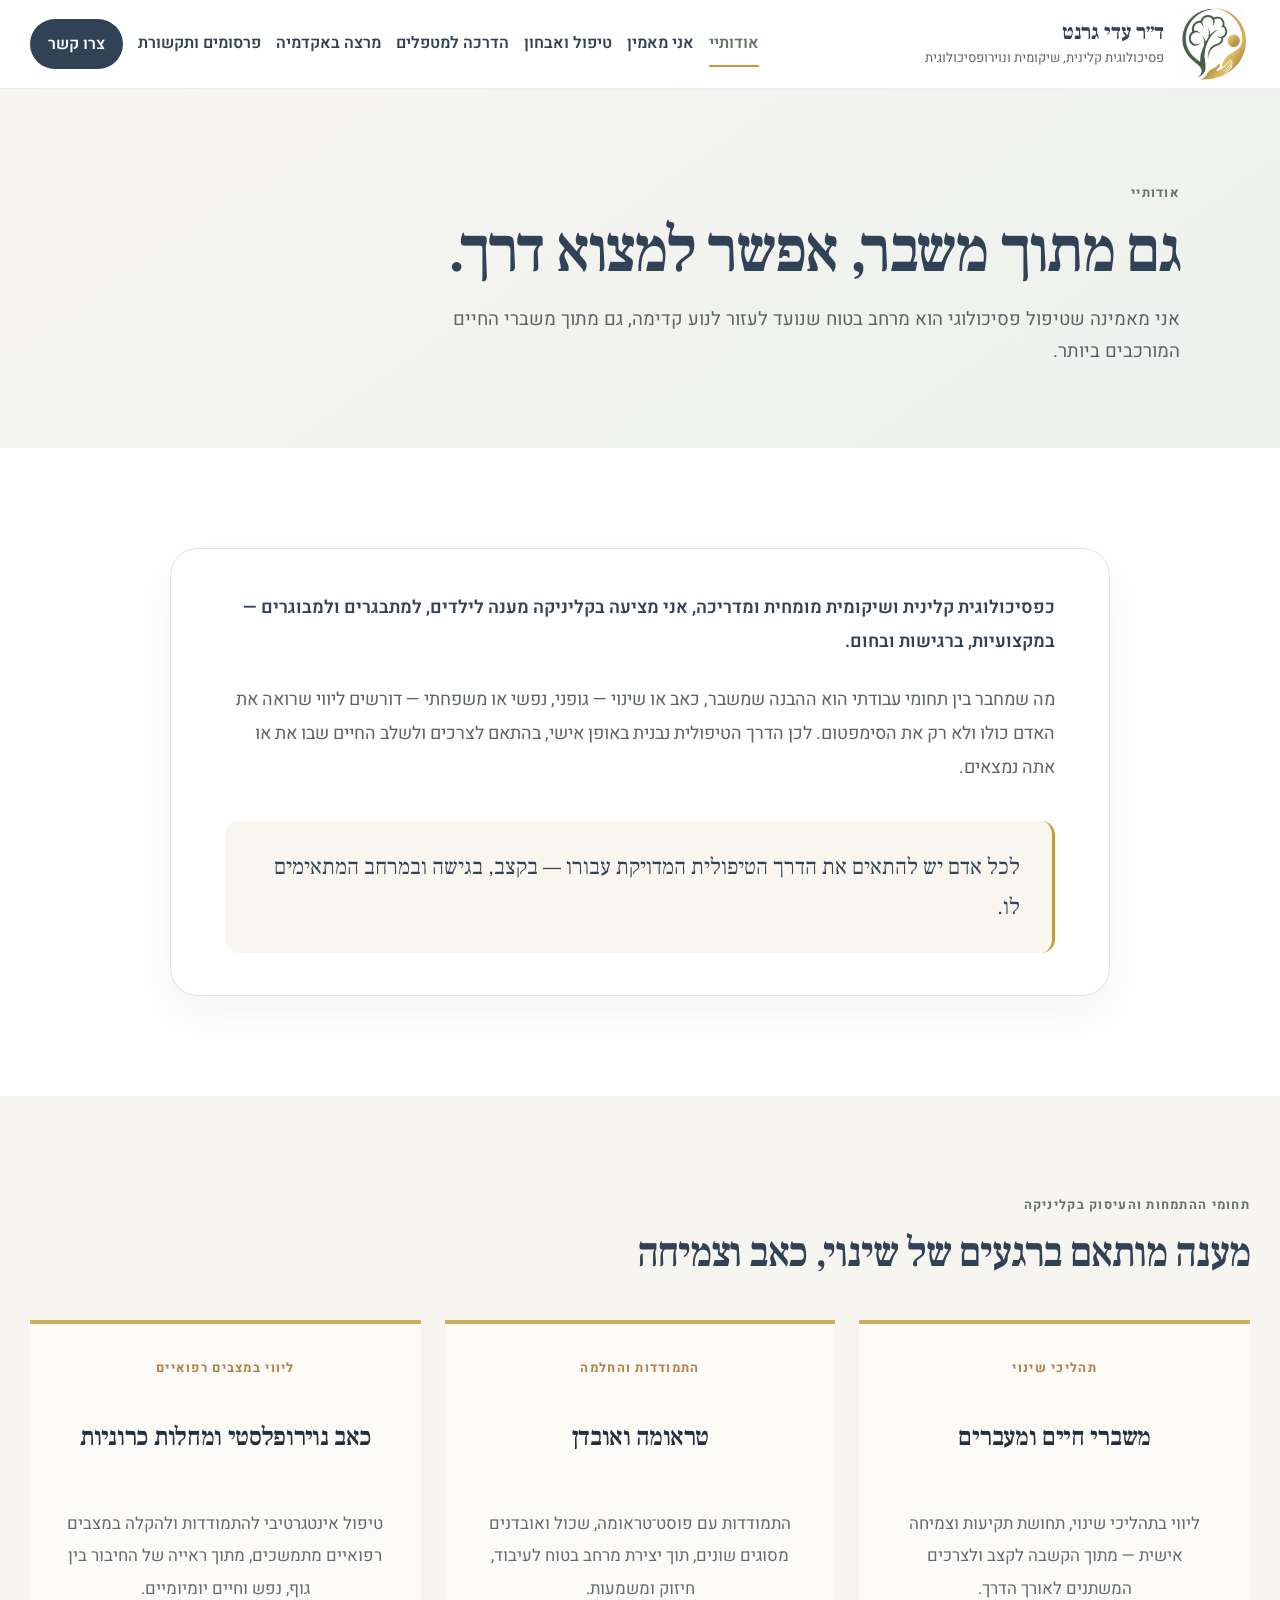
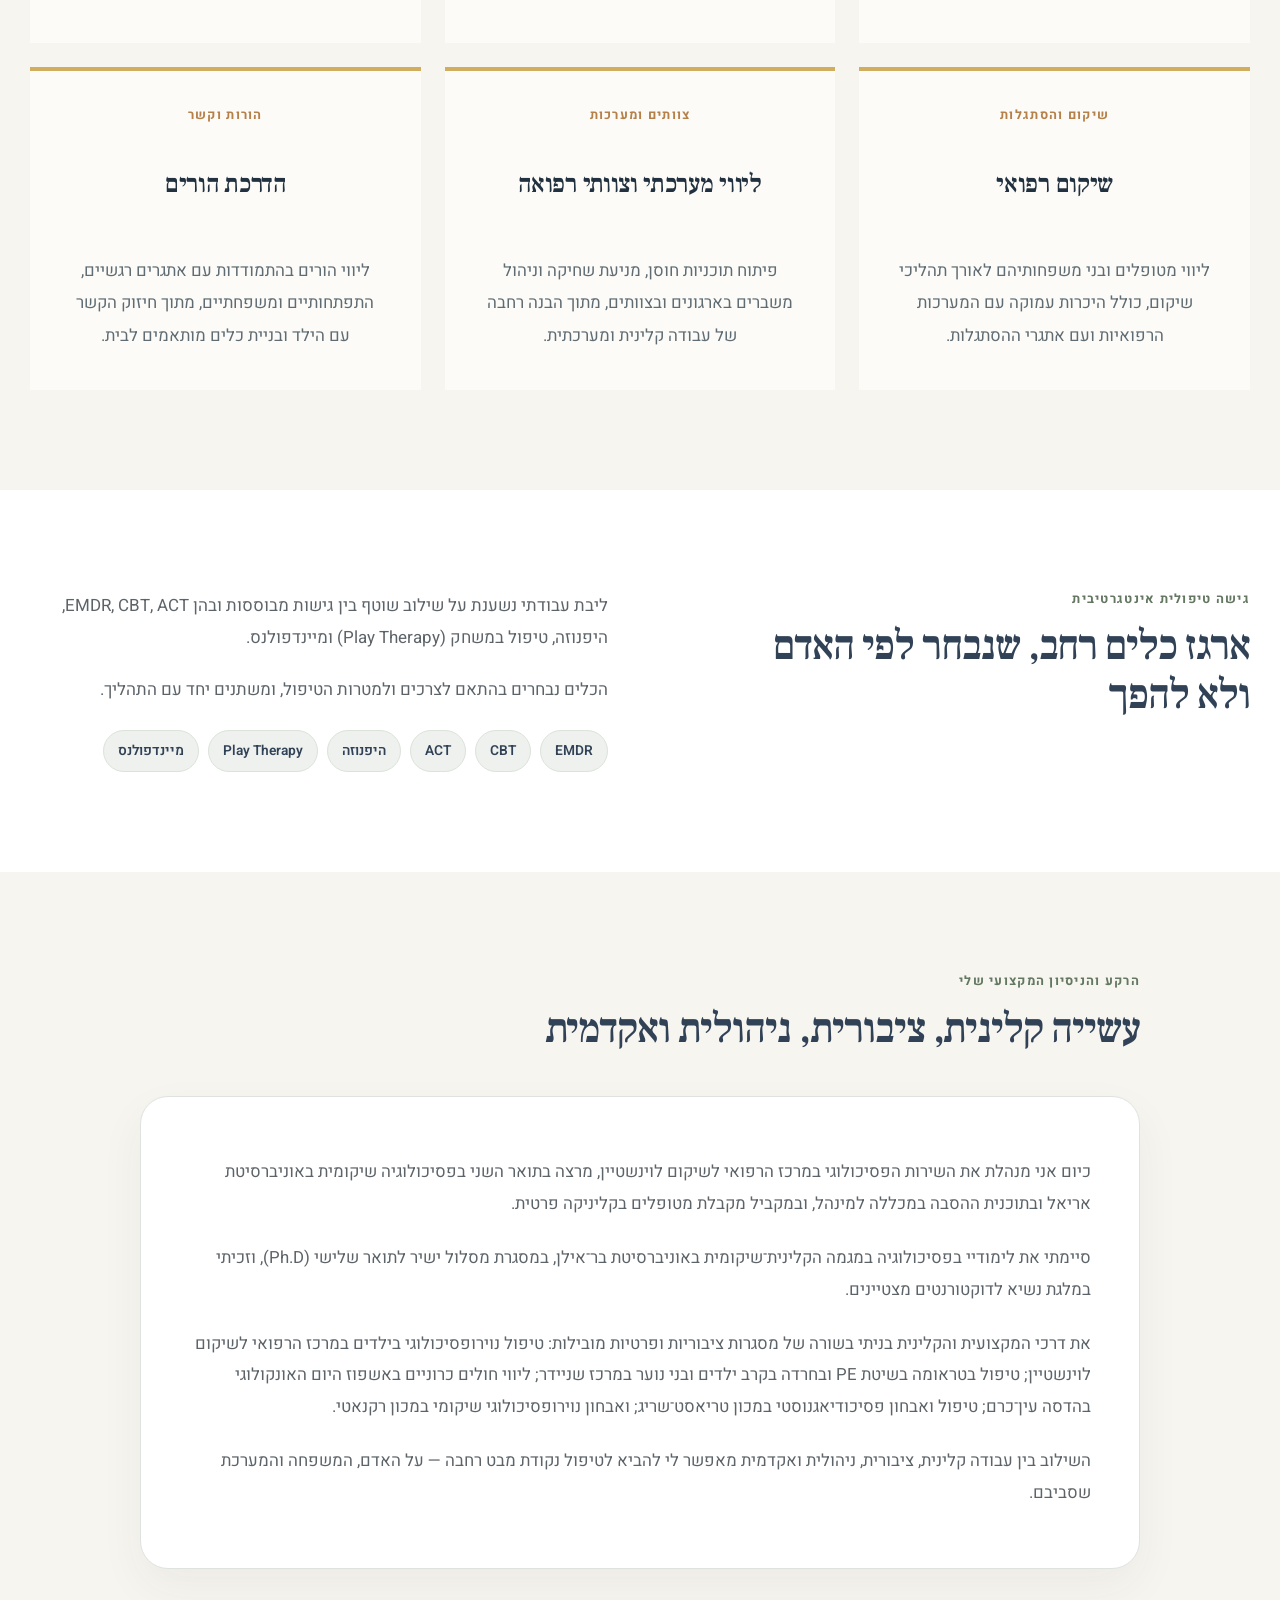
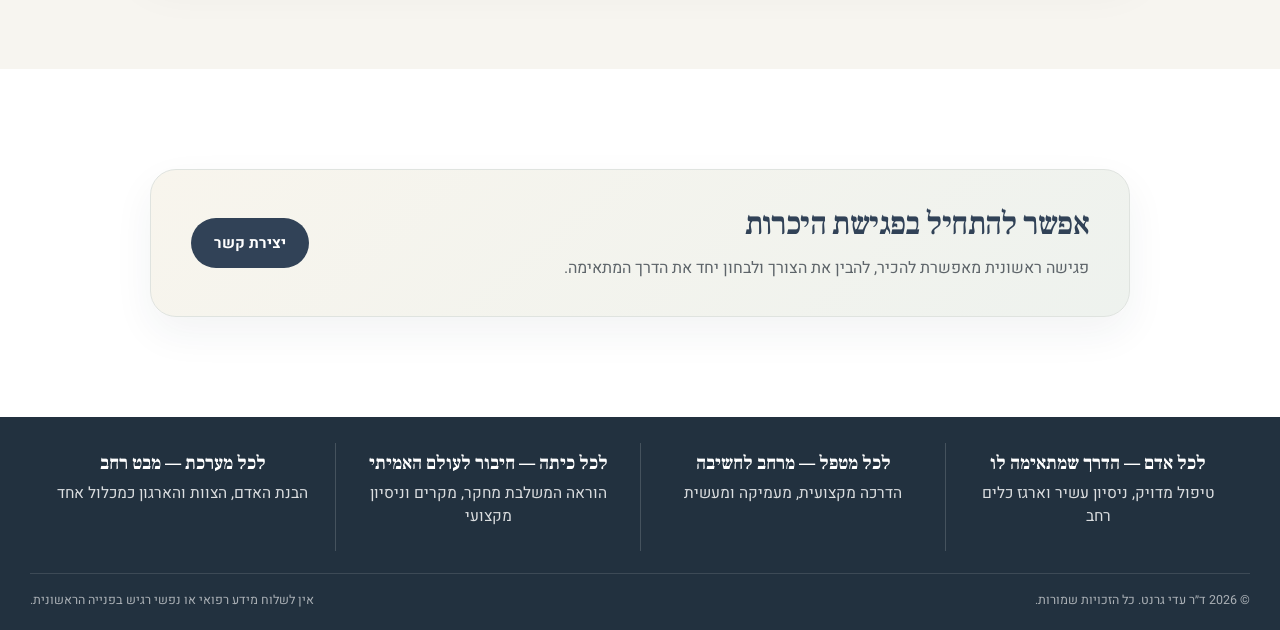
==== about.html @ 4bb4d721 "Add files via upload" ====
<!DOCTYPE html>

<html dir="rtl" lang="he">
<head><meta charset="utf-8"/><meta content="width=device-width,initial-scale=1" name="viewport"/><meta content="אודות ד״ר עדי גרנט — פסיכולוגית קלינית, שיקומית ונוירופסיכולוגית, מנהלת השירות הפסיכולוגי בלוינשטיין, מרצה ומדריכה, עם קרוב לשלושה עשורים של ניסיון." name="description"/><meta content="#314257" name="theme-color"/>
<meta content="he_IL" property="og:locale"/>
<meta content="website" property="og:type"/>
<meta content="אודותיי | ד״ר עדי גרנט" property="og:title"/>
<meta content="אודות ד״ר עדי גרנט — פסיכולוגית קלינית, שיקומית ונוירופסיכולוגית, מנהלת השירות הפסיכולוגי בלוינשטיין, מרצה ומדריכה, עם קרוב לשלושה עשורים של ניסיון." property="og:description"/><title>אודותיי | ד״ר עדי גרנט</title><link href="https://fonts.googleapis.com" rel="preconnect"/><link crossorigin="" href="https://fonts.gstatic.com" rel="preconnect"/><link href="https://fonts.googleapis.com/css2?family=Heebo:wght@300;400;500;600;700&amp;family=Frank+Ruhl+Libre:wght@500;600;700&amp;display=swap" rel="stylesheet"/><link href="style.css" rel="stylesheet"/></head>
<body><a class="skip-link" href="#main">דילוג לתוכן המרכזי</a>
<header class="site-header"><div class="shell header-inner"><a aria-label="דף הבית" class="brand" href="index.html"><img alt="" class="brand-logo" decoding="async" height="659" src="assets/logo-symbol.png" width="659"/><span><strong>ד״ר עדי גרנט</strong><small>פסיכולוגית קלינית, שיקומית ונוירופסיכולוגית</small></span></a><button aria-controls="nav" aria-expanded="false" class="menu-button" type="button">☰<span class="sr-only">פתיחת תפריט</span></button><nav aria-label="ניווט ראשי" class="main-nav" id="nav"><a class="active" href="about.html">אודותיי</a><a href="belief.html">אני מאמין</a><a href="therapy.html">טיפול ואבחון</a><a href="professionals.html">הדרכה למטפלים</a><a href="academia.html">מרצה באקדמיה</a><a href="media.html">פרסומים ותקשורת</a><a class="nav-cta" href="contact.html">צרו קשר</a></nav></div></header>
<main id="main">
<section class="page-hero about-page-hero"><div class="shell narrow about-hero-shell"><p class="eyebrow semantic-page-label">אודותיי</p><div class="about-hero-copy about-hero-copy-minimal"><h1 class="hero-display-statement">גם מתוך משבר, אפשר למצוא דרך.</h1><p class="hero-support-statement">אני מאמינה שטיפול פסיכולוגי הוא מרחב בטוח שנועד לעזור לנוע קדימה, גם מתוך משברי החיים המורכבים ביותר.</p></div></div></section>
<section class="section"><div class="shell"><article class="about-intro-frame"><div class="about-intro-copy"><p>כפסיכולוגית קלינית ושיקומית מומחית ומדריכה, אני מציעה בקליניקה מענה לילדים, למתבגרים ולמבוגרים — במקצועיות, ברגישות ובחום.</p><p>מה שמחבר בין תחומי עבודתי הוא ההבנה שמשבר, כאב או שינוי — גופני, נפשי או משפחתי — דורשים ליווי שרואה את האדם כולו ולא רק את הסימפטום. לכן הדרך הטיפולית נבנית באופן אישי, בהתאם לצרכים ולשלב החיים שבו את או אתה נמצאים.</p><blockquote>לכל אדם יש להתאים את הדרך הטיפולית המדויקת עבורו — בקצב, בגישה ובמרחב המתאימים לו.</blockquote></div></article></div></section>
<section class="section soft"><div class="shell"><div class="section-head about-section-head"><p class="eyebrow">תחומי ההתמחות והעיסוק בקליניקה</p><h2 class="about-section-title">מענה מותאם ברגעים של שינוי, כאב וצמיחה</h2></div><div class="expertise-grid-elegant"><article><p class="card-label">תהליכי שינוי</p><h3>משברי חיים ומעברים</h3><p>ליווי בתהליכי שינוי, תחושת תקיעות וצמיחה אישית — מתוך הקשבה לקצב ולצרכים המשתנים לאורך הדרך.</p></article><article><p class="card-label">התמודדות והחלמה</p><h3>טראומה ואובדן</h3><p>התמודדות עם פוסט־טראומה, שכול ואובדנים מסוגים שונים, תוך יצירת מרחב בטוח לעיבוד, חיזוק ומשמעות.</p></article><article><p class="card-label">ליווי במצבים רפואיים</p><h3>כאב נוירופלסטי ומחלות כרוניות</h3><p>טיפול אינטגרטיבי להתמודדות ולהקלה במצבים רפואיים מתמשכים, מתוך ראייה של החיבור בין גוף, נפש וחיים יומיומיים.</p></article><article><p class="card-label">שיקום והסתגלות</p><h3>שיקום רפואי</h3><p>ליווי מטופלים ובני משפחותיהם לאורך תהליכי שיקום, כולל היכרות עמוקה עם המערכות הרפואיות ועם אתגרי ההסתגלות.</p></article><article><p class="card-label">צוותים ומערכות</p><h3>ליווי מערכתי וצוותי רפואה</h3><p>פיתוח תוכניות חוסן, מניעת שחיקה וניהול משברים בארגונים ובצוותים, מתוך הבנה רחבה של עבודה קלינית ומערכתית.</p></article><article><p class="card-label">הורות וקשר</p><h3>הדרכת הורים</h3><p>ליווי הורים בהתמודדות עם אתגרים רגשיים, התפתחותיים ומשפחתיים, מתוך חיזוק הקשר עם הילד ובניית כלים מותאמים לבית.</p></article></div></div></section>
<section class="section"><div class="shell split approach-section"><div class="approach-heading"><p class="eyebrow">גישה טיפולית אינטגרטיבית</p><h2>ארגז כלים רחב, שנבחר לפי האדם ולא להפך</h2></div><div class="prose"><p>ליבת עבודתי נשענת על שילוב שוטף בין גישות מבוססות ובהן EMDR, CBT, ACT, היפנוזה, טיפול במשחק (Play Therapy) ומיינדפולנס.</p><p>הכלים נבחרים בהתאם לצרכים ולמטרות הטיפול, ומשתנים יחד עם התהליך.</p><div class="method-tags"><span>EMDR</span><span>CBT</span><span>ACT</span><span>היפנוזה</span><span>Play Therapy</span><span>מיינדפולנס</span></div></div></div></section>
<section class="section soft"><div class="shell professional-story"><div class="section-head"><p class="eyebrow">הרקע והניסיון המקצועי שלי</p><h2 class="professional-story-title">עשייה קלינית, ציבורית, ניהולית ואקדמית</h2></div><article class="professional-story-frame"><div class="prose long-prose"><p>כיום אני מנהלת את השירות הפסיכולוגי במרכז הרפואי לשיקום לוינשטיין, מרצה בתואר השני בפסיכולוגיה שיקומית באוניברסיטת אריאל ובתוכנית ההסבה במכללה למינהל, ובמקביל מקבלת מטופלים בקליניקה פרטית.</p><p>סיימתי את לימודיי בפסיכולוגיה במגמה הקלינית־שיקומית באוניברסיטת בר־אילן, במסגרת מסלול ישיר לתואר שלישי (Ph.D), וזכיתי במלגת נשיא לדוקטורנטים מצטיינים.</p><p>את דרכי המקצועית והקלינית בניתי בשורה של מסגרות ציבוריות ופרטיות מובילות: טיפול נוירופסיכולוגי בילדים במרכז הרפואי לשיקום לוינשטיין; טיפול בטראומה בשיטת PE ובחרדה בקרב ילדים ובני נוער במרכז שניידר; ליווי חולים כרוניים באשפוז היום האונקולוגי בהדסה עין־כרם; טיפול ואבחון פסיכודיאגנוסטי במכון טריאסט־שריג; ואבחון נוירופסיכולוגי שיקומי במכון רקנאטי.</p><p>השילוב בין עבודה קלינית, ציבורית, ניהולית ואקדמית מאפשר לי להביא לטיפול נקודת מבט רחבה — על האדם, המשפחה והמערכת שסביבם.</p></div></article></div></section>
<section class="section"><div class="shell"><div class="cta-panel about-cta-panel"><div><h2>אפשר להתחיל בפגישת היכרות</h2><p>פגישה ראשונית מאפשרת להכיר, להבין את הצורך ולבחון יחד את הדרך המתאימה.</p></div><a class="button primary" href="contact.html">יצירת קשר</a></div></div></section>
</main><footer class="site-footer site-footer-messages-only">
<div aria-label="תחומי המענה של ד״ר עדי גרנט" class="shell footer-messages-grid">
<article class="footer-message-box">
<strong>לכל אדם — הדרך שמתאימה לו</strong>
<span>טיפול מדויק, ניסיון עשיר וארגז כלים רחב</span>
</article>
<article class="footer-message-box">
<strong>לכל מטפל — מרחב לחשיבה</strong>
<span>הדרכה מקצועית, מעמיקה ומעשית</span>
</article>
<article class="footer-message-box">
<strong>לכל כיתה — חיבור לעולם האמיתי</strong>
<span>הוראה המשלבת מחקר, מקרים וניסיון מקצועי</span>
</article>
<article class="footer-message-box">
<strong>לכל מערכת — מבט רחב</strong>
<span>הבנת האדם, הצוות והארגון כמכלול אחד</span>
</article>
</div>
<div class="shell footer-bottom">
<span>© <span id="year"></span> ד״ר עדי גרנט. כל הזכויות שמורות.</span>
<span>אין לשלוח מידע רפואי או נפשי רגיש בפנייה הראשונית.</span>
</div>
</footer><script src="script.js"></script></body></html>
---- style.css ----
:root{--navy:#314257;--navy-deep:#22313f;--sage:#a8b6a1;--sage-dark:#637761;--cream:#f7f5f0;--stone:#e8e4dc;--text:#5d6469;--white:#fff;--gold:#c79a3b;--line:#dfe3df;--shadow:0 24px 70px rgba(34,49,63,.12);--radius:24px;--max:1220px}*{box-sizing:border-box}html{scroll-behavior:smooth}body{margin:0;font-family:Heebo,Arial,sans-serif;color:var(--navy);background:#fff;line-height:1.75}a{color:inherit}img{display:block;max-width:100%}.shell{width:min(var(--max),calc(100% - 48px));margin:auto}.narrow{max-width:900px}.skip-link{position:fixed;top:8px;right:8px;z-index:999;transform:translateY(-150%);background:var(--navy);color:#fff;padding:10px 16px}.skip-link:focus{transform:none}.sr-only{position:absolute;width:1px;height:1px;overflow:hidden;clip:rect(0,0,0,0)}.site-header{position:sticky;top:0;z-index:50;background:rgba(255,255,255,.95);backdrop-filter:blur(16px);border-bottom:1px solid rgba(49,66,87,.09)}.header-inner{min-height:88px;display:flex;align-items:center;justify-content:space-between;gap:20px}.brand{display:flex;align-items:center;gap:12px;text-decoration:none;min-width:260px}.brand-logo{width:58px;height:58px;object-fit:contain}.brand strong,.brand small{display:block}.brand strong{font-family:"Frank Ruhl Libre",serif;font-size:1.18rem}.brand small{font-size:.72rem;color:var(--text);line-height:1.4}.main-nav{display:flex;align-items:center;gap:17px;white-space:nowrap}.main-nav a{text-decoration:none;font-size:.78rem;font-weight:600;padding:8px 0;border-bottom:2px solid transparent}.main-nav a:hover,.main-nav a.active{color:var(--sage-dark);border-color:var(--gold)}.main-nav .nav-cta{padding:10px 16px;border:0;border-radius:999px;background:var(--navy);color:#fff}.menu-button{display:none;background:none;border:0;font-size:1.7rem}.hero{padding:90px 0;background:linear-gradient(140deg,var(--cream),#edf1ed)}.hero-grid{display:grid;grid-template-columns:1.07fr .93fr;gap:80px;align-items:center}.eyebrow{margin:0 0 14px;color:var(--sage-dark);font-size:.78rem;font-weight:700;letter-spacing:.12em}.hero h1,.page-hero h1,h2,h3{font-family:"Frank Ruhl Libre",serif}.hero h1{margin:0;font-size:clamp(4.2rem,8vw,7rem);line-height:.93;letter-spacing:-.045em}.hero-lead{max-width:720px;color:var(--text);font-size:1.08rem}.actions{display:flex;flex-wrap:wrap;gap:12px;margin-top:28px}.button{display:inline-flex;align-items:center;justify-content:center;min-height:50px;padding:0 22px;border-radius:999px;text-decoration:none;font-weight:700;border:1px solid transparent;cursor:pointer;font-family:inherit;font-size:.95rem}.primary{background:var(--navy);color:#fff}.primary:hover{background:var(--navy-deep)}.secondary{border-color:var(--navy);background:transparent}.portrait{margin:0;position:relative}.portrait img{width:100%;height:580px;object-fit:cover;object-position:center 22%;padding:26px 12px 12px;background:#fff;border:1px solid rgba(49,66,87,.12);border-radius:34px;box-shadow:var(--shadow)}.portrait figcaption{position:absolute;bottom:24px;right:24px;left:24px;padding:15px 18px;background:rgba(49,66,87,.94);color:#fff;text-align:center;border-radius:12px;font-weight:500;letter-spacing:.01em}.section{padding:100px 0}.soft{background:var(--cream)}.split{display:grid;grid-template-columns:.82fr 1.18fr;gap:90px;align-items:start}.section h2,.page-hero h1{font-size:clamp(2.5rem,5vw,4.35rem);line-height:1.08;letter-spacing:-.035em;margin:0 0 20px}.prose p{color:var(--text)}.prose .lead{color:var(--navy);font-size:1.2rem}.section-head{max-width:760px;margin-bottom:42px}.cards{display:grid;gap:20px}.cards.three{grid-template-columns:repeat(3,1fr)}.card{display:block;padding:30px;background:#fff;border:1px solid var(--line);border-radius:var(--radius);text-decoration:none;box-shadow:0 12px 35px rgba(49,66,87,.055);transition:.2s}.card:hover{transform:translateY(-4px);box-shadow:var(--shadow)}.card>span{color:var(--gold);font-weight:700}.card h2,.card h3{font-size:1.5rem;line-height:1.3;margin:14px 0 10px}.card p{color:var(--text);margin:0}.cta-panel{background:var(--cream);padding:45px;border-radius:32px;display:flex;justify-content:space-between;align-items:center;gap:30px}.cta-panel h2{font-size:clamp(2.3rem,4vw,3.5rem)}.page-hero{padding:95px 0 80px;background:linear-gradient(145deg,var(--cream),#eef1ed)}.page-hero .lead{font-size:1.23rem;color:var(--text);max-width:790px}.site-footer{background:var(--navy-deep);color:#fff;padding:48px 0 20px}.footer-bottom{display:flex;justify-content:space-between;gap:25px;border-top:1px solid rgba(255,255,255,.12);margin-top:35px;padding-top:18px;font-size:.75rem;color:rgba(255,255,255,.58)}@media(max-width:1120px){.main-nav{gap:11px}.main-nav a{font-size:.72rem}.brand{min-width:230px}.brand small{display:none}}@media(max-width:980px){.menu-button{display:block}.main-nav{display:none;position:absolute;top:88px;right:20px;left:20px;flex-direction:column;align-items:stretch;background:#fff;padding:14px;border-radius:18px;box-shadow:var(--shadow);white-space:normal}.main-nav.open{display:flex}.main-nav a{padding:10px 12px;font-size:.9rem}.hero-grid,.split{grid-template-columns:1fr;gap:45px}.portrait{max-width:600px}.cards.three{grid-template-columns:1fr 1fr}.cta-panel{align-items:flex-start;flex-direction:column}}@media(max-width:640px){.shell{width:min(var(--max),calc(100% - 28px))}.header-inner{min-height:76px}.brand-logo{width:48px;height:48px}.brand{min-width:0}.brand strong{font-size:1rem}.hero,.page-hero{padding:65px 0}.hero h1{font-size:4rem}.portrait img{height:430px;padding:20px 9px 9px}.section{padding:72px 0}.cards.three{grid-template-columns:1fr}.cta-panel{padding:28px}.footer-bottom{flex-direction:column}}

/* Audience-focused homepage */
.audience-hero{background:linear-gradient(135deg,#faf8f3 0%,#edf2ef 58%,#e3e9ec 100%)}


.audience-actions{gap:10px}
.soft-button{background:#dce7e1;border-color:#aebfb6;color:var(--navy-deep)}
.soft-button:hover{background:#cfded6}
.centered{text-align:center;margin-inline:auto}
.centered>p:last-child{color:var(--text);max-width:820px;margin-inline:auto}




















@media(max-width:980px){}
@media(max-width:640px){.audience-actions{flex-direction:column}.audience-actions .button{width:100%}}

/* Header refinements */
.brand{min-width:300px}
.brand small{max-width:270px}
.main-nav{gap:16px}
.main-nav a{font-size:.8rem}
#academia{scroll-margin-top:110px}
@media (max-width:1180px){
  .brand{min-width:270px}
  .main-nav{gap:11px}
  .main-nav a{font-size:.74rem}
}


/* Homepage hero content refinement */
.audience-hero{padding-top:54px;padding-bottom:68px}
.audience-hero .hero-grid{align-items:start}
.audience-hero .hero-copy{padding-top:0}
.audience-hero .hero h1,
.audience-hero h1{margin-bottom:20px}
.hero-profile{
  border-right:3px solid var(--gold);
  padding-right:18px;
  display:grid;
  gap:5px;
  margin-bottom:22px;
}
.hero-profile p{
  margin:0;
  font-weight:600;
  color:var(--navy);
  line-height:1.55;
}
.audience-hero .hero-lead{
  margin:0;
  max-width:720px;
  font-size:1.05rem;
  line-height:1.85;
}
.audience-actions{margin-top:24px}
.hero-location{
  margin-top:22px;
  display:grid;
  gap:5px;
  color:var(--text);
  font-size:.94rem;
}
.hero-location p{
  margin:0;
  padding-right:18px;
  position:relative;
}
.hero-location p::before{
  content:"•";
  position:absolute;
  right:0;
  color:var(--gold);
  font-weight:700;
}
@media (max-width:900px){
  .audience-hero{padding-top:38px;padding-bottom:52px}
  .audience-hero .hero-grid{align-items:center}
  .hero-profile{margin-bottom:18px}
}


/* Header typography enlargement */
.brand{min-width:320px}
.brand strong{font-size:1.34rem;line-height:1.15}
.brand small{font-size:.82rem;line-height:1.45;max-width:290px}
.main-nav{gap:16px}
.main-nav a{font-size:.86rem;font-weight:600}
.main-nav .nav-cta{padding:11px 18px}

@media (max-width:1180px){
  .brand{min-width:285px}
  .brand strong{font-size:1.24rem}
  .brand small{font-size:.76rem;max-width:255px}
  .main-nav{gap:10px}
  .main-nav a{font-size:.78rem}
}


/* Larger top navigation text */
.main-nav a{
  font-size:1rem;
  font-weight:600;
}
.main-nav{
  gap:15px;
}
.main-nav .nav-cta{
  font-size:1rem;
  padding:11px 18px;
}

@media (max-width:1180px){
  .main-nav a{
    font-size:.9rem;
  }
  .main-nav{
    gap:9px;
  }
}

@media (max-width:900px){
  .main-nav a,
  .main-nav .nav-cta{
    font-size:1rem;
  }
}


/* Four audience messages */






@media (max-width:900px){
  
  
}

@media (max-width:560px){
  
  
}


/* Alignment fix for four-message boxes */







@media (max-width: 1100px){
  
  
  
}

@media (max-width: 900px){
  
  
  
}

@media (max-width: 560px){
  
  
  
}


/* Tighter spacing between headline and supporting sentence */



@media (max-width:900px){
  
}


/* Final alignment fix for the four blue boxes */








@media (max-width:900px){
  
  
  
}

@media (max-width:560px){
  
  
  
}


/* Reduce the gap between the title and the explanation in the four blue boxes */



@media (max-width:560px){
  
}


/* Further reduce the gap between headline and explanation */





/* Uniform alignment for the four blue boxes */










@media (max-width:900px){
  
  
}

@media (max-width:560px){
  
  
  
}


/* Four-message strip as the site footer introduction */
.site-footer{
  padding-top:0;
}








@media (max-width:900px){
  
  
  
}

@media (max-width:560px){
  
  
  
}


/* Footer redesign: four readable boxes instead of the old footer text columns */
.site-footer.site-footer-messages-only{
  background: var(--navy-deep);
  color:#fff;
  padding: 26px 0 18px;
}

.site-footer-messages-only .footer-messages-grid{
  display:grid;
  grid-template-columns: repeat(4, minmax(0,1fr));
  gap: 0;
  align-items: stretch;
}

.site-footer-messages-only .footer-message-box{
  display:flex;
  flex-direction:column;
  align-items:center;
  justify-content:flex-start;
  text-align:center;
  min-height:108px;
  padding: 8px 24px 6px;
  border-left:1px solid rgba(255,255,255,.16);
}

.site-footer-messages-only .footer-message-box:last-child{
  border-left:0;
}

.site-footer-messages-only .footer-message-box strong{
  display:block;
  font-family:"Frank Ruhl Libre",serif;
  font-size:1.18rem;
  line-height:1.34;
  font-weight:700;
  color:#fff;
  margin:0 0 6px;
  max-width:310px;
}

.site-footer-messages-only .footer-message-box span{
  display:block;
  font-size:.97rem;
  line-height:1.5;
  color:rgba(255,255,255,.84);
  max-width:310px;
}

.site-footer-messages-only .footer-bottom{
  display:flex;
  justify-content:space-between;
  gap:22px;
  border-top:1px solid rgba(255,255,255,.12);
  margin-top:22px;
  padding-top:16px;
  font-size:.78rem;
  color:rgba(255,255,255,.62);
}

@media (max-width: 900px){
  .site-footer-messages-only .footer-messages-grid{
    grid-template-columns:1fr 1fr;
  }
  .site-footer-messages-only .footer-message-box{
    min-height:unset;
    padding:16px 20px 14px;
    border-bottom:1px solid rgba(255,255,255,.16);
  }
  .site-footer-messages-only .footer-message-box:nth-child(2n){
    border-left:0;
  }
}

@media (max-width: 560px){
  .site-footer-messages-only .footer-messages-grid{
    grid-template-columns:1fr;
  }
  .site-footer-messages-only .footer-message-box{
    border-left:0;
  }
  .site-footer-messages-only .footer-bottom{
    flex-direction:column;
  }
}


/* About & belief pages */
.about-page-hero{background:linear-gradient(145deg,#f7f5f0,#edf1ed)}








.belief-card>span{display:inline-grid;place-items:center;width:38px;height:38px;border-radius:50%;background:rgba(199,154,59,.14);color:#8a6824;font-weight:700;font-size:.8rem}

.approach-section{align-items:start}.method-tags{display:flex;flex-wrap:wrap;gap:9px;margin-top:24px}.method-tags span{padding:8px 14px;border-radius:999px;background:#eef1ed;border:1px solid #dce3db;font-weight:600;font-size:.86rem}
.professional-story{max-width:1000px}.long-prose{max-width:900px;font-size:1.05rem}.long-prose p+p{margin-top:22px}
.belief-hero{padding:76px 0;background:linear-gradient(140deg,#f8f5ed,#eaf0eb)}
.belief-hero-grid{display:grid;grid-template-columns:.9fr 1.1fr;gap:70px;align-items:center}
.belief-copy h1{font-family:"Frank Ruhl Libre",serif;font-size:clamp(3rem,6vw,5.4rem);line-height:1.03;letter-spacing:-.035em;margin:0 0 24px}.belief-copy .lead{color:var(--text);font-size:1.13rem;max-width:620px}
.belief-visual{margin:0;position:relative}.belief-visual img{width:100%;border-radius:32px;box-shadow:var(--shadow);border:1px solid rgba(49,66,87,.1)}.belief-visual figcaption{position:absolute;left:50%;transform:translateX(-50%);bottom:22px;width:max-content;max-width:calc(100% - 48px);background:rgba(247,245,240,.84);backdrop-filter:blur(8px);-webkit-backdrop-filter:blur(8px);color:var(--navy);padding:12px 20px;border-radius:999px;text-align:center;font-weight:600;border:1px solid rgba(255,255,255,.65);box-shadow:0 10px 24px rgba(34,49,63,.14)}
.belief-copy-minimal{display:flex;align-items:center}.belief-copy-minimal .lead{font-family:"Frank Ruhl Libre",serif;font-size:clamp(1.9rem,3vw,2.75rem);line-height:1.55;color:var(--navy);max-width:560px;margin:0}@media(max-width:1000px){.belief-copy-minimal .lead{max-width:none}}


.belief-principles .cards{margin-top:34px}.belief-card{border-top:3px solid var(--sage)}.belief-card h3{margin-top:0}.belief-cta-panel{max-width:980px;margin:auto;padding:34px 40px;background:linear-gradient(140deg,#f8f5ed,#eef2ee);border:1px solid var(--line);border-radius:26px;box-shadow:0 16px 40px rgba(34,49,63,.06)}.belief-cta-panel h2{margin:0 0 8px;font-size:1.72rem;line-height:1.3}.belief-cta-panel p{margin:0;color:var(--text);font-size:1.12rem;line-height:1.7}
@media(max-width:1000px){.belief-hero-grid{grid-template-columns:1fr}.expertise-grid-elegant{grid-template-columns:1fr 1fr}.expertise-grid-elegant article{min-height:320px}.belief-visual{max-width:720px}}
@media(max-width:640px){.expertise-grid-elegant{grid-template-columns:1fr}.expertise-grid-elegant article{padding:28px 22px}.expertise-grid-elegant h3{font-size:1.38rem;max-width:100%}.belief-hero{padding:56px 0}.belief-copy h1{font-size:3.1rem}.belief-visual figcaption{position:static;transform:none;margin:12px auto 0;background:rgba(247,245,240,.96);color:var(--navy);max-width:100%;box-shadow:none}.belief-intro-frame{padding:48px 26px 34px}.belief-intro-copy p{font-size:1.04rem;line-height:1.9}.belief-intro-copy .belief-opening{font-size:1.04rem;line-height:1.9}.belief-intro-copy blockquote{font-size:1.22rem;margin:30px 0 0;padding:22px}.belief-cta-panel{padding:28px 22px}.belief-cta-panel h2{font-size:1.48rem}.belief-cta-panel p{font-size:1.05rem}}



.about-intro-frame{max-width:940px;margin:auto;padding:42px 48px;background:#fff;border:1px solid var(--line);border-radius:28px;box-shadow:0 18px 46px rgba(34,49,63,.055)}
.about-intro-copy{max-width:830px;margin:auto}
.about-intro-copy p{font-size:1.12rem;line-height:1.95;color:var(--text);margin:0 0 24px}
.about-intro-copy p:first-child{font-weight:600;color:var(--navy);margin-top:0}
.about-intro-copy blockquote{margin:36px 0 0;padding:26px 32px;border-right:3px solid var(--gold);background:rgba(248,245,237,.82);font-family:"Frank Ruhl Libre",serif;font-size:1.4rem;line-height:1.8;border-radius:14px;color:var(--navy)}

.professionals-intro-frame{max-width:940px;margin:auto}
.academia-intro-frame{max-width:940px;margin:auto}
.academia-intro-copy{max-width:830px;margin:auto}
.about-intro-copy.academia-intro-copy p.lead:first-child{font-size:1.12rem;line-height:1.95;color:var(--text);font-weight:400;margin:0 0 24px}

.professionals-section-head{max-width:830px;margin:0 auto 26px}
.professionals-section-head h2{margin-bottom:0}
.professionals-intro-copy{max-width:830px;margin:auto}
.professionals-intro-copy .lead{font-size:1.12rem;line-height:1.95;color:var(--text);font-weight:400;margin:0 0 24px}
.professional-story-frame{margin-top:34px;padding:42px 48px;background:#fff;border:1px solid var(--line);border-radius:28px;box-shadow:0 18px 46px rgba(34,49,63,.055)}.about-cta-panel{max-width:980px;margin:auto;padding:34px 40px;background:linear-gradient(140deg,#f8f5ed,#eef2ee);border:1px solid var(--line);border-radius:26px;box-shadow:0 16px 40px rgba(34,49,63,.06)}.about-cta-panel h2{margin:0 0 10px;font-size:2rem;line-height:1.25}.about-cta-panel p{margin:0;color:var(--text);font-size:1rem}
@media(max-width:640px){.professional-story-frame,.about-intro-frame{padding:48px 26px 34px}.about-intro-copy p{font-size:1.04rem;line-height:1.9}.about-intro-copy blockquote{font-size:1.22rem;padding:22px}.about-cta-panel{padding:28px 22px}.about-cta-panel h2{font-size:1.55rem}}



.about-section-head{max-width:none}.about-section-title{font-size:clamp(1.6rem,2vw,1.95rem);line-height:1.32;white-space:nowrap}
.expertise-grid-elegant{grid-template-columns:repeat(3,minmax(0,1fr));gap:24px;align-items:stretch;margin-top:40px}.expertise-grid-elegant article{grid-column:auto;background:#fcfbf8;border:0;border-top:4px solid rgba(199,154,59,.8);border-radius:0;padding:36px 34px 40px;min-height:356px;display:flex;flex-direction:column;justify-content:flex-start;align-items:center;text-align:center;box-shadow:none}.expertise-grid-elegant .card-label{margin:0 0 24px;color:#b68149;font-size:1rem;font-weight:700;line-height:1.4}.expertise-grid-elegant h3{margin:0 0 34px;font-size:clamp(1.55rem,1.6vw,1.9rem);line-height:1.38;max-width:96%;color:var(--navy-deep)}.expertise-grid-elegant p:last-child{margin:0;color:#5f6c73;font-size:1.05rem;line-height:1.92;max-width:96%}


/* About expertise: six cards in a clear 3×2 reading flow */
.expertise-grid-elegant{
  display:grid;
  grid-template-columns:repeat(3,minmax(0,1fr));
  grid-auto-flow:row;
  direction:rtl;
  column-gap:24px;
  row-gap:24px;
  align-items:stretch;
}
.expertise-grid-elegant article{
  width:100%;
  min-height:320px;
  height:100%;
  padding:34px 30px 38px;
}
.expertise-grid-elegant .card-label{min-height:1.6em;display:flex;align-items:center;justify-content:center}
.expertise-grid-elegant h3{min-height:2.8em;display:flex;align-items:center;justify-content:center}
.expertise-grid-elegant p:last-child{flex:1;display:flex;align-items:flex-start;justify-content:center}
@media(max-width:1000px){
  .expertise-grid-elegant{grid-template-columns:repeat(2,minmax(0,1fr))}
  .expertise-grid-elegant article{min-height:300px}
}
@media(max-width:640px){
  .expertise-grid-elegant{grid-template-columns:1fr;row-gap:18px}
  .expertise-grid-elegant article{min-height:auto}
  .expertise-grid-elegant h3,.expertise-grid-elegant .card-label{min-height:0}
}

.approach-section{grid-template-columns:1fr 1fr;gap:64px;align-items:start}.approach-heading{max-width:520px}.approach-heading h2{font-size:clamp(2rem,3vw,3rem);line-height:1.22;letter-spacing:-.025em;margin-bottom:0}.approach-section .prose{max-width:650px}.approach-section .prose p{font-size:1.06rem;line-height:1.9;margin:0 0 20px}
@media(max-width:980px){.approach-section{grid-template-columns:1fr;gap:34px}.approach-heading{max-width:720px}.approach-heading h2{font-size:clamp(2rem,5vw,2.7rem)}}
@media(max-width:640px){.approach-heading h2{font-size:1.85rem;line-height:1.3}.approach-section .prose p{font-size:1rem;line-height:1.85}}

.professional-story-title{font-size:clamp(1.8rem,2.45vw,2.55rem);line-height:1.25;white-space:nowrap;letter-spacing:-.015em}
@media(max-width:900px){.professional-story-title{white-space:normal;font-size:clamp(1.7rem,4.5vw,2.2rem)}}

/* Force About expertise cards into a strict 3x2 grid */
.expertise-grid-elegant > article{grid-column:auto !important;}
.expertise-grid-elegant > article:nth-child(4),
.expertise-grid-elegant > article:nth-child(5),
.expertise-grid-elegant > article:nth-child(6){grid-column:auto !important;}

@media(max-width:640px){.about-section-title{white-space:normal;font-size:1.5rem;line-height:1.35}}

@media(max-width:900px){.about-section-title{white-space:normal}}


.about-hero-shell{max-width:1080px}.about-hero-copy-minimal{display:flex;align-items:center}.about-hero-copy-minimal .lead{font-family:"Frank Ruhl Libre",serif;font-size:clamp(1.78rem,2.35vw,2.28rem);line-height:1.62;color:var(--navy);max-width:980px;width:100%;margin:0;text-wrap:balance}
@media(max-width:1000px){.about-hero-copy-minimal .lead{max-width:900px}}
@media(max-width:640px){.about-hero-copy-minimal .lead{font-size:1.5rem;line-height:1.82;max-width:100%;text-wrap:pretty}}




/* Contact page — coherent with the site */
































@media(max-width:980px){}
@media(max-width:640px){}


/* Contact page based on the selected reference */











































@media(max-width:1100px){}
@media(max-width:640px){}


/* Keep the Contact navigation button text white in every state */
.main-nav a.nav-cta,
.main-nav a.nav-cta:visited,
.main-nav a.nav-cta:hover,
.main-nav a.nav-cta:focus,
.main-nav a.nav-cta:focus-visible,
.main-nav a.nav-cta:active,
.main-nav a.nav-cta.active{color:#fff !important;border-color:transparent;background:var(--navy)}
.main-nav a.nav-cta:hover,
.main-nav a.nav-cta:focus-visible{background:var(--navy-deep)}


/* Contact layout refinement: equal framed halves, swapped sides, no plant */











@media(max-width:1100px){}
@media(max-width:640px){}


/* Contact page — idea 2 */
.contact-idea-two{padding:54px 0 82px;background:linear-gradient(180deg,#fbf9f4 0%,#f6f2ea 100%)}
.contact-idea-two-grid{display:grid;grid-template-columns:1.05fr .86fr 1.05fr;direction:rtl;min-height:720px;background:rgba(255,255,255,.82);border:1px solid rgba(49,66,87,.08);border-radius:28px;box-shadow:0 20px 50px rgba(34,49,63,.07);overflow:hidden}
.contact-idea-two-grid>section{padding:52px 34px;display:flex;flex-direction:column;justify-content:center}
.contact-idea-two-grid>section+section{border-right:1px solid rgba(49,66,87,.08)}
.contact-idea-two-intro{text-align:center;background:linear-gradient(180deg,rgba(255,255,255,.88),rgba(252,249,244,.82))}



.contact-idea-two-intro h1{margin:0;font-family:"Frank Ruhl Libre",serif;font-size:clamp(3.6rem,5vw,5rem);line-height:1.04;letter-spacing:-.04em;color:#20385f}




.contact-idea-two-signature{margin:28px 0 0;color:#8ea087;font-family:"Frank Ruhl Libre",serif;font-size:2.35rem;font-style:italic}
.contact-idea-two-actions{background:rgba(255,255,255,.9)}
.contact-idea-two-actions h2,.contact-idea-two-map h2{margin:0 0 28px;text-align:center;font-size:1.85rem;color:#7b8e71}
.contact-idea-two-actions h2:after,.contact-idea-two-map h2:after{content:"";display:block;width:104px;height:10px;margin:8px auto 0;border-top:1px solid rgba(199,154,59,.62);background:linear-gradient(90deg,transparent 0 46%,#d2ad65 46% 54%,transparent 54%)}
.contact-idea-two-action-list{display:grid;gap:16px}
.contact-idea-two-action{display:grid;justify-items:center;text-align:center;gap:4px;padding:22px 16px;border-radius:18px;background:#fbf8f2;border:1px solid rgba(49,66,87,.08);text-decoration:none;transition:transform .2s,box-shadow .2s}
.contact-idea-two-action:hover{transform:translateY(-2px);box-shadow:0 14px 26px rgba(34,49,63,.07)}
.contact-idea-two-icon{width:62px;height:62px;display:grid;place-items:center;border-radius:50%;background:#fffaf2;border:1px solid rgba(211,193,158,.58);color:#263f68;font-size:1.9rem}
.contact-idea-two-action.whatsapp .contact-idea-two-icon{background:#829879;color:#fff;border-color:#829879}
.contact-idea-two-icon.email{color:#b78937}
.contact-idea-two-action strong{font-family:"Frank Ruhl Libre",serif;font-size:1.55rem;color:#314257;line-height:1.2}
.contact-idea-two-action small{font-size:.9rem;color:var(--text)}
.contact-idea-two-action b{font-size:.94rem;color:#64785f;font-weight:600;overflow-wrap:anywhere}
.contact-idea-two-map{background:linear-gradient(180deg,rgba(255,255,255,.92),rgba(248,245,239,.72))}

.contact-idea-two-location-copy{text-align:center;margin:0 0 16px;padding:14px 16px;background:rgba(248,245,237,.74);border:1px solid rgba(49,66,87,.07);border-radius:14px}
.contact-idea-two-location-copy strong{display:block;font-family:"Frank Ruhl Libre",serif;font-size:1.3rem;line-height:1.35;color:var(--navy)}
.contact-idea-two-location-copy span{display:block;margin-top:2px;color:var(--sage-dark);font-weight:700}
.contact-idea-two-location-copy p{margin:7px 0 0;color:var(--text);font-size:.88rem;line-height:1.65}

.contact-idea-two-map-frame{border-radius:18px;overflow:hidden;border:1px solid rgba(49,66,87,.08);box-shadow:0 12px 28px rgba(34,49,63,.06)}
.contact-idea-two-map-frame iframe{display:block;width:100%;height:430px;border:0;filter:saturate(.84) brightness(1.03)}
.contact-idea-two-map-link{align-self:center;margin-top:18px;color:#60745d;font-weight:700;text-decoration:underline;text-underline-offset:4px}
@media(max-width:1050px){.contact-idea-two-grid{grid-template-columns:1fr}.contact-idea-two-grid>section+section{border-right:0;border-top:1px solid rgba(49,66,87,.08)}.contact-idea-two-grid>section{padding:48px 36px}.contact-idea-two-action-list{grid-template-columns:repeat(3,1fr)}.contact-idea-two-map-frame iframe{height:380px}}
@media(max-width:700px){.contact-idea-two{padding:30px 0 58px}.contact-idea-two-grid{border-radius:22px}.contact-idea-two-grid>section{padding:38px 20px}.contact-idea-two-intro h1{font-size:3.15rem}.contact-idea-two-signature{font-size:2rem}.contact-idea-two-action-list{grid-template-columns:1fr}.contact-idea-two-map-frame iframe{height:300px}}


/* Contact idea 2 — synchronized columns */
.contact-idea-two-grid>section{padding:46px 32px 42px;display:grid;grid-template-rows:92px minmax(0,1fr);justify-content:stretch;align-content:stretch}
.contact-idea-two-column-head{min-height:92px;display:flex;align-items:center;justify-content:center;text-align:center}
.contact-idea-two-column-head h2{width:100%;margin:0}

.contact-idea-two-column-body{min-height:525px;display:flex;flex-direction:column;justify-content:flex-start}
.contact-idea-two-intro-body{align-items:center;text-align:center;padding-top:14px}
.contact-idea-two-intro-body>p:not(.contact-idea-two-signature){margin:0;color:#75836f;font-size:1.09rem;line-height:1.9}
.contact-idea-two-actions .contact-idea-two-column-body{justify-content:flex-start}
.contact-idea-two-action-list{height:100%;grid-template-rows:repeat(3,minmax(0,1fr))}
.contact-idea-two-action{min-height:0;align-content:center}
.contact-idea-two-map-body{justify-content:flex-start}
.contact-idea-two-map-frame{flex:1;display:flex;min-height:0}
.contact-idea-two-map-frame iframe{height:auto;min-height:0;flex:1}
.contact-idea-two-map-link{margin-top:16px}
@media(max-width:1050px){.contact-idea-two-grid>section{display:flex;padding:48px 36px}.contact-idea-two-column-head{min-height:auto}.contact-idea-two-column-body{min-height:auto;width:100%}.contact-idea-two-intro-body{padding-top:0}.contact-idea-two-action-list{height:auto;grid-template-rows:none}.contact-idea-two-map-frame iframe{height:380px;min-height:380px}}
@media(max-width:700px){.contact-idea-two-grid>section{padding:38px 20px}.contact-idea-two-map-frame iframe{height:300px;min-height:300px}}


.contact-idea-two-head-ornament{display:block;width:104px;height:18px;position:relative;margin:0 auto}
.contact-idea-two-head-ornament:before{content:"";position:absolute;left:0;right:0;top:8px;height:1px;background:linear-gradient(90deg,transparent,#d2ad65 16%,#d2ad65 84%,transparent)}
.contact-idea-two-head-ornament:after{content:"◆";position:absolute;left:50%;top:-2px;transform:translateX(-50%);font-size:.72rem;color:#d2ad65}



/* Publications and media page */
.media-page-hero{padding:96px 0 88px;background:linear-gradient(145deg,#f7f5f0 0%,#edf1ed 100%);text-align:center}
.media-page-hero-inner{max-width:920px}.media-page-hero h1{margin:0;font-family:"Frank Ruhl Libre",serif;font-size:clamp(3.4rem,6vw,5.3rem);line-height:1.03;letter-spacing:-.04em;color:var(--navy)}
.media-page-hero .lead{max-width:760px;margin:24px auto 0;color:var(--text);font-size:1.2rem;line-height:1.9}
.media-section-head{display:grid;grid-template-columns:.9fr 1.1fr;gap:70px;align-items:end;margin-bottom:44px}
.media-section-head h2{margin:0;font-size:clamp(2.2rem,4vw,3.5rem);line-height:1.12}.media-section-head>p{margin:0;color:var(--text);font-size:1.06rem;line-height:1.9;max-width:620px}
.media-research-grid{display:grid;grid-template-columns:repeat(2,minmax(0,1fr));gap:22px}
.media-research-card{display:flex;flex-direction:column;min-height:360px;padding:34px;background:#fff;border:1px solid var(--line);border-radius:24px;box-shadow:0 14px 34px rgba(34,49,63,.055)}

.media-research-card .media-type{display:inline-block;color:var(--gold);font-weight:700;font-size:.82rem;letter-spacing:.04em;margin-bottom:18px}
.media-research-card h3{font-size:1.55rem;line-height:1.45;margin:0 0 18px}.media-research-card p{color:var(--text);margin:0 0 24px;line-height:1.9}
.media-research-card .media-meta{margin-top:auto;padding-top:18px;border-top:1px solid rgba(49,66,87,.1);font-size:.84rem;color:#748079;line-height:1.7}

.media-text-link{display:inline-block;margin-top:20px;color:var(--sage-dark);font-weight:700;text-underline-offset:5px}

.media-public-grid{display:grid;grid-template-columns:repeat(2,minmax(0,1fr));gap:20px}
.media-public-card{display:grid;grid-template-columns:72px 1fr;gap:24px;align-items:start;padding:30px;background:#fff;border:1px solid rgba(49,66,87,.09);border-radius:22px}
.media-year{font-family:"Frank Ruhl Libre",serif;font-size:1.45rem;color:var(--gold);border-top:2px solid var(--gold);padding-top:8px;text-align:center}
.media-source{display:block;color:var(--sage-dark);font-size:.82rem;font-weight:700;letter-spacing:.04em;margin-bottom:8px}.media-public-card h3{margin:0 0 10px;font-size:1.55rem;line-height:1.35}
.media-public-card p{margin:0;color:var(--text);line-height:1.85}
.media-timeline{position:relative;display:grid;gap:0;max-width:1020px;margin:auto}.media-timeline:before{content:"";position:absolute;top:0;bottom:0;right:92px;width:1px;background:var(--line)}
.media-timeline article{display:grid;grid-template-columns:72px 1fr;gap:36px;padding:0 0 42px;position:relative}.media-timeline article:last-child{padding-bottom:0}
.media-timeline-date{position:relative;font-family:"Frank Ruhl Libre",serif;font-size:1.4rem;color:var(--gold);padding-top:3px}.media-timeline-date:after{content:"";position:absolute;left:-31px;top:10px;width:11px;height:11px;border-radius:50%;background:var(--gold);box-shadow:0 0 0 6px #fff}
.media-timeline-content{padding:0 28px 32px 0;border-bottom:1px solid var(--line)}.media-timeline article:last-child .media-timeline-content{border-bottom:0;padding-bottom:0}
.media-timeline-content span{display:block;color:var(--sage-dark);font-size:.84rem;font-weight:700;margin-bottom:8px}.media-timeline-content h3{margin:0 0 10px;font-size:1.7rem;line-height:1.4}
.media-timeline-content p{margin:0;color:var(--text);line-height:1.85}
.media-closing-section{padding-top:28px}.media-closing-panel{display:flex;justify-content:space-between;align-items:center;gap:36px;padding:40px 46px;background:linear-gradient(140deg,#f8f5ed,#eef2ee);border:1px solid var(--line);border-radius:28px;box-shadow:0 16px 40px rgba(34,49,63,.06)}
.media-closing-panel h2{margin:0 0 10px;font-size:2rem;line-height:1.3}.media-closing-panel p{margin:0;color:var(--text)}
@media(max-width:950px){.media-section-head{grid-template-columns:1fr;gap:18px}.media-research-grid{grid-template-columns:1fr}.media-public-grid{grid-template-columns:1fr}}
@media(max-width:640px){.media-page-hero{padding:66px 0}.media-page-hero h1{font-size:3.1rem}.media-research-card{padding:28px 22px;min-height:auto}.media-public-card{grid-template-columns:1fr;gap:12px;padding:24px}.media-year{text-align:right;width:58px}.media-timeline:before{right:60px}.media-timeline article{grid-template-columns:50px 1fr;gap:20px;padding-bottom:34px}.media-timeline-date:after{left:-16px}.media-timeline-content{padding-right:16px}.media-closing-panel{flex-direction:column;align-items:flex-start;padding:30px 24px}.media-closing-panel h2{font-size:1.65rem}}

/* Therapy & assessment page */
.therapy-page{overflow:hidden}.therapy-hero{padding:104px 0 94px;background:linear-gradient(145deg,#f7f5f0 0%,#edf1ed 100%)}.therapy-hero-inner{max-width:1040px}.therapy-hero h1{margin:0;font-family:"Frank Ruhl Libre",serif;font-size:clamp(4rem,7.3vw,6.6rem);line-height:.98;letter-spacing:-.045em}.therapy-hero .lead{max-width:800px;margin:28px 0 0;color:var(--text);font-size:1.22rem;line-height:1.9}.therapy-hero-actions{display:flex;flex-wrap:wrap;gap:12px;margin-top:30px}.therapy-intro{padding-bottom:62px}.therapy-intro-grid{display:grid;grid-template-columns:.82fr 1.18fr;gap:92px;align-items:start}.therapy-sticky-heading h2{font-size:clamp(2.8rem,5vw,4.3rem)}.therapy-opening{padding-top:7px}.therapy-opening p{font-size:1.08rem;line-height:1.95}.therapy-process-section{padding:0 0 110px}.neuro-section{background:linear-gradient(145deg,#f8f5ee 0%,#eef2ee 100%);color:var(--navy);border-top:1px solid rgba(49,66,87,.06);border-bottom:1px solid rgba(49,66,87,.06)}.neuro-grid{display:grid;grid-template-columns:.85fr 1.15fr;gap:90px;align-items:start}.neuro-heading h2{font-size:clamp(3rem,5vw,4.5rem)}.neuro-section .eyebrow{color:var(--sage-dark)}.neuro-pullquote{margin:28px 0 0;padding-right:22px;border-right:3px solid var(--gold);font-family:"Frank Ruhl Libre",serif;font-size:1.35rem;line-height:1.65;color:var(--navy)}.neuro-content p,.neuro-content .lead{color:var(--text);line-height:1.95}.neuro-content .lead{color:var(--navy)}.neuro-purpose-panel{display:grid;grid-template-columns:.9fr 1.1fr;gap:70px;margin-top:70px;padding:42px 46px;background:rgba(255,255,255,.82);border:1px solid rgba(49,66,87,.10);border-radius:28px;box-shadow:0 14px 35px rgba(34,49,63,.05)}.neuro-purpose-panel h3{margin:0;font-size:clamp(2rem,3.5vw,3rem);line-height:1.32}.neuro-purpose-panel .prose p{color:var(--text);margin-top:0;line-height:1.9}.assessment-flow{background:#fff}.assessment-flow .section-head{margin-bottom:48px}
@media(max-width:900px){.therapy-intro-grid,.neuro-grid,.neuro-purpose-panel{grid-template-columns:1fr;gap:32px}.therapy-sticky-heading{position:static}}
@media(max-width:640px){.therapy-hero{padding:68px 0 62px}.therapy-hero h1{font-size:3.25rem}.therapy-hero .lead{font-size:1.04rem}.therapy-hero-actions{display:grid}.therapy-hero-actions .button{width:100%}.therapy-intro{padding:72px 0 46px}.therapy-process-section{padding-bottom:76px}.neuro-section{padding:76px 0}.neuro-purpose-panel{margin-top:48px;padding:28px 22px}}

/* v41 — align the Treatment & Assessment hero title with the restrained
   primary-heading scale used across the completed About/Belief pages. */
.therapy-hero h1{
  max-width:980px;
  font-family:"Frank Ruhl Libre",serif;
  font-size:clamp(1.78rem,2.35vw,2.28rem);
  line-height:1.62;
  letter-spacing:0;
  font-weight:600;
  text-wrap:balance;
}
@media(max-width:640px){
  .therapy-hero h1{
    font-size:1.5rem;
    line-height:1.82;
    text-wrap:pretty;
  }
}








/* v46 — simplified process section: no side image, no numbered marker circles, no closing note */
.therapy-process-option-one{padding:8px 0 108px}
.therapy-process-option-one-shell{display:block}
.therapy-process-option-one-content{position:relative;max-width:1040px;margin:0 auto;direction:rtl}
.therapy-process-row{position:relative;display:grid;grid-template-columns:minmax(0,1fr) 88px;gap:30px;align-items:center;padding:24px 0 34px;border-bottom:1px solid var(--line);direction:ltr}
.therapy-process-row:first-child{padding-top:8px}
.therapy-process-row:last-child{border-bottom:0;padding-bottom:8px}
.therapy-process-copy{direction:rtl;text-align:right}
.therapy-process-copy h3{margin:0 0 12px;font-size:clamp(1.58rem,2.15vw,1.95rem);line-height:1.35}
.therapy-process-copy p{margin:0;color:var(--text);font-size:1rem;line-height:1.92}
.therapy-process-icon{width:88px;height:88px;border-radius:50%;display:grid;place-items:center;background:#fbf8f3;border:1px solid rgba(99,119,97,.15);color:var(--sage-dark)}
.therapy-process-icon svg{width:42px;height:42px}
@media(max-width:980px){.therapy-process-option-one-content{max-width:760px}.therapy-process-row{grid-template-columns:minmax(0,1fr) 70px;gap:20px;padding:22px 0 30px}.therapy-process-icon{width:70px;height:70px}.therapy-process-icon svg{width:34px;height:34px}.therapy-process-copy h3{font-size:1.42rem}.therapy-process-copy p{font-size:.98rem}}
@media(max-width:640px){.therapy-process-option-one{padding-bottom:74px}.therapy-process-row{grid-template-columns:minmax(0,1fr) 56px;gap:14px;padding:20px 0 26px}.therapy-process-icon{width:56px;height:56px}.therapy-process-icon svg{width:28px;height:28px}.therapy-process-copy h3{font-size:1.2rem;margin-bottom:8px}.therapy-process-copy p{font-size:.95rem;line-height:1.82}}


/* v50 — assessment process styled like the six treatment stages */
.assessment-process-list{max-width:1040px;margin:0 auto}
.assessment-process-row{display:grid;grid-template-columns:minmax(0,1fr) 88px;gap:30px;align-items:center;padding:24px 0 34px;border-bottom:1px solid var(--line);direction:ltr}
.assessment-process-row:first-child{padding-top:8px}
.assessment-process-row:last-child{border-bottom:0;padding-bottom:8px}
.assessment-process-copy{direction:rtl;text-align:right}
.assessment-process-copy h3{margin:0 0 12px;font-size:clamp(1.58rem,2.15vw,1.95rem);line-height:1.35}
.assessment-process-copy p{margin:0;color:var(--text);font-size:1rem;line-height:1.92}
.assessment-process-icon{width:88px;height:88px;border-radius:50%;display:grid;place-items:center;background:#fff;border:1px solid rgba(99,119,97,.15);color:var(--sage-dark)}
.assessment-process-icon svg{width:42px;height:42px}
@media(max-width:980px){.assessment-process-list{max-width:760px}.assessment-process-row{grid-template-columns:minmax(0,1fr) 70px;gap:20px;padding:22px 0 30px}.assessment-process-icon{width:70px;height:70px}.assessment-process-icon svg{width:34px;height:34px}.assessment-process-copy h3{font-size:1.42rem}.assessment-process-copy p{font-size:.98rem}}
@media(max-width:640px){.assessment-process-row{grid-template-columns:minmax(0,1fr) 56px;gap:14px;padding:20px 0 26px}.assessment-process-icon{width:56px;height:56px}.assessment-process-icon svg{width:28px;height:28px}.assessment-process-copy h3{font-size:1.2rem;margin-bottom:8px}.assessment-process-copy p{font-size:.95rem;line-height:1.82}}

/* v51 — soften neuropsychological assessment section for a more harmonious page flow */
.neuro-section .section-head h2,.neuro-heading h2,.assessment-flow h2{letter-spacing:-.03em}
.assessment-flow{padding-top:76px}
.assessment-process-list{background:linear-gradient(180deg,#fff 0%,#fbfaf7 100%);border:1px solid rgba(49,66,87,.08);border-radius:30px;padding:14px 34px;box-shadow:0 14px 35px rgba(34,49,63,.04)}
.assessment-process-row{position:relative;display:grid;grid-template-columns:minmax(0,1fr) 88px;gap:30px;align-items:center;padding:24px 0 34px;border-bottom:1px solid var(--line);direction:ltr}
.assessment-process-row:last-child{border-bottom:0;padding-bottom:12px}
.assessment-process-row:first-child{padding-top:12px}
.assessment-process-copy{direction:rtl;text-align:right}
.assessment-process-copy h3{margin:0 0 12px;font-size:clamp(1.58rem,2.15vw,1.95rem);line-height:1.35}
.assessment-process-copy p{margin:0;color:var(--text);font-size:1rem;line-height:1.92}
.assessment-process-icon{width:88px;height:88px;border-radius:50%;display:grid;place-items:center;background:#fbf8f3;border:1px solid rgba(99,119,97,.15);color:var(--sage-dark)}
.assessment-process-icon svg{width:42px;height:42px}
@media(max-width:980px){.assessment-process-list{padding:10px 24px}.assessment-process-row{grid-template-columns:minmax(0,1fr) 70px;gap:20px;padding:22px 0 30px}.assessment-process-icon{width:70px;height:70px}.assessment-process-icon svg{width:34px;height:34px}.assessment-process-copy h3{font-size:1.42rem}.assessment-process-copy p{font-size:.98rem}}
@media(max-width:640px){.assessment-flow{padding-top:64px}.assessment-process-list{padding:8px 16px;border-radius:24px}.assessment-process-row{grid-template-columns:minmax(0,1fr) 56px;gap:14px;padding:20px 0 26px}.assessment-process-icon{width:56px;height:56px}.assessment-process-icon svg{width:28px;height:28px}.assessment-process-copy h3{font-size:1.2rem;margin-bottom:8px}.assessment-process-copy p{font-size:.95rem;line-height:1.82}}

/* v52 — place the psychotherapy opening text directly below its heading */
.therapy-intro-grid{display:block;max-width:980px}
.therapy-sticky-heading{max-width:980px}
.therapy-opening{max-width:900px;padding-top:4px}
.therapy-opening p:first-child{margin-top:0}


/* professionals page — redesigned to align with the Therapy & Assessment page */
.professionals-page{overflow:hidden}
.professionals-hero{padding:104px 0 92px;background:linear-gradient(145deg,#f7f5f0 0%,#edf1ed 100%)}
.professionals-hero-inner{max-width:1040px}
.professionals-hero h1{margin:0;font-family:"Frank Ruhl Libre",serif;font-size:clamp(2.8rem,5.4vw,4.9rem);line-height:1.07;letter-spacing:-.04em;max-width:980px}
.professionals-hero .lead{max-width:820px;margin:28px 0 0;color:var(--text);font-size:1.18rem;line-height:1.9}
.professionals-section-head{max-width:900px}
.professionals-section-head h2{margin:0;font-size:clamp(2.4rem,4.3vw,3.9rem);line-height:1.12;letter-spacing:-.035em}
.professionals-intro-copy{max-width:980px;margin-top:26px}
.professionals-intro-copy p{font-size:1.04rem;line-height:1.95}
.professionals-process{padding-top:82px}
.professionals-process-list{background:linear-gradient(180deg,#fff 0%,#fbfaf7 100%);border:1px solid rgba(49,66,87,.08);border-radius:30px;padding:14px 34px;box-shadow:0 14px 35px rgba(34,49,63,.04)}
.professionals-process-row{position:relative;display:grid;grid-template-columns:minmax(0,1fr) 88px;gap:30px;align-items:center;padding:24px 0 34px;border-bottom:1px solid var(--line);direction:ltr}
.professionals-process-row:first-child{padding-top:12px}
.professionals-process-row:last-child{border-bottom:0;padding-bottom:12px}
.professionals-process-copy{direction:rtl;text-align:right}
.professionals-process-copy h3{margin:0 0 12px;font-size:clamp(1.58rem,2.15vw,1.95rem);line-height:1.35}
.professionals-process-copy p{margin:0;color:var(--text);font-size:1rem;line-height:1.92}
.professionals-process-icon{width:88px;height:88px;border-radius:50%;display:grid;place-items:center;background:#fbf8f3;border:1px solid rgba(99,119,97,.15);color:var(--sage-dark)}
.professionals-process-icon svg{width:42px;height:42px}
.teams-support-section{background:linear-gradient(145deg,#f8f5ee 0%,#eef2ee 100%);border-top:1px solid rgba(49,66,87,.06);border-bottom:1px solid rgba(49,66,87,.06)}







@media(max-width:980px){.professionals-hero{padding:76px 0 68px}.professionals-process-list{padding:10px 24px}.professionals-process-row{grid-template-columns:minmax(0,1fr) 70px;gap:20px;padding:22px 0 30px}.professionals-process-icon{width:70px;height:70px}.professionals-process-icon svg{width:34px;height:34px}.professionals-process-copy h3{font-size:1.42rem}.professionals-process-copy p{font-size:.98rem}}
@media(max-width:640px){.professionals-hero{padding:62px 0 58px}.professionals-hero h1{font-size:2.35rem}.professionals-hero .lead{font-size:1.04rem}.professionals-section-head h2{font-size:1.9rem}.professionals-process{padding-top:68px}.professionals-process-list{padding:8px 16px;border-radius:24px}.professionals-process-row{grid-template-columns:minmax(0,1fr) 56px;gap:14px;padding:20px 0 26px}.professionals-process-icon{width:56px;height:56px}.professionals-process-icon svg{width:28px;height:28px}.professionals-process-copy h3{font-size:1.2rem;margin-bottom:8px}.professionals-process-copy p,.professionals-intro-copy p{font-size:.95rem;line-height:1.82}}


/* v55 — simplified resilience and burnout section */
.teams-support-simple{max-width:1060px}
.teams-support-heading{text-align:center;max-width:820px;margin:0 auto 42px}
.teams-support-heading h2{margin:0;font-size:clamp(2.5rem,4.5vw,4rem);line-height:1.08;letter-spacing:-.035em}
.teams-support-subtitle{margin:18px 0 0;color:var(--text);font-size:1.17rem;line-height:1.75}
.teams-support-cards{display:grid;grid-template-columns:1fr 1fr;gap:24px;max-width:900px;margin:0 auto}
.teams-support-cards article{padding:34px 34px 32px;background:rgba(255,255,255,.88);border:1px solid rgba(49,66,87,.09);border-radius:26px;box-shadow:0 14px 34px rgba(34,49,63,.045);text-align:center}
.teams-support-card-icon{width:72px;height:72px;margin:0 auto 20px;border-radius:50%;display:grid;place-items:center;background:#fbf8f3;border:1px solid rgba(99,119,97,.14);color:var(--sage-dark)}
.teams-support-card-icon svg{width:34px;height:34px}
.teams-support-cards h3{margin:0 0 10px;font-size:1.55rem;line-height:1.35}
.teams-support-cards p{margin:0;color:var(--text);line-height:1.82}
.teams-support-summary{max-width:860px;margin:42px auto 0;padding-top:34px;border-top:1px solid rgba(49,66,87,.1)}
.teams-support-summary p{margin:0;color:var(--text);font-size:1.02rem;line-height:1.95}
.teams-support-summary p+p{margin-top:14px}
@media(max-width:760px){.teams-support-heading{margin-bottom:30px}.teams-support-cards{grid-template-columns:1fr}.teams-support-cards article{padding:28px 24px}.teams-support-summary{margin-top:32px;padding-top:28px}.teams-support-subtitle{font-size:1.05rem}}
@media(max-width:640px){.teams-support-heading h2{font-size:2rem}.teams-support-card-icon{width:62px;height:62px}.teams-support-card-icon svg{width:30px;height:30px}.teams-support-cards h3{font-size:1.34rem}.teams-support-summary p{font-size:.96rem;line-height:1.85}}


/* academia page */
.academia-page{overflow:hidden}.academia-hero{padding:104px 0 92px;background:linear-gradient(145deg,#f7f5f0 0%,#edf1ed 100%)}.academia-hero-inner{max-width:1040px}.academia-hero h1{margin:0;font-family:"Frank Ruhl Libre",serif;font-size:clamp(2.8rem,5.4vw,4.9rem);line-height:1.07;letter-spacing:-.04em;max-width:980px}.academia-hero .lead{max-width:840px;margin:28px 0 0;color:var(--text);font-size:1.18rem;line-height:1.9}.academia-teaching-list{background:linear-gradient(180deg,#fff,#fbfaf7);border:1px solid rgba(49,66,87,.08);border-radius:30px;padding:14px 34px;box-shadow:0 14px 35px rgba(34,49,63,.04)}.academia-teaching-row{display:grid;grid-template-columns:minmax(0,1fr) 88px;gap:30px;align-items:center;padding:26px 0 34px;border-bottom:1px solid var(--line);direction:ltr}.academia-teaching-row:last-child{border-bottom:0}.academia-teaching-row>div{direction:rtl}.academia-teaching-row h3{margin:0 0 12px;font-size:clamp(1.58rem,2.15vw,1.95rem);line-height:1.35}.academia-teaching-row p{margin:0;color:var(--text);font-size:1rem;line-height:1.9}.academia-icon{width:88px;height:88px;border-radius:22px;display:grid;place-items:center;background:linear-gradient(145deg,#fbfaf7,#f1f4f0);border:1px solid rgba(49,66,87,.10);color:var(--sage-dark);box-shadow:0 8px 20px rgba(34,49,63,.035)}.academia-icon svg{width:34px;height:34px;fill:none;stroke:currentColor;stroke-width:1.55;stroke-linecap:round;stroke-linejoin:round}.academia-roles-section{background:linear-gradient(145deg,#f8f5ee,#eef2ee);border-top:1px solid rgba(49,66,87,.06);border-bottom:1px solid rgba(49,66,87,.06)}.academia-role-cards{display:grid;grid-template-columns:1fr 1fr;gap:18px}.academia-role-cards article{padding:28px;background:rgba(255,255,255,.86);border:1px solid rgba(49,66,87,.09);border-radius:22px;box-shadow:0 12px 30px rgba(34,49,63,.04)}.academia-role-cards strong,.academia-role-cards span{display:block}.academia-role-cards strong{font-family:"Frank Ruhl Libre",serif;font-size:1.34rem;margin-bottom:8px}.academia-role-cards span{color:var(--text);line-height:1.75}@media(max-width:980px){.academia-teaching-row{grid-template-columns:minmax(0,1fr) 70px}.academia-icon{width:70px;height:70px}.academia-icon svg{width:30px;height:30px}}@media(max-width:640px){.academia-hero{padding:62px 0 58px}.academia-hero h1{font-size:2.35rem}.academia-hero .lead{font-size:1.04rem}.academia-teaching-list{padding:8px 16px}.academia-teaching-row{grid-template-columns:minmax(0,1fr) 56px;gap:14px;padding:20px 0 26px}.academia-icon{width:56px;height:56px}.academia-icon svg{width:25px;height:25px}.academia-teaching-row h3{font-size:1.2rem}.academia-teaching-row p{font-size:.95rem}.academia-role-cards{grid-template-columns:1fr}}

/* V58 — keep the Professionals contact CTA on one line, matching Therapy & Assessment */
.professionals-contact-cta .button{
  flex:0 0 auto;
  white-space:nowrap;
  min-width:max-content;
}
@media(max-width:640px){
  .professionals-contact-cta .button{
    width:100%;
    min-width:0;
  }
}

/* Academia V59 refinements */
.academia-teaching-section .section-head{max-width:1120px}
.academia-teaching-section .section-head h2{max-width:none}
.academia-roles-heading{max-width:900px;margin-bottom:44px}
.academia-roles-heading h2{font-size:clamp(2.4rem,4.3vw,3.9rem)}
.academia-role-groups{display:grid;gap:26px}
.academia-role-group{display:grid;grid-template-columns:.72fr 1.28fr;gap:44px;align-items:start;padding:30px 32px;border-radius:26px;border:1px solid rgba(49,66,87,.09)}
.academia-role-group-teaching{background:rgba(247,245,240,.82);border-right:4px solid var(--gold)}
.academia-role-group-professional{background:rgba(247,245,240,.82);border-right:4px solid var(--gold)}
.academia-role-group-head h3{margin:7px 0 8px;font-size:1.75rem}
.academia-role-group-head p{margin:0;color:var(--text);line-height:1.75}
.academia-role-label{display:inline-block;color:var(--sage-dark);font-size:.78rem;font-weight:700;letter-spacing:.08em}
.academia-role-cards-teaching,.academia-role-cards-professional{grid-template-columns:1fr 1fr}
.academia-role-cards article{box-shadow:none}




@media(max-width:980px){.academia-role-group{grid-template-columns:1fr;gap:24px}.academia-role-cards-teaching,.academia-role-cards-professional{grid-template-columns:1fr 1fr}}
@media(max-width:640px){.academia-teaching-section .section-head{max-width:100%}.academia-role-group{padding:24px 20px}.academia-role-cards-teaching,.academia-role-cards-professional{grid-template-columns:1fr}}


/* Academia V60 — clearer hierarchy for category heading */


/* Media V62 — stacked section introductions */
.media-section-head.media-section-head-stacked{display:block;max-width:900px}
.media-section-head.media-section-head-stacked>p{margin:14px 0 0;max-width:820px}

/* v63 — publications/media cards use one uniform two-column desktop grid; all items share identical card width and structure. */



/* v64 — research section follows the same stacked-heading hierarchy and uniform chronological list. */
.media-featured-section .media-research-grid{grid-template-columns:1fr;max-width:1020px}
.media-featured-section .media-research-card{min-height:auto;padding:30px 34px;background:#fff;color:var(--navy);border:1px solid var(--line);box-shadow:0 14px 34px rgba(34,49,63,.055);justify-content:flex-start}
.media-featured-section .media-research-card h3{font-size:1.55rem;line-height:1.45}
.media-featured-section .media-research-card p{color:var(--text)}
.media-featured-section .media-research-card .media-meta{color:#748079;border-color:rgba(49,66,87,.1)}
.media-featured-section .media-research-card .media-text-link{color:var(--sage-dark)}
@media(max-width:640px){.media-featured-section .media-research-card{padding:26px 22px}}

/* V69 content/UX polish */
.hero-experience{max-width:720px;margin:10px 0 0;color:var(--navy);font-size:.94rem;font-weight:500;line-height:1.65}
a:focus-visible,button:focus-visible{outline:3px solid var(--gold);outline-offset:4px;border-radius:6px}
.button:focus-visible,.main-nav .nav-cta:focus-visible{border-radius:999px}

.semantic-page-title{margin:0 0 14px;color:var(--sage-dark);font-family:Heebo,Arial,sans-serif!important;font-size:.78rem!important;font-weight:700!important;line-height:1.4!important;letter-spacing:.12em!important}



/* V71 — restore the original contact intro composition shown in the approved reference */
.contact-idea-two-intro-body{padding-top:14px;justify-content:flex-start}
.contact-idea-two-intro-body>p:not(.contact-idea-two-signature){margin:0;color:#75836f;font-size:1.18rem;line-height:1.95;text-align:center}
.contact-idea-two-signature{margin:30px 0 0;color:#8ea087;font-family:"Frank Ruhl Libre",serif;font-size:2.55rem;line-height:1.25;font-style:italic;text-align:center}
.contact-idea-two-signature em{font-style:inherit}
@media(max-width:700px){.contact-idea-two-intro-body>p:not(.contact-idea-two-signature){font-size:1.05rem;line-height:1.9}.contact-idea-two-signature{font-size:2.2rem;margin-top:24px}}


/* V72 — cleaner, larger header mark */
.brand-logo{width:76px;height:76px}
.brand{gap:14px}
.brand span{display:flex;align-items:center}
.brand small{font-size:.82rem;line-height:1.45;max-width:290px}
@media(max-width:1180px){.brand-logo{width:68px;height:68px}}
@media(max-width:640px){.brand-logo{width:60px;height:60px}.brand small{display:none}}


/* V75 — restore the approved earlier header identity */
.brand{gap:14px;align-items:center}
.brand-logo{width:72px;height:72px;object-fit:contain;flex:0 0 auto}
.brand span{display:block;text-align:right;line-height:1.2}
.brand strong{display:block;font-family:"Frank Ruhl Libre",serif;font-size:1.34rem;font-weight:700;line-height:1.2;color:var(--navy);margin:0 0 4px}
.brand small{display:block;font-size:.82rem;line-height:1.35;max-width:310px;color:var(--text);white-space:nowrap}
@media(max-width:1180px){.brand-logo{width:66px;height:66px}.brand strong{font-size:1.23rem}.brand small{font-size:.75rem}}
@media(max-width:640px){.brand-logo{width:56px;height:56px}.brand strong{font-size:1.05rem;margin-bottom:2px}.brand small{display:none}}

/* V80 — rebalance the Belief page hero: stronger copy, shorter supporting image */
.belief-hero-grid{grid-template-columns:1.05fr .95fr;gap:56px}
.belief-copy-minimal .lead{max-width:650px;font-size:clamp(1.85rem,2.7vw,2.55rem);line-height:1.5}
.belief-visual{overflow:hidden;border-radius:32px}
.belief-visual img{display:block;width:100%;height:450px;object-fit:cover;object-position:center 52%;border-radius:32px}
@media(max-width:1000px){
  .belief-hero-grid{grid-template-columns:1fr;gap:34px}
  .belief-copy-minimal .lead{max-width:none}
  .belief-visual{max-width:720px;margin-inline:auto;width:100%}
  .belief-visual img{height:390px}
}
@media(max-width:640px){
  .belief-hero-grid{gap:26px}
  .belief-copy-minimal .lead{font-size:clamp(1.55rem,7.4vw,2rem);line-height:1.55}
  .belief-visual img{height:320px;border-radius:24px}
  .belief-visual{border-radius:24px}
}

/* V81 — page-title hierarchy for the Belief page */
.belief-page-heading{margin-bottom:18px}
.belief-page-heading h1.semantic-page-title{margin:0 0 14px;color:var(--sage-dark)}
@media(max-width:640px){.belief-page-heading{margin-bottom:14px}}


/* V83 — unified typography system across the site */
:root{
  --type-page-title:clamp(3rem,5vw,4.55rem);
  --type-section-title:clamp(2.05rem,3.25vw,2.9rem);
  --type-subsection-title:clamp(1.45rem,2vw,1.75rem);
  --type-card-title:1.48rem;
  --type-lead:1.16rem;
  --type-body:1rem;
  --type-eyebrow:.8rem;
  --type-cta-title:clamp(1.8rem,2.5vw,2.25rem);
}

/* Level 1 — inner-page hero titles. Home-page name remains intentionally larger. */
.page-hero h1:not(.semantic-page-title),.therapy-hero h1,.professionals-hero h1,.academia-hero h1,.media-page-hero h1{
  font-family:"Frank Ruhl Libre",serif;
  font-size:var(--type-page-title);
  line-height:1.08;
  letter-spacing:-.035em;
  font-weight:600;
  margin-top:0;
}

/* Page-intro text */
.page-hero .lead,
.therapy-hero .lead,
.professionals-hero .lead,
.academia-hero .lead,
.media-page-hero .lead{
  font-size:var(--type-lead);
  line-height:1.9;
}

/* Level 2 — section titles */
.section h2,
.section-head h2,
.therapy-sticky-heading h2,
.neuro-heading h2,
.assessment-flow h2,
.academia-roles-heading h2,
.media-section-head h2,
.teams-support-heading h2{
  font-family:"Frank Ruhl Libre",serif;
  font-size:var(--type-section-title);
  line-height:1.18;
  letter-spacing:-.025em;
  font-weight:600;
}

/* Level 3 — item/subsection titles */
.section h3,.card h3,.therapy-process-copy h3,.professionals-process-copy h3,.academia-teaching-row h3,.academia-role-group-head h3,.media-research-card h3,.media-public-card h3,.media-timeline-content h3,.teams-support-cards h3{
  font-family:"Frank Ruhl Libre",serif;
  font-size:var(--type-subsection-title);
  line-height:1.4;
  letter-spacing:-.012em;
  font-weight:600;
}

/* Small category labels */
.eyebrow,
.semantic-page-title,
.academia-role-label,
.media-source,
.card-label{
  font-family:Heebo,Arial,sans-serif!important;
  font-size:var(--type-eyebrow)!important;
  line-height:1.45!important;
  font-weight:700!important;
  letter-spacing:.1em!important;
}

/* Body and lead rhythm */
.prose .lead,
.about-intro-copy .lead,
.professionals-intro-copy .lead,
.academia-intro-copy .lead{
  font-size:var(--type-lead);
  line-height:1.9;
}
.prose p,
.about-intro-copy p,
.belief-intro-copy p,
.professionals-intro-copy p,
.academia-intro-copy p{
  line-height:1.9;
}

/* CTA titles are deliberately one step below section titles. */
.cta-panel h2,.media-closing-panel h2,.about-cta-panel h2,.belief-cta-panel h2{
  font-size:var(--type-cta-title);
  line-height:1.25;
  letter-spacing:-.018em;
}

/* The belief-page statement is a display quote, not a page title. */
.belief-copy-minimal .lead{
  font-size:clamp(1.6rem,2.25vw,2.05rem);
  line-height:1.55;
  letter-spacing:-.012em;
}

/* Keep card/publication titles coherent even where legacy rules were more dramatic. */
.neuro-purpose-panel h3{
  font-size:var(--type-subsection-title);
  line-height:1.4;
}

@media(max-width:640px){
  :root{
    --type-page-title:2.45rem;
    --type-section-title:1.95rem;
    --type-subsection-title:1.28rem;
    --type-lead:1.04rem;
    --type-cta-title:1.65rem;
  }
  .page-hero h1:not(.semantic-page-title),.therapy-hero h1,.professionals-hero h1,.academia-hero h1,.media-page-hero h1{
    font-size:var(--type-page-title);
    line-height:1.12;
  }
  .belief-copy-minimal .lead{
    font-size:1.55rem;
    line-height:1.55;
  }
}

/* V84 — align Publications & Media hero with the shared inner-page RTL layout */
.media-page-hero{text-align:right}
.media-page-hero .lead{margin:24px 0 0}


/* V85 — one shared display-heading style for the three primary clinical statements */
.about-hero-copy-minimal .hero-display-statement,
.belief-copy-minimal .hero-display-statement{
  font-family:"Frank Ruhl Libre",serif;
  font-size:var(--type-page-title);
  line-height:1.08;
  letter-spacing:-.035em;
  font-weight:600;
  color:var(--navy);
  margin:0;
  text-wrap:balance;
}
.about-hero-copy-minimal .hero-display-statement{
  max-width:1000px;
}
.belief-copy-minimal .hero-display-statement{
  max-width:650px;
}
@media(max-width:640px){
  .about-hero-copy-minimal .hero-display-statement,
  .belief-copy-minimal .hero-display-statement{
    font-size:var(--type-page-title);
    line-height:1.12;
    letter-spacing:-.03em;
    text-wrap:pretty;
  }
}

/* V86 — mobile header safeguard: preserve the approved desktop brand lockup without horizontal overflow on phones. */
@media(max-width:640px){
  .brand small{display:none}
  .brand{max-width:calc(100% - 54px)}
}


/* V87 — semantic hero consistency + refined mobile typography and spacing */
.semantic-page-label{margin:0 0 14px}

/* About and Belief display statements are now the real H1 while preserving the approved visual style. */
.about-hero-copy-minimal h1.hero-display-statement,
.belief-copy-minimal h1.hero-display-statement{
  font-family:"Frank Ruhl Libre",serif;
  font-size:var(--type-page-title);
  line-height:1.08;
  letter-spacing:-.035em;
  font-weight:600;
  color:var(--navy);
  margin:0;
  text-wrap:balance;
}
.about-hero-copy-minimal h1.hero-display-statement{max-width:1000px}
.belief-copy-minimal h1.hero-display-statement{max-width:650px}

@media(max-width:640px){
  :root{
    --type-page-title:2.22rem;
    --type-section-title:1.84rem;
    --type-subsection-title:1.28rem;
    --type-lead:1.02rem;
    --type-cta-title:1.58rem;
  }

  /* More content is visible in the first phone viewport. */
  .page-hero,
  .therapy-hero,
  .professionals-hero,
  .academia-hero,
  .media-page-hero,
  .belief-hero{
    padding-top:54px;
    padding-bottom:54px;
  }

  .page-hero h1:not(.semantic-page-title),
  .therapy-hero h1,
  .professionals-hero h1,
  .academia-hero h1,
  .media-page-hero h1,
  .about-hero-copy-minimal h1.hero-display-statement,
  .belief-copy-minimal h1.hero-display-statement{
    font-size:var(--type-page-title);
    line-height:1.14;
    letter-spacing:-.028em;
    text-wrap:pretty;
  }

  .section h2,
  .section-head h2,
  .therapy-sticky-heading h2,
  .neuro-heading h2,
  .assessment-flow h2,
  .academia-roles-heading h2,
  .media-section-head h2,
  .teams-support-heading h2{
    font-size:var(--type-section-title);
    line-height:1.24;
  }

  /* Text frames retain the approved look but give more usable line width on phones. */
  .about-intro-frame,
  .belief-intro-frame,
  .professionals-intro-frame,
  .academia-intro-frame,
  .professional-story-frame{
    padding:36px 21px 30px;
  }

  /* Compact process/teaching icons without changing the desktop design. */
  .therapy-process-row,
  .assessment-process-row,
  .professionals-process-row,
  .academia-teaching-row{
    grid-template-columns:minmax(0,1fr) 52px;
    gap:13px;
  }
  .therapy-process-icon,
  .assessment-process-icon,
  .professionals-process-icon,
  .academia-icon{
    width:52px;
    height:52px;
  }
  .therapy-process-icon svg,
  .assessment-process-icon svg,
  .professionals-process-icon svg{
    width:26px;
    height:26px;
  }
  .academia-icon svg{width:24px;height:24px}

  .belief-hero-grid{gap:24px}
  .belief-page-heading{margin-bottom:12px}
}


/* V88 — consistent main + supporting statement pattern for About and Belief */
.about-hero-copy-minimal,
.belief-copy-minimal{
  display:block;
}
.hero-support-statement{
  max-width:760px;
  margin:18px 0 0;
  font-size:var(--type-lead);
  line-height:1.72;
  font-weight:400;
  color:var(--text);
  text-wrap:pretty;
}
.belief-copy-minimal .hero-support-statement{max-width:620px}
@media(max-width:640px){
  .hero-support-statement{
    margin-top:14px;
    font-size:var(--type-lead);
    line-height:1.68;
  }
}
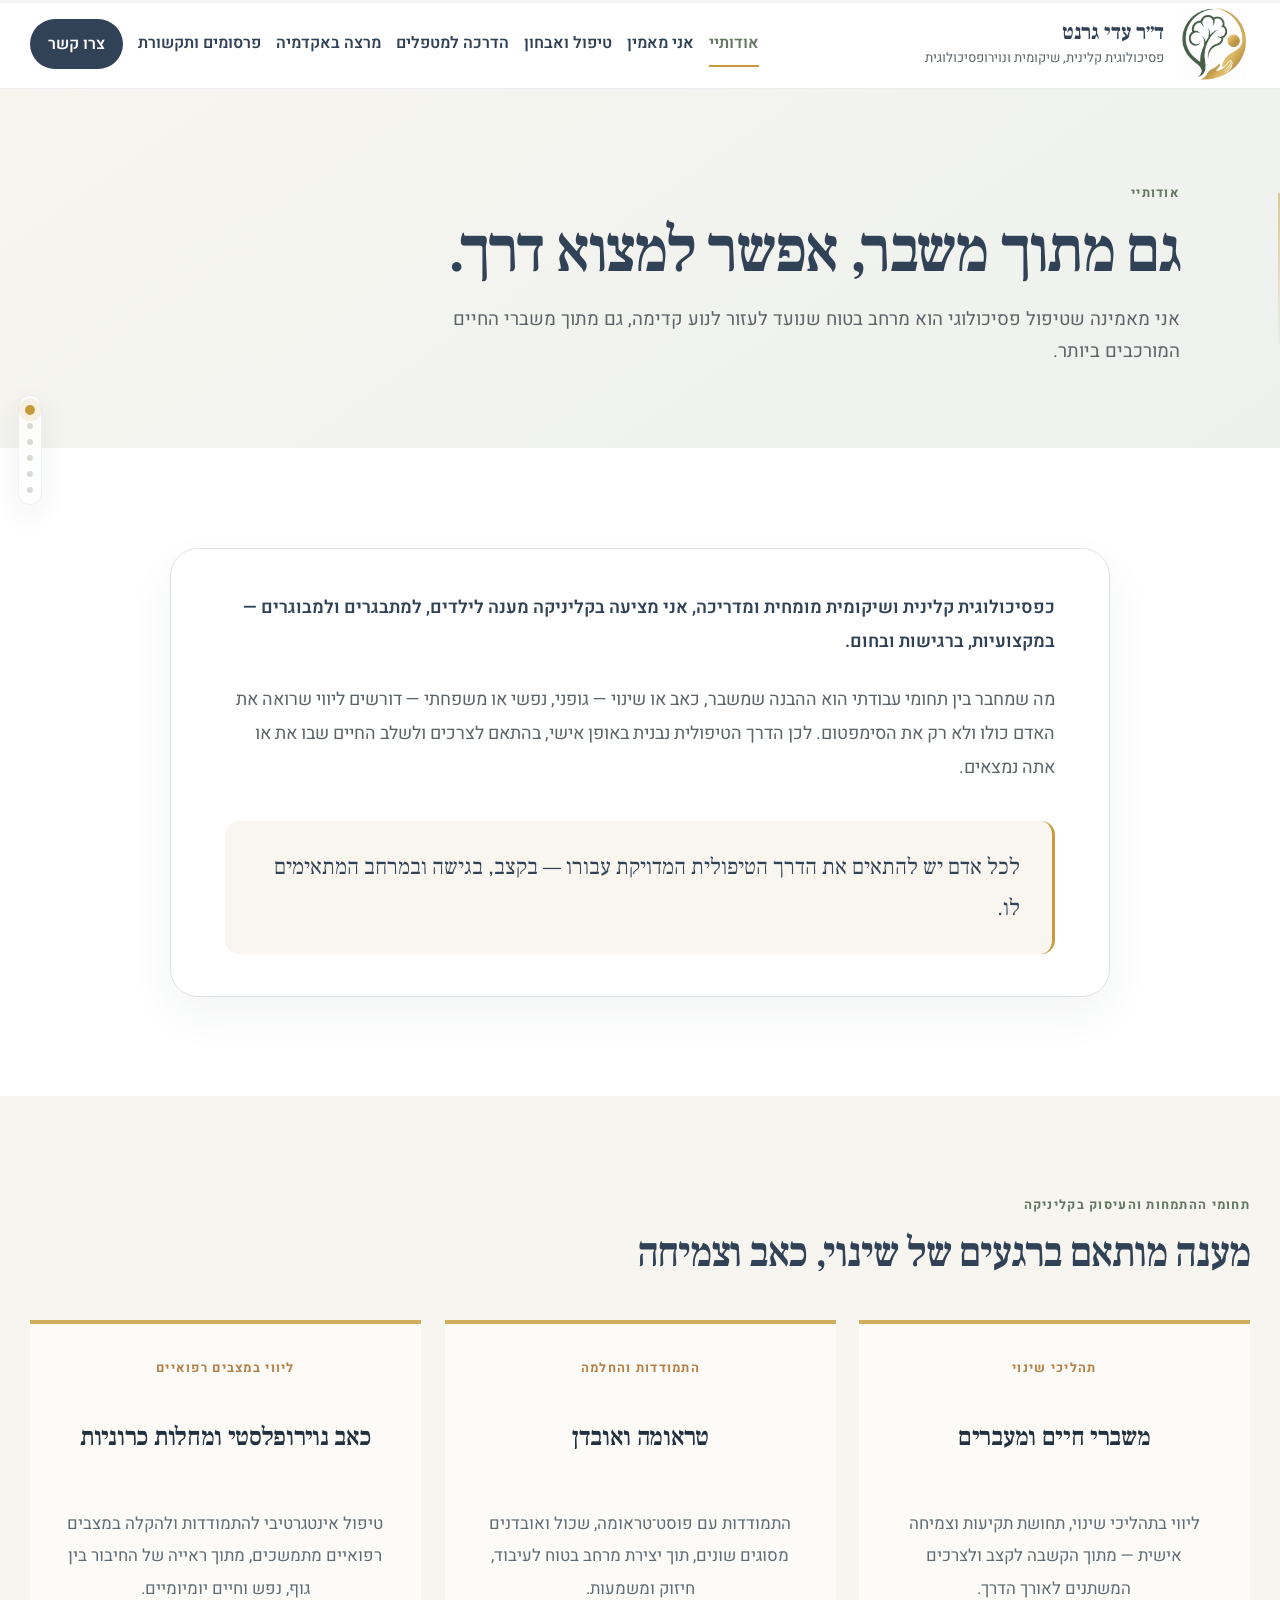
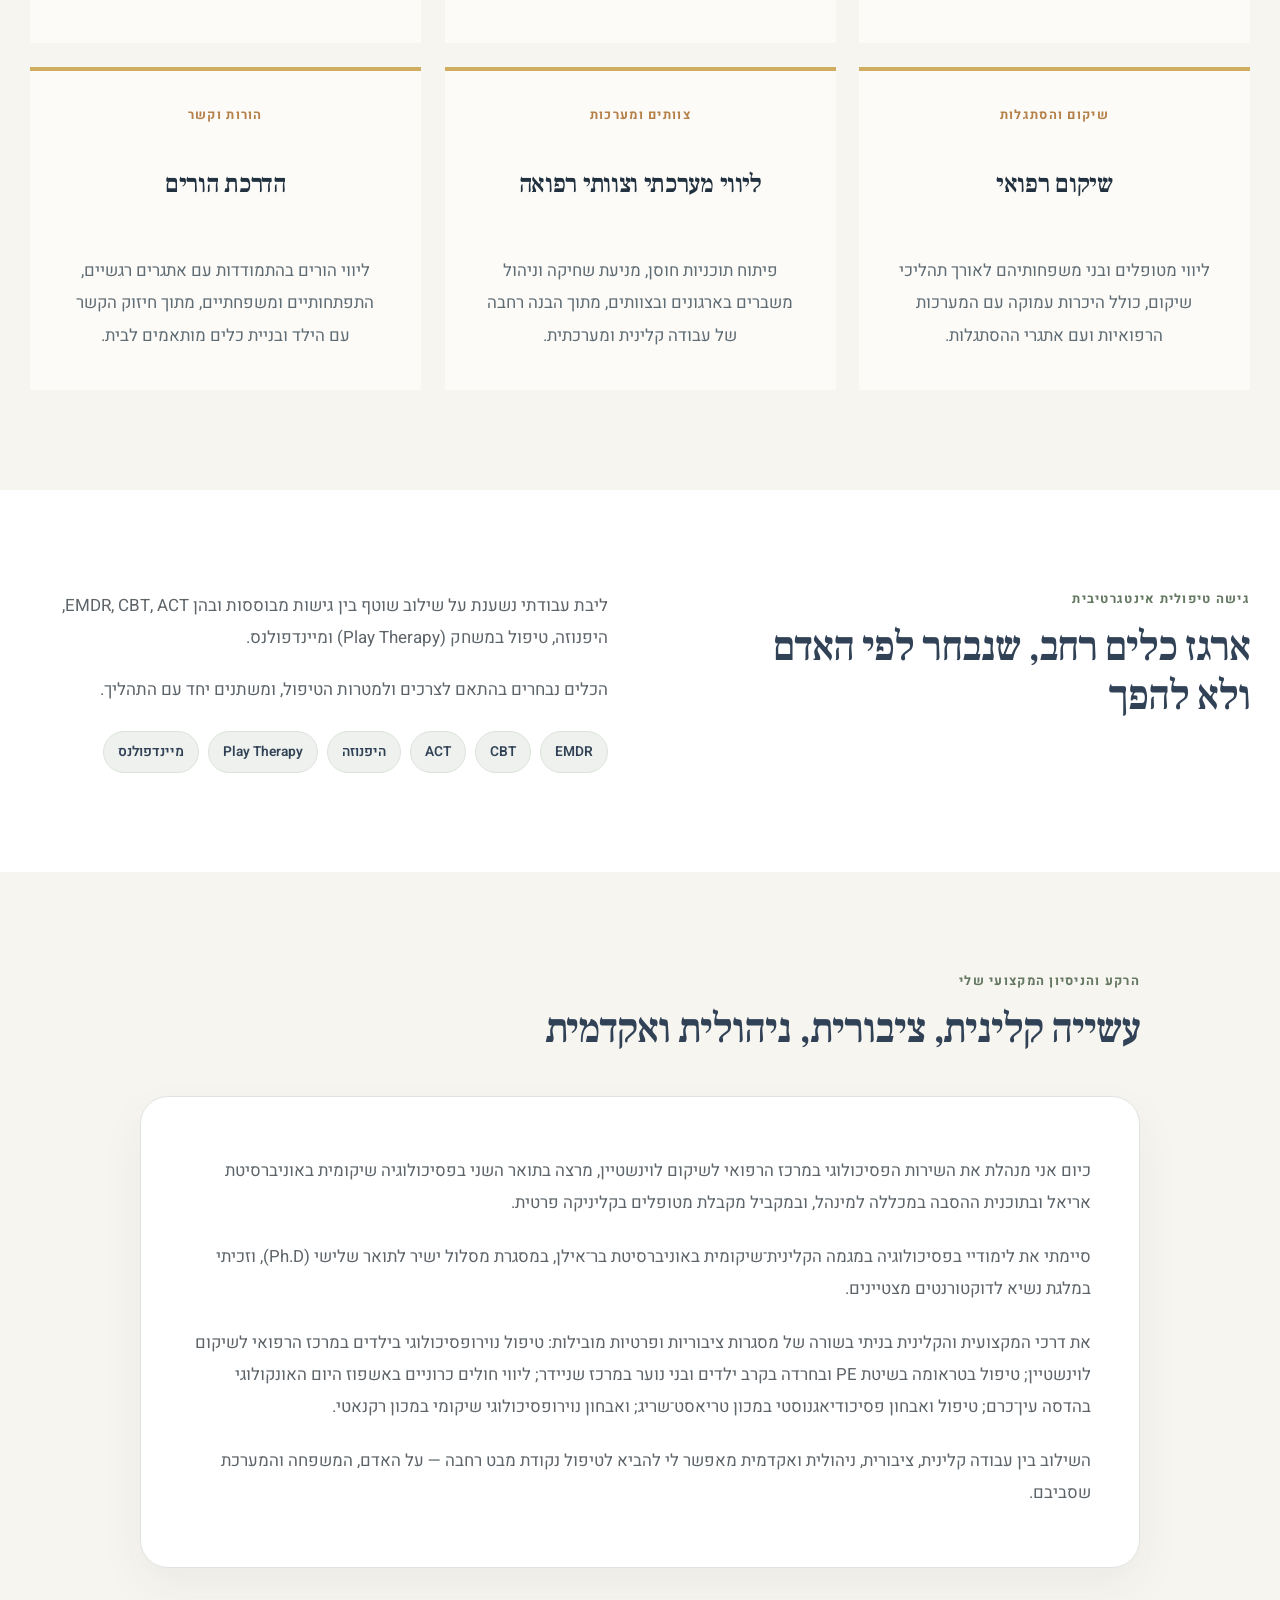
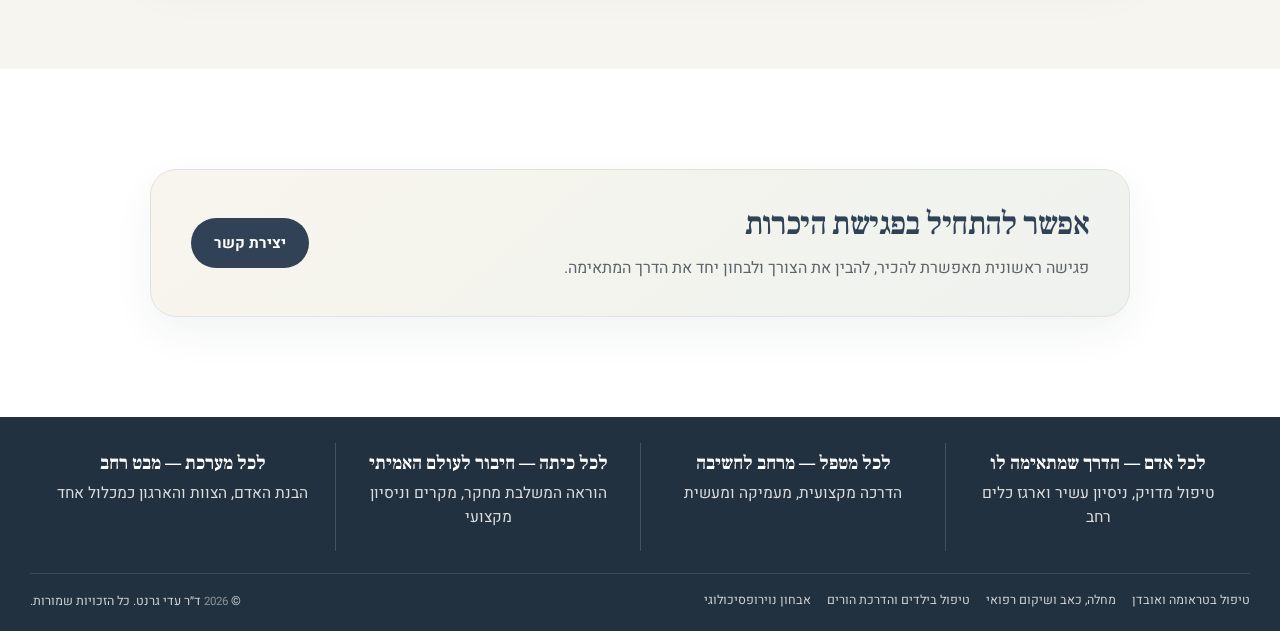
==== commit bbef4ca0: "Add files via upload" ====
--- a/about.html
+++ b/about.html
@@ -1,11 +1,11 @@
 <!DOCTYPE html>
 
 <html dir="rtl" lang="he">
-<head><meta charset="utf-8"/><meta content="width=device-width,initial-scale=1" name="viewport"/><meta content="אודות ד״ר עדי גרנט — פסיכולוגית קלינית, שיקומית ונוירופסיכולוגית, מנהלת השירות הפסיכולוגי בלוינשטיין, מרצה ומדריכה, עם קרוב לשלושה עשורים של ניסיון." name="description"/><meta content="#314257" name="theme-color"/>
+<head><meta charset="utf-8"/><meta content="width=device-width,initial-scale=1" name="viewport"/><meta content="אודות ד״ר עדי גרנט — פסיכולוגית קלינית ושיקומית מומחית ומדריכה, נוירופסיכולוגית, מנהלת השירות הפסיכולוגי בלוינשטיין, מרצה ומדריכה, עם קרוב לשלושה עשורים של ניסיון." name="description"/><meta content="#314257" name="theme-color"/>
 <meta content="he_IL" property="og:locale"/>
 <meta content="website" property="og:type"/>
-<meta content="אודותיי | ד״ר עדי גרנט" property="og:title"/>
-<meta content="אודות ד״ר עדי גרנט — פסיכולוגית קלינית, שיקומית ונוירופסיכולוגית, מנהלת השירות הפסיכולוגי בלוינשטיין, מרצה ומדריכה, עם קרוב לשלושה עשורים של ניסיון." property="og:description"/><title>אודותיי | ד״ר עדי גרנט</title><link href="https://fonts.googleapis.com" rel="preconnect"/><link crossorigin="" href="https://fonts.gstatic.com" rel="preconnect"/><link href="https://fonts.googleapis.com/css2?family=Heebo:wght@300;400;500;600;700&amp;family=Frank+Ruhl+Libre:wght@500;600;700&amp;display=swap" rel="stylesheet"/><link href="style.css" rel="stylesheet"/></head>
+<meta content="ד״ר עדי גרנט | פסיכולוגית קלינית, שיקומית ונוירופסיכולוגית" property="og:title"/>
+<meta content="אודות ד״ר עדי גרנט — פסיכולוגית קלינית ושיקומית מומחית ומדריכה, נוירופסיכולוגית, מנהלת השירות הפסיכולוגי בלוינשטיין, מרצה ומדריכה, עם קרוב לשלושה עשורים של ניסיון." property="og:description"/><title>ד״ר עדי גרנט | פסיכולוגית קלינית, שיקומית ונוירופסיכולוגית</title><link href="https://fonts.googleapis.com" rel="preconnect"/><link crossorigin="" href="https://fonts.gstatic.com" rel="preconnect"/><link href="https://fonts.googleapis.com/css2?family=Heebo:wght@300;400;500;600;700&amp;family=Frank+Ruhl+Libre:wght@500;600;700&amp;display=swap" rel="stylesheet"/><link href="style.css" rel="stylesheet"/><script type="application/ld+json">{"@context":"https://schema.org","@graph":[{"@type":"WebSite","@id":"https://adigranat.github.io/#website","url":"https://adigranat.github.io/","name":"ד״ר עדי גרנט — פסיכולוגית קלינית ושיקומית","inLanguage":"he-IL","publisher":{"@id":"https://adigranat.github.io/#adi-granat"}},{"@type":"Person","@id":"https://adigranat.github.io/#adi-granat","name":"ד״ר עדי גרנט","url":"https://adigranat.github.io/","image":"https://adigranat.github.io/assets/adi-granat-portrait.webp","jobTitle":["פסיכולוגית קלינית","פסיכולוגית שיקומית","נוירופסיכולוגית","מדריכת פסיכולוגים"],"description":"פסיכולוגית קלינית ושיקומית מומחית ומדריכה, נוירופסיכולוגית, מנהלת השירות הפסיכולוגי במרכז הרפואי לשיקום לוינשטיין, מרצה ומדריכה.","telephone":"+972-54-247-4788","email":"Adi.psychoservice@gmail.com","address":{"@type":"PostalAddress","streetAddress":"מוטה גור 7","addressLocality":"פתח תקווה","addressCountry":"IL"},"worksFor":{"@type":"MedicalOrganization","name":"המרכז הרפואי לשיקום לוינשטיין"},"affiliation":[{"@type":"CollegeOrUniversity","name":"אוניברסיטת אריאל"},{"@type":"CollegeOrUniversity","name":"המכללה למינהל"}],"alumniOf":{"@type":"CollegeOrUniversity","name":"אוניברסיטת בר-אילן"},"sameAs":["https://www1.health.gov.il/nursing/influence/neta/2024-participants/adig/","https://www.ariel.ac.il/wp/acad-sec/%D7%99%D7%95%D7%9D-%D7%97%D7%A9%D7%99%D7%A4%D7%94-%D7%94%D7%9E%D7%92%D7%9E%D7%94-%D7%94%D7%A9%D7%99%D7%A7%D7%95%D7%9E%D7%99%D7%AA/","https://www.hebpsy.net/showprofile.asp?id=1170"],"knowsAbout":["טיפול פסיכולוגי","פסיכולוגיה קלינית","פסיכולוגיה שיקומית","נוירופסיכולוגיה","אבחון נוירופסיכולוגי","טראומה","פוסט טראומה","אובדן ושכול","משברי חיים ומעברים","שיקום רפואי","מחלות כרוניות","כאב נוירופלסטי","טיפול בילדים ובמתבגרים","הדרכת הורים","EMDR","CBT","ACT","היפנוזה","Play Therapy","מיינדפולנס"]},{"@type":"AboutPage","@id":"https://adigranat.github.io/about.html#webpage","url":"https://adigranat.github.io/about.html","name":"ד״ר עדי גרנט | פסיכולוגית קלינית, שיקומית ונוירופסיכולוגית","description":"אודות ד״ר עדי גרנט — פסיכולוגית קלינית ושיקומית מומחית ומדריכה, נוירופסיכולוגית, מנהלת השירות הפסיכולוגי בלוינשטיין, מרצה ומדריכה, עם קרוב לשלושה עשורים של ניסיון.","inLanguage":"he-IL","isPartOf":{"@id":"https://adigranat.github.io/#website"},"about":{"@id":"https://adigranat.github.io/#adi-granat"},"dateModified":"2026-08-20","breadcrumb":{"@id":"https://adigranat.github.io/about.html#breadcrumb"}},{"@type":"BreadcrumbList","@id":"https://adigranat.github.io/about.html#breadcrumb","itemListElement":[{"@type":"ListItem","position":1,"name":"דף הבית","item":"https://adigranat.github.io/"},{"@type":"ListItem","position":2,"name":"אודות ד״ר עדי גרנט","item":"https://adigranat.github.io/about.html"}]}]}</script><link href="https://adigranat.github.io/about.html" rel="canonical"/><meta content="https://adigranat.github.io/about.html" property="og:url"/><meta content="https://adigranat.github.io/assets/social-preview.jpg" property="og:image"/><meta content="1200" property="og:image:width"/><meta content="630" property="og:image:height"/><meta content="summary_large_image" name="twitter:card"/><meta content="ד״ר עדי גרנט | פסיכולוגית קלינית, שיקומית ונוירופסיכולוגית" name="twitter:title"/><meta content="אודות ד״ר עדי גרנט — פסיכולוגית קלינית ושיקומית מומחית ומדריכה, נוירופסיכולוגית, מנהלת השירות הפסיכולוגי בלוינשטיין, מרצה ומדריכה, עם קרוב לשלושה עשורים של ניסיון." name="twitter:description"/><meta content="https://adigranat.github.io/assets/social-preview.jpg" name="twitter:image"/><link href="assets/favicon-32.png" rel="icon" sizes="32x32" type="image/png"/><link href="assets/apple-touch-icon.png" rel="apple-touch-icon" sizes="180x180"/><meta content="ד״ר עדי גרנט" property="og:site_name"/><meta content="ד״ר עדי גרנט" name="author"/><meta content="index,follow,max-snippet:-1,max-image-preview:large,max-video-preview:-1" name="robots"/><meta content="ד״ר עדי גרנט — פסיכולוגית קלינית, שיקומית ונוירופסיכולוגית" property="og:image:alt"/><meta content="ד״ר עדי גרנט — פסיכולוגית קלינית, שיקומית ונוירופסיכולוגית" name="twitter:image:alt"/></head>
 <body><a class="skip-link" href="#main">דילוג לתוכן המרכזי</a>
 <header class="site-header"><div class="shell header-inner"><a aria-label="דף הבית" class="brand" href="index.html"><img alt="" class="brand-logo" decoding="async" height="659" src="assets/logo-symbol.png" width="659"/><span><strong>ד״ר עדי גרנט</strong><small>פסיכולוגית קלינית, שיקומית ונוירופסיכולוגית</small></span></a><button aria-controls="nav" aria-expanded="false" class="menu-button" type="button">☰<span class="sr-only">פתיחת תפריט</span></button><nav aria-label="ניווט ראשי" class="main-nav" id="nav"><a class="active" href="about.html">אודותיי</a><a href="belief.html">אני מאמין</a><a href="therapy.html">טיפול ואבחון</a><a href="professionals.html">הדרכה למטפלים</a><a href="academia.html">מרצה באקדמיה</a><a href="media.html">פרסומים ותקשורת</a><a class="nav-cta" href="contact.html">צרו קשר</a></nav></div></header>
 <main id="main">
@@ -34,8 +34,10 @@
 <span>הבנת האדם, הצוות והארגון כמכלול אחד</span>
 </article>
 </div>
-<div class="shell footer-bottom">
+<div class="shell footer-lower-row">
+<nav aria-label="תחומי טיפול ואבחון" class="footer-topic-links"><a href="trauma.html">טיפול בטראומה ואובדן</a><a href="rehabilitation.html">מחלה, כאב ושיקום רפואי</a><a href="children.html">טיפול בילדים והדרכת הורים</a><a href="neuropsychology.html">אבחון נוירופסיכולוגי</a></nav>
+<div class="footer-bottom">
 <span>© <span id="year"></span> ד״ר עדי גרנט. כל הזכויות שמורות.</span>
-<span>אין לשלוח מידע רפואי או נפשי רגיש בפנייה הראשונית.</span>
+</div>
 </div>
 </footer><script src="script.js"></script></body></html>
--- a/style.css
+++ b/style.css
@@ -11,31 +11,12 @@
 .centered>p:last-child{color:var(--text);max-width:820px;margin-inline:auto}
 
 
-
-
-
-
-
-
-
-
-
-
-
-
-
-
-
-
-
-
 @media(max-width:980px){}
 @media(max-width:640px){.audience-actions{flex-direction:column}.audience-actions .button{width:100%}}
 
 /* Header refinements */
 .brand{min-width:300px}
 .brand small{max-width:270px}
-.main-nav{gap:16px}
 .main-nav a{font-size:.8rem}
 #academia{scroll-margin-top:110px}
 @media (max-width:1180px){
@@ -100,7 +81,6 @@
 /* Header typography enlargement */
 .brand{min-width:320px}
 .brand strong{font-size:1.34rem;line-height:1.15}
-.brand small{font-size:.82rem;line-height:1.45;max-width:290px}
 .main-nav{gap:16px}
 .main-nav a{font-size:.86rem;font-weight:600}
 .main-nav .nav-cta{padding:11px 18px}
@@ -147,114 +127,80 @@
 /* Four audience messages */
 
 
-
-
-
-
 @media (max-width:900px){
-  
-  
+
+
 }
 
 @media (max-width:560px){
-  
-  
+
+
 }
 
 
 /* Alignment fix for four-message boxes */
 
 
-
-
-
-
-
 @media (max-width: 1100px){
-  
-  
-  
+
+
 }
 
 @media (max-width: 900px){
-  
-  
-  
+
+
 }
 
 @media (max-width: 560px){
-  
-  
-  
+
+
 }
 
 
 /* Tighter spacing between headline and supporting sentence */
 
 
-
 @media (max-width:900px){
-  
+
 }
 
 
 /* Final alignment fix for the four blue boxes */
 
 
-
-
-
-
-
-
 @media (max-width:900px){
-  
-  
-  
+
+
 }
 
 @media (max-width:560px){
-  
-  
-  
+
+
 }
 
 
 /* Reduce the gap between the title and the explanation in the four blue boxes */
 
 
-
 @media (max-width:560px){
-  
+
 }
 
 
 /* Further reduce the gap between headline and explanation */
 
 
-
-
-
 /* Uniform alignment for the four blue boxes */
 
 
-
-
-
-
-
-
-
-
 @media (max-width:900px){
-  
-  
+
+
 }
 
 @media (max-width:560px){
-  
-  
-  
+
+
 }
 
 
@@ -264,22 +210,14 @@
 }
 
 
-
-
-
-
-
-
 @media (max-width:900px){
-  
-  
-  
+
+
 }
 
 @media (max-width:560px){
-  
-  
-  
+
+
 }
 
 
@@ -373,12 +311,6 @@
 .about-page-hero{background:linear-gradient(145deg,#f7f5f0,#edf1ed)}
 
 
-
-
-
-
-
-
 .belief-card>span{display:inline-grid;place-items:center;width:38px;height:38px;border-radius:50%;background:rgba(199,154,59,.14);color:#8a6824;font-weight:700;font-size:.8rem}
 
 .approach-section{align-items:start}.method-tags{display:flex;flex-wrap:wrap;gap:9px;margin-top:24px}.method-tags span{padding:8px 14px;border-radius:999px;background:#eef1ed;border:1px solid #dce3db;font-weight:600;font-size:.86rem}
@@ -387,13 +319,12 @@
 .belief-hero-grid{display:grid;grid-template-columns:.9fr 1.1fr;gap:70px;align-items:center}
 .belief-copy h1{font-family:"Frank Ruhl Libre",serif;font-size:clamp(3rem,6vw,5.4rem);line-height:1.03;letter-spacing:-.035em;margin:0 0 24px}.belief-copy .lead{color:var(--text);font-size:1.13rem;max-width:620px}
 .belief-visual{margin:0;position:relative}.belief-visual img{width:100%;border-radius:32px;box-shadow:var(--shadow);border:1px solid rgba(49,66,87,.1)}.belief-visual figcaption{position:absolute;left:50%;transform:translateX(-50%);bottom:22px;width:max-content;max-width:calc(100% - 48px);background:rgba(247,245,240,.84);backdrop-filter:blur(8px);-webkit-backdrop-filter:blur(8px);color:var(--navy);padding:12px 20px;border-radius:999px;text-align:center;font-weight:600;border:1px solid rgba(255,255,255,.65);box-shadow:0 10px 24px rgba(34,49,63,.14)}
-.belief-copy-minimal{display:flex;align-items:center}.belief-copy-minimal .lead{font-family:"Frank Ruhl Libre",serif;font-size:clamp(1.9rem,3vw,2.75rem);line-height:1.55;color:var(--navy);max-width:560px;margin:0}@media(max-width:1000px){.belief-copy-minimal .lead{max-width:none}}
+.belief-copy-minimal{display:flex;align-items:center}.belief-copy-minimal .lead{font-family:"Frank Ruhl Libre",serif;font-size:clamp(1.9rem,3vw,2.75rem);line-height:1.55;color:var(--navy);max-width:560px;margin:0}@media(max-width:1000px){}
 
 
 .belief-principles .cards{margin-top:34px}.belief-card{border-top:3px solid var(--sage)}.belief-card h3{margin-top:0}.belief-cta-panel{max-width:980px;margin:auto;padding:34px 40px;background:linear-gradient(140deg,#f8f5ed,#eef2ee);border:1px solid var(--line);border-radius:26px;box-shadow:0 16px 40px rgba(34,49,63,.06)}.belief-cta-panel h2{margin:0 0 8px;font-size:1.72rem;line-height:1.3}.belief-cta-panel p{margin:0;color:var(--text);font-size:1.12rem;line-height:1.7}
 @media(max-width:1000px){.belief-hero-grid{grid-template-columns:1fr}.expertise-grid-elegant{grid-template-columns:1fr 1fr}.expertise-grid-elegant article{min-height:320px}.belief-visual{max-width:720px}}
 @media(max-width:640px){.expertise-grid-elegant{grid-template-columns:1fr}.expertise-grid-elegant article{padding:28px 22px}.expertise-grid-elegant h3{font-size:1.38rem;max-width:100%}.belief-hero{padding:56px 0}.belief-copy h1{font-size:3.1rem}.belief-visual figcaption{position:static;transform:none;margin:12px auto 0;background:rgba(247,245,240,.96);color:var(--navy);max-width:100%;box-shadow:none}.belief-intro-frame{padding:48px 26px 34px}.belief-intro-copy p{font-size:1.04rem;line-height:1.9}.belief-intro-copy .belief-opening{font-size:1.04rem;line-height:1.9}.belief-intro-copy blockquote{font-size:1.22rem;margin:30px 0 0;padding:22px}.belief-cta-panel{padding:28px 22px}.belief-cta-panel h2{font-size:1.48rem}.belief-cta-panel p{font-size:1.05rem}}
-
 
 
 .about-intro-frame{max-width:940px;margin:auto;padding:42px 48px;background:#fff;border:1px solid var(--line);border-radius:28px;box-shadow:0 18px 46px rgba(34,49,63,.055)}
@@ -413,7 +344,6 @@
 .professionals-intro-copy .lead{font-size:1.12rem;line-height:1.95;color:var(--text);font-weight:400;margin:0 0 24px}
 .professional-story-frame{margin-top:34px;padding:42px 48px;background:#fff;border:1px solid var(--line);border-radius:28px;box-shadow:0 18px 46px rgba(34,49,63,.055)}.about-cta-panel{max-width:980px;margin:auto;padding:34px 40px;background:linear-gradient(140deg,#f8f5ed,#eef2ee);border:1px solid var(--line);border-radius:26px;box-shadow:0 16px 40px rgba(34,49,63,.06)}.about-cta-panel h2{margin:0 0 10px;font-size:2rem;line-height:1.25}.about-cta-panel p{margin:0;color:var(--text);font-size:1rem}
 @media(max-width:640px){.professional-story-frame,.about-intro-frame{padding:48px 26px 34px}.about-intro-copy p{font-size:1.04rem;line-height:1.9}.about-intro-copy blockquote{font-size:1.22rem;padding:22px}.about-cta-panel{padding:28px 22px}.about-cta-panel h2{font-size:1.55rem}}
-
 
 
 .about-section-head{max-width:none}.about-section-title{font-size:clamp(1.6rem,2vw,1.95rem);line-height:1.32;white-space:nowrap}
@@ -472,39 +402,7 @@
 @media(max-width:640px){.about-hero-copy-minimal .lead{font-size:1.5rem;line-height:1.82;max-width:100%;text-wrap:pretty}}
 
 
-
-
 /* Contact page — coherent with the site */
-
-
-
-
-
-
-
-
-
-
-
-
-
-
-
-
-
-
-
-
-
-
-
-
-
-
-
-
-
-
 
 
 @media(max-width:980px){}
@@ -512,47 +410,6 @@
 
 
 /* Contact page based on the selected reference */
-
-
-
-
-
-
-
-
-
-
-
-
-
-
-
-
-
-
-
-
-
-
-
-
-
-
-
-
-
-
-
-
-
-
-
-
-
-
-
-
-
 
 
 @media(max-width:1100px){}
@@ -574,15 +431,6 @@
 /* Contact layout refinement: equal framed halves, swapped sides, no plant */
 
 
-
-
-
-
-
-
-
-
-
 @media(max-width:1100px){}
 @media(max-width:640px){}
 
@@ -595,10 +443,7 @@
 .contact-idea-two-intro{text-align:center;background:linear-gradient(180deg,rgba(255,255,255,.88),rgba(252,249,244,.82))}
 
 
-
 .contact-idea-two-intro h1{margin:0;font-family:"Frank Ruhl Libre",serif;font-size:clamp(3.6rem,5vw,5rem);line-height:1.04;letter-spacing:-.04em;color:#20385f}
-
-
 
 
 .contact-idea-two-signature{margin:28px 0 0;color:#8ea087;font-family:"Frank Ruhl Libre",serif;font-size:2.35rem;font-style:italic}
@@ -625,7 +470,7 @@
 .contact-idea-two-map-frame iframe{display:block;width:100%;height:430px;border:0;filter:saturate(.84) brightness(1.03)}
 .contact-idea-two-map-link{align-self:center;margin-top:18px;color:#60745d;font-weight:700;text-decoration:underline;text-underline-offset:4px}
 @media(max-width:1050px){.contact-idea-two-grid{grid-template-columns:1fr}.contact-idea-two-grid>section+section{border-right:0;border-top:1px solid rgba(49,66,87,.08)}.contact-idea-two-grid>section{padding:48px 36px}.contact-idea-two-action-list{grid-template-columns:repeat(3,1fr)}.contact-idea-two-map-frame iframe{height:380px}}
-@media(max-width:700px){.contact-idea-two{padding:30px 0 58px}.contact-idea-two-grid{border-radius:22px}.contact-idea-two-grid>section{padding:38px 20px}.contact-idea-two-intro h1{font-size:3.15rem}.contact-idea-two-signature{font-size:2rem}.contact-idea-two-action-list{grid-template-columns:1fr}.contact-idea-two-map-frame iframe{height:300px}}
+@media(max-width:700px){.contact-idea-two{padding:30px 0 58px}.contact-idea-two-grid{border-radius:22px}.contact-idea-two-intro h1{font-size:3.15rem}.contact-idea-two-signature{font-size:2rem}.contact-idea-two-action-list{grid-template-columns:1fr}.contact-idea-two-map-frame iframe{height:300px}}
 
 
 /* Contact idea 2 — synchronized columns */
@@ -650,7 +495,6 @@
 .contact-idea-two-head-ornament{display:block;width:104px;height:18px;position:relative;margin:0 auto}
 .contact-idea-two-head-ornament:before{content:"";position:absolute;left:0;right:0;top:8px;height:1px;background:linear-gradient(90deg,transparent,#d2ad65 16%,#d2ad65 84%,transparent)}
 .contact-idea-two-head-ornament:after{content:"◆";position:absolute;left:50%;top:-2px;transform:translateX(-50%);font-size:.72rem;color:#d2ad65}
-
 
 
 /* Publications and media page */
@@ -688,9 +532,6 @@
 .therapy-page{overflow:hidden}.therapy-hero{padding:104px 0 94px;background:linear-gradient(145deg,#f7f5f0 0%,#edf1ed 100%)}.therapy-hero-inner{max-width:1040px}.therapy-hero h1{margin:0;font-family:"Frank Ruhl Libre",serif;font-size:clamp(4rem,7.3vw,6.6rem);line-height:.98;letter-spacing:-.045em}.therapy-hero .lead{max-width:800px;margin:28px 0 0;color:var(--text);font-size:1.22rem;line-height:1.9}.therapy-hero-actions{display:flex;flex-wrap:wrap;gap:12px;margin-top:30px}.therapy-intro{padding-bottom:62px}.therapy-intro-grid{display:grid;grid-template-columns:.82fr 1.18fr;gap:92px;align-items:start}.therapy-sticky-heading h2{font-size:clamp(2.8rem,5vw,4.3rem)}.therapy-opening{padding-top:7px}.therapy-opening p{font-size:1.08rem;line-height:1.95}.therapy-process-section{padding:0 0 110px}.neuro-section{background:linear-gradient(145deg,#f8f5ee 0%,#eef2ee 100%);color:var(--navy);border-top:1px solid rgba(49,66,87,.06);border-bottom:1px solid rgba(49,66,87,.06)}.neuro-grid{display:grid;grid-template-columns:.85fr 1.15fr;gap:90px;align-items:start}.neuro-heading h2{font-size:clamp(3rem,5vw,4.5rem)}.neuro-section .eyebrow{color:var(--sage-dark)}.neuro-pullquote{margin:28px 0 0;padding-right:22px;border-right:3px solid var(--gold);font-family:"Frank Ruhl Libre",serif;font-size:1.35rem;line-height:1.65;color:var(--navy)}.neuro-content p,.neuro-content .lead{color:var(--text);line-height:1.95}.neuro-content .lead{color:var(--navy)}.neuro-purpose-panel{display:grid;grid-template-columns:.9fr 1.1fr;gap:70px;margin-top:70px;padding:42px 46px;background:rgba(255,255,255,.82);border:1px solid rgba(49,66,87,.10);border-radius:28px;box-shadow:0 14px 35px rgba(34,49,63,.05)}.neuro-purpose-panel h3{margin:0;font-size:clamp(2rem,3.5vw,3rem);line-height:1.32}.neuro-purpose-panel .prose p{color:var(--text);margin-top:0;line-height:1.9}.assessment-flow{background:#fff}.assessment-flow .section-head{margin-bottom:48px}
 @media(max-width:900px){.therapy-intro-grid,.neuro-grid,.neuro-purpose-panel{grid-template-columns:1fr;gap:32px}.therapy-sticky-heading{position:static}}
 @media(max-width:640px){.therapy-hero{padding:68px 0 62px}.therapy-hero h1{font-size:3.25rem}.therapy-hero .lead{font-size:1.04rem}.therapy-hero-actions{display:grid}.therapy-hero-actions .button{width:100%}.therapy-intro{padding:72px 0 46px}.therapy-process-section{padding-bottom:76px}.neuro-section{padding:76px 0}.neuro-purpose-panel{margin-top:48px;padding:28px 22px}}
-
-/* v41 — align the Treatment & Assessment hero title with the restrained
-   primary-heading scale used across the completed About/Belief pages. */
 .therapy-hero h1{
   max-width:980px;
   font-family:"Frank Ruhl Libre",serif;
@@ -707,15 +548,6 @@
     text-wrap:pretty;
   }
 }
-
-
-
-
-
-
-
-
-/* v46 — simplified process section: no side image, no numbered marker circles, no closing note */
 .therapy-process-option-one{padding:8px 0 108px}
 .therapy-process-option-one-shell{display:block}
 .therapy-process-option-one-content{position:relative;max-width:1040px;margin:0 auto;direction:rtl}
@@ -729,22 +561,13 @@
 .therapy-process-icon svg{width:42px;height:42px}
 @media(max-width:980px){.therapy-process-option-one-content{max-width:760px}.therapy-process-row{grid-template-columns:minmax(0,1fr) 70px;gap:20px;padding:22px 0 30px}.therapy-process-icon{width:70px;height:70px}.therapy-process-icon svg{width:34px;height:34px}.therapy-process-copy h3{font-size:1.42rem}.therapy-process-copy p{font-size:.98rem}}
 @media(max-width:640px){.therapy-process-option-one{padding-bottom:74px}.therapy-process-row{grid-template-columns:minmax(0,1fr) 56px;gap:14px;padding:20px 0 26px}.therapy-process-icon{width:56px;height:56px}.therapy-process-icon svg{width:28px;height:28px}.therapy-process-copy h3{font-size:1.2rem;margin-bottom:8px}.therapy-process-copy p{font-size:.95rem;line-height:1.82}}
-
-
-/* v50 — assessment process styled like the six treatment stages */
 .assessment-process-list{max-width:1040px;margin:0 auto}
 .assessment-process-row{display:grid;grid-template-columns:minmax(0,1fr) 88px;gap:30px;align-items:center;padding:24px 0 34px;border-bottom:1px solid var(--line);direction:ltr}
 .assessment-process-row:first-child{padding-top:8px}
 .assessment-process-row:last-child{border-bottom:0;padding-bottom:8px}
-.assessment-process-copy{direction:rtl;text-align:right}
-.assessment-process-copy h3{margin:0 0 12px;font-size:clamp(1.58rem,2.15vw,1.95rem);line-height:1.35}
-.assessment-process-copy p{margin:0;color:var(--text);font-size:1rem;line-height:1.92}
 .assessment-process-icon{width:88px;height:88px;border-radius:50%;display:grid;place-items:center;background:#fff;border:1px solid rgba(99,119,97,.15);color:var(--sage-dark)}
-.assessment-process-icon svg{width:42px;height:42px}
-@media(max-width:980px){.assessment-process-list{max-width:760px}.assessment-process-row{grid-template-columns:minmax(0,1fr) 70px;gap:20px;padding:22px 0 30px}.assessment-process-icon{width:70px;height:70px}.assessment-process-icon svg{width:34px;height:34px}.assessment-process-copy h3{font-size:1.42rem}.assessment-process-copy p{font-size:.98rem}}
-@media(max-width:640px){.assessment-process-row{grid-template-columns:minmax(0,1fr) 56px;gap:14px;padding:20px 0 26px}.assessment-process-icon{width:56px;height:56px}.assessment-process-icon svg{width:28px;height:28px}.assessment-process-copy h3{font-size:1.2rem;margin-bottom:8px}.assessment-process-copy p{font-size:.95rem;line-height:1.82}}
-
-/* v51 — soften neuropsychological assessment section for a more harmonious page flow */
+@media(max-width:980px){.assessment-process-list{max-width:760px}}
+@media(max-width:640px){}
 .neuro-section .section-head h2,.neuro-heading h2,.assessment-flow h2{letter-spacing:-.03em}
 .assessment-flow{padding-top:76px}
 .assessment-process-list{background:linear-gradient(180deg,#fff 0%,#fbfaf7 100%);border:1px solid rgba(49,66,87,.08);border-radius:30px;padding:14px 34px;box-shadow:0 14px 35px rgba(34,49,63,.04)}
@@ -758,8 +581,6 @@
 .assessment-process-icon svg{width:42px;height:42px}
 @media(max-width:980px){.assessment-process-list{padding:10px 24px}.assessment-process-row{grid-template-columns:minmax(0,1fr) 70px;gap:20px;padding:22px 0 30px}.assessment-process-icon{width:70px;height:70px}.assessment-process-icon svg{width:34px;height:34px}.assessment-process-copy h3{font-size:1.42rem}.assessment-process-copy p{font-size:.98rem}}
 @media(max-width:640px){.assessment-flow{padding-top:64px}.assessment-process-list{padding:8px 16px;border-radius:24px}.assessment-process-row{grid-template-columns:minmax(0,1fr) 56px;gap:14px;padding:20px 0 26px}.assessment-process-icon{width:56px;height:56px}.assessment-process-icon svg{width:28px;height:28px}.assessment-process-copy h3{font-size:1.2rem;margin-bottom:8px}.assessment-process-copy p{font-size:.95rem;line-height:1.82}}
-
-/* v52 — place the psychotherapy opening text directly below its heading */
 .therapy-intro-grid{display:block;max-width:980px}
 .therapy-sticky-heading{max-width:980px}
 .therapy-opening{max-width:900px;padding-top:4px}
@@ -789,16 +610,8 @@
 .teams-support-section{background:linear-gradient(145deg,#f8f5ee 0%,#eef2ee 100%);border-top:1px solid rgba(49,66,87,.06);border-bottom:1px solid rgba(49,66,87,.06)}
 
 
-
-
-
-
-
 @media(max-width:980px){.professionals-hero{padding:76px 0 68px}.professionals-process-list{padding:10px 24px}.professionals-process-row{grid-template-columns:minmax(0,1fr) 70px;gap:20px;padding:22px 0 30px}.professionals-process-icon{width:70px;height:70px}.professionals-process-icon svg{width:34px;height:34px}.professionals-process-copy h3{font-size:1.42rem}.professionals-process-copy p{font-size:.98rem}}
 @media(max-width:640px){.professionals-hero{padding:62px 0 58px}.professionals-hero h1{font-size:2.35rem}.professionals-hero .lead{font-size:1.04rem}.professionals-section-head h2{font-size:1.9rem}.professionals-process{padding-top:68px}.professionals-process-list{padding:8px 16px;border-radius:24px}.professionals-process-row{grid-template-columns:minmax(0,1fr) 56px;gap:14px;padding:20px 0 26px}.professionals-process-icon{width:56px;height:56px}.professionals-process-icon svg{width:28px;height:28px}.professionals-process-copy h3{font-size:1.2rem;margin-bottom:8px}.professionals-process-copy p,.professionals-intro-copy p{font-size:.95rem;line-height:1.82}}
-
-
-/* v55 — simplified resilience and burnout section */
 .teams-support-simple{max-width:1060px}
 .teams-support-heading{text-align:center;max-width:820px;margin:0 auto 42px}
 .teams-support-heading h2{margin:0;font-size:clamp(2.5rem,4.5vw,4rem);line-height:1.08;letter-spacing:-.035em}
@@ -818,8 +631,6 @@
 
 /* academia page */
 .academia-page{overflow:hidden}.academia-hero{padding:104px 0 92px;background:linear-gradient(145deg,#f7f5f0 0%,#edf1ed 100%)}.academia-hero-inner{max-width:1040px}.academia-hero h1{margin:0;font-family:"Frank Ruhl Libre",serif;font-size:clamp(2.8rem,5.4vw,4.9rem);line-height:1.07;letter-spacing:-.04em;max-width:980px}.academia-hero .lead{max-width:840px;margin:28px 0 0;color:var(--text);font-size:1.18rem;line-height:1.9}.academia-teaching-list{background:linear-gradient(180deg,#fff,#fbfaf7);border:1px solid rgba(49,66,87,.08);border-radius:30px;padding:14px 34px;box-shadow:0 14px 35px rgba(34,49,63,.04)}.academia-teaching-row{display:grid;grid-template-columns:minmax(0,1fr) 88px;gap:30px;align-items:center;padding:26px 0 34px;border-bottom:1px solid var(--line);direction:ltr}.academia-teaching-row:last-child{border-bottom:0}.academia-teaching-row>div{direction:rtl}.academia-teaching-row h3{margin:0 0 12px;font-size:clamp(1.58rem,2.15vw,1.95rem);line-height:1.35}.academia-teaching-row p{margin:0;color:var(--text);font-size:1rem;line-height:1.9}.academia-icon{width:88px;height:88px;border-radius:22px;display:grid;place-items:center;background:linear-gradient(145deg,#fbfaf7,#f1f4f0);border:1px solid rgba(49,66,87,.10);color:var(--sage-dark);box-shadow:0 8px 20px rgba(34,49,63,.035)}.academia-icon svg{width:34px;height:34px;fill:none;stroke:currentColor;stroke-width:1.55;stroke-linecap:round;stroke-linejoin:round}.academia-roles-section{background:linear-gradient(145deg,#f8f5ee,#eef2ee);border-top:1px solid rgba(49,66,87,.06);border-bottom:1px solid rgba(49,66,87,.06)}.academia-role-cards{display:grid;grid-template-columns:1fr 1fr;gap:18px}.academia-role-cards article{padding:28px;background:rgba(255,255,255,.86);border:1px solid rgba(49,66,87,.09);border-radius:22px;box-shadow:0 12px 30px rgba(34,49,63,.04)}.academia-role-cards strong,.academia-role-cards span{display:block}.academia-role-cards strong{font-family:"Frank Ruhl Libre",serif;font-size:1.34rem;margin-bottom:8px}.academia-role-cards span{color:var(--text);line-height:1.75}@media(max-width:980px){.academia-teaching-row{grid-template-columns:minmax(0,1fr) 70px}.academia-icon{width:70px;height:70px}.academia-icon svg{width:30px;height:30px}}@media(max-width:640px){.academia-hero{padding:62px 0 58px}.academia-hero h1{font-size:2.35rem}.academia-hero .lead{font-size:1.04rem}.academia-teaching-list{padding:8px 16px}.academia-teaching-row{grid-template-columns:minmax(0,1fr) 56px;gap:14px;padding:20px 0 26px}.academia-icon{width:56px;height:56px}.academia-icon svg{width:25px;height:25px}.academia-teaching-row h3{font-size:1.2rem}.academia-teaching-row p{font-size:.95rem}.academia-role-cards{grid-template-columns:1fr}}
-
-/* V58 — keep the Professionals contact CTA on one line, matching Therapy & Assessment */
 .professionals-contact-cta .button{
   flex:0 0 auto;
   white-space:nowrap;
@@ -831,8 +642,6 @@
     min-width:0;
   }
 }
-
-/* Academia V59 refinements */
 .academia-teaching-section .section-head{max-width:1120px}
 .academia-teaching-section .section-head h2{max-width:none}
 .academia-roles-heading{max-width:900px;margin-bottom:44px}
@@ -848,24 +657,10 @@
 .academia-role-cards article{box-shadow:none}
 
 
-
-
 @media(max-width:980px){.academia-role-group{grid-template-columns:1fr;gap:24px}.academia-role-cards-teaching,.academia-role-cards-professional{grid-template-columns:1fr 1fr}}
 @media(max-width:640px){.academia-teaching-section .section-head{max-width:100%}.academia-role-group{padding:24px 20px}.academia-role-cards-teaching,.academia-role-cards-professional{grid-template-columns:1fr}}
-
-
-/* Academia V60 — clearer hierarchy for category heading */
-
-
-/* Media V62 — stacked section introductions */
 .media-section-head.media-section-head-stacked{display:block;max-width:900px}
 .media-section-head.media-section-head-stacked>p{margin:14px 0 0;max-width:820px}
-
-/* v63 — publications/media cards use one uniform two-column desktop grid; all items share identical card width and structure. */
-
-
-
-/* v64 — research section follows the same stacked-heading hierarchy and uniform chronological list. */
 .media-featured-section .media-research-grid{grid-template-columns:1fr;max-width:1020px}
 .media-featured-section .media-research-card{min-height:auto;padding:30px 34px;background:#fff;color:var(--navy);border:1px solid var(--line);box-shadow:0 14px 34px rgba(34,49,63,.055);justify-content:flex-start}
 .media-featured-section .media-research-card h3{font-size:1.55rem;line-height:1.45}
@@ -873,43 +668,29 @@
 .media-featured-section .media-research-card .media-meta{color:#748079;border-color:rgba(49,66,87,.1)}
 .media-featured-section .media-research-card .media-text-link{color:var(--sage-dark)}
 @media(max-width:640px){.media-featured-section .media-research-card{padding:26px 22px}}
-
-/* V69 content/UX polish */
 .hero-experience{max-width:720px;margin:10px 0 0;color:var(--navy);font-size:.94rem;font-weight:500;line-height:1.65}
 a:focus-visible,button:focus-visible{outline:3px solid var(--gold);outline-offset:4px;border-radius:6px}
 .button:focus-visible,.main-nav .nav-cta:focus-visible{border-radius:999px}
 
 .semantic-page-title{margin:0 0 14px;color:var(--sage-dark);font-family:Heebo,Arial,sans-serif!important;font-size:.78rem!important;font-weight:700!important;line-height:1.4!important;letter-spacing:.12em!important}
-
-
-
-/* V71 — restore the original contact intro composition shown in the approved reference */
 .contact-idea-two-intro-body{padding-top:14px;justify-content:flex-start}
 .contact-idea-two-intro-body>p:not(.contact-idea-two-signature){margin:0;color:#75836f;font-size:1.18rem;line-height:1.95;text-align:center}
 .contact-idea-two-signature{margin:30px 0 0;color:#8ea087;font-family:"Frank Ruhl Libre",serif;font-size:2.55rem;line-height:1.25;font-style:italic;text-align:center}
 .contact-idea-two-signature em{font-style:inherit}
 @media(max-width:700px){.contact-idea-two-intro-body>p:not(.contact-idea-two-signature){font-size:1.05rem;line-height:1.9}.contact-idea-two-signature{font-size:2.2rem;margin-top:24px}}
-
-
-/* V72 — cleaner, larger header mark */
 .brand-logo{width:76px;height:76px}
 .brand{gap:14px}
 .brand span{display:flex;align-items:center}
 .brand small{font-size:.82rem;line-height:1.45;max-width:290px}
 @media(max-width:1180px){.brand-logo{width:68px;height:68px}}
-@media(max-width:640px){.brand-logo{width:60px;height:60px}.brand small{display:none}}
-
-
-/* V75 — restore the approved earlier header identity */
+@media(max-width:640px){.brand-logo{width:60px;height:60px}}
 .brand{gap:14px;align-items:center}
 .brand-logo{width:72px;height:72px;object-fit:contain;flex:0 0 auto}
 .brand span{display:block;text-align:right;line-height:1.2}
 .brand strong{display:block;font-family:"Frank Ruhl Libre",serif;font-size:1.34rem;font-weight:700;line-height:1.2;color:var(--navy);margin:0 0 4px}
 .brand small{display:block;font-size:.82rem;line-height:1.35;max-width:310px;color:var(--text);white-space:nowrap}
 @media(max-width:1180px){.brand-logo{width:66px;height:66px}.brand strong{font-size:1.23rem}.brand small{font-size:.75rem}}
-@media(max-width:640px){.brand-logo{width:56px;height:56px}.brand strong{font-size:1.05rem;margin-bottom:2px}.brand small{display:none}}
-
-/* V80 — rebalance the Belief page hero: stronger copy, shorter supporting image */
+@media(max-width:640px){.brand-logo{width:56px;height:56px}.brand strong{font-size:1.05rem;margin-bottom:2px}}
 .belief-hero-grid{grid-template-columns:1.05fr .95fr;gap:56px}
 .belief-copy-minimal .lead{max-width:650px;font-size:clamp(1.85rem,2.7vw,2.55rem);line-height:1.5}
 .belief-visual{overflow:hidden;border-radius:32px}
@@ -926,14 +707,9 @@
   .belief-visual img{height:320px;border-radius:24px}
   .belief-visual{border-radius:24px}
 }
-
-/* V81 — page-title hierarchy for the Belief page */
 .belief-page-heading{margin-bottom:18px}
 .belief-page-heading h1.semantic-page-title{margin:0 0 14px;color:var(--sage-dark)}
 @media(max-width:640px){.belief-page-heading{margin-bottom:14px}}
-
-
-/* V83 — unified typography system across the site */
 :root{
   --type-page-title:clamp(3rem,5vw,4.55rem);
   --type-section-title:clamp(2.05rem,3.25vw,2.9rem);
@@ -1056,13 +832,8 @@
     line-height:1.55;
   }
 }
-
-/* V84 — align Publications & Media hero with the shared inner-page RTL layout */
 .media-page-hero{text-align:right}
 .media-page-hero .lead{margin:24px 0 0}
-
-
-/* V85 — one shared display-heading style for the three primary clinical statements */
 .about-hero-copy-minimal .hero-display-statement,
 .belief-copy-minimal .hero-display-statement{
   font-family:"Frank Ruhl Libre",serif;
@@ -1089,15 +860,10 @@
     text-wrap:pretty;
   }
 }
-
-/* V86 — mobile header safeguard: preserve the approved desktop brand lockup without horizontal overflow on phones. */
 @media(max-width:640px){
   .brand small{display:none}
   .brand{max-width:calc(100% - 54px)}
 }
-
-
-/* V87 — semantic hero consistency + refined mobile typography and spacing */
 .semantic-page-label{margin:0 0 14px}
 
 /* About and Belief display statements are now the real H1 while preserving the approved visual style. */
@@ -1195,9 +961,6 @@
   .belief-hero-grid{gap:24px}
   .belief-page-heading{margin-bottom:12px}
 }
-
-
-/* V88 — consistent main + supporting statement pattern for About and Belief */
 .about-hero-copy-minimal,
 .belief-copy-minimal{
   display:block;
@@ -1219,3 +982,302 @@
     line-height:1.68;
   }
 }
+.hero-fit-note{
+  max-width:760px;
+  margin:10px 0 0;
+  color:var(--navy);
+  font-size:1rem;
+  line-height:1.72;
+  font-weight:500;
+}
+
+@media(max-width:640px){
+  .hero{padding-top:54px;padding-bottom:54px}
+  .hero-grid{gap:32px}
+  .hero-fit-note{font-size:.96rem;line-height:1.65;margin-top:9px}
+  .portrait img{height:390px}
+  .site-footer.site-footer-messages-only{padding-top:18px}
+  .site-footer-messages-only .footer-messages-grid{grid-template-columns:1fr 1fr}
+  .site-footer-messages-only .footer-message-box{
+    padding:12px 10px 11px;
+    min-height:0;
+    border-left:1px solid rgba(255,255,255,.14);
+    border-bottom:1px solid rgba(255,255,255,.14);
+  }
+  .site-footer-messages-only .footer-message-box:nth-child(2n){border-left:0}
+  .site-footer-messages-only .footer-message-box strong{font-size:1.02rem;line-height:1.3;margin-bottom:4px}
+  .site-footer-messages-only .footer-message-box span{font-size:.86rem;line-height:1.42}
+  .site-footer-messages-only .footer-bottom{margin-top:16px;padding-top:14px;gap:6px}
+}
+
+@media(max-width:380px){
+  .shell{width:min(var(--max),calc(100% - 24px))}
+  :root{--type-page-title:2.1rem;--type-section-title:1.76rem}
+  .page-hero,.therapy-hero,.professionals-hero,.academia-hero,.media-page-hero,.belief-hero{padding-top:48px;padding-bottom:48px}
+  .about-intro-frame,.belief-intro-frame,.professionals-intro-frame,.academia-intro-frame,.professional-story-frame{padding:30px 18px 26px}
+  .site-footer-messages-only .footer-message-box{padding-left:8px;padding-right:8px}
+}
+.story-progress{
+  position:fixed;
+  z-index:90;
+  top:0;
+  right:0;
+  left:0;
+  height:3px;
+  pointer-events:none;
+  background:rgba(49,66,87,.055);
+}
+.story-progress-bar{
+  display:block;
+  width:100%;
+  height:100%;
+  transform:scaleX(0);
+  transform-origin:right center;
+  background:linear-gradient(90deg,var(--sage-dark),var(--gold));
+  will-change:transform;
+}
+
+.story-rail{
+  position:fixed;
+  z-index:44;
+  left:18px;
+  top:50%;
+  transform:translateY(-50%);
+  display:flex;
+  flex-direction:column;
+  align-items:center;
+  gap:10px;
+  padding:11px 8px;
+  border:1px solid rgba(49,66,87,.08);
+  border-radius:999px;
+  background:rgba(255,255,255,.72);
+  -webkit-backdrop-filter:blur(12px);
+  backdrop-filter:blur(12px);
+  box-shadow:0 10px 30px rgba(34,49,63,.07);
+  pointer-events:none;
+}
+.story-rail-dot{
+  width:6px;
+  height:6px;
+  border-radius:50%;
+  background:rgba(99,119,97,.26);
+  transition:transform .35s ease,background-color .35s ease,box-shadow .35s ease;
+}
+.story-rail-dot.is-active{
+  transform:scale(1.65);
+  background:var(--gold);
+  box-shadow:0 0 0 4px rgba(199,154,59,.12);
+}
+
+.scrollytelling-enabled .story-reveal,
+.scrollytelling-enabled .story-item{
+  opacity:0;
+  transform:translateY(24px);
+  filter:blur(1.6px);
+  transition:
+    opacity .72s cubic-bezier(.22,.61,.36,1),
+    transform .72s cubic-bezier(.22,.61,.36,1),
+    filter .72s cubic-bezier(.22,.61,.36,1);
+  transition-delay:var(--story-delay,0ms);
+  will-change:opacity,transform,filter;
+}
+.scrollytelling-enabled .story-reveal.is-visible,
+.scrollytelling-enabled .story-item.is-visible{
+  opacity:1;
+  transform:translateY(0);
+  filter:blur(0);
+}
+
+/* Give the currently read chapter a nearly imperceptible narrative emphasis. */
+.story-scene{
+  position:relative;
+}
+.story-scene::after{
+  content:"";
+  position:absolute;
+  z-index:0;
+  top:50%;
+  right:0;
+  width:2px;
+  height:0;
+  border-radius:999px;
+  background:linear-gradient(var(--gold),rgba(168,182,161,.15));
+  opacity:0;
+  transform:translateY(-50%);
+  transition:height .55s ease,opacity .4s ease;
+  pointer-events:none;
+}
+.story-scene.is-story-active::after{
+  height:min(42%,190px);
+  opacity:.48;
+}
+.story-scene > *{
+  position:relative;
+  z-index:1;
+}
+
+/* Preserve existing hover language after reveal transforms are complete. */
+.scrollytelling-enabled .card.story-item.is-visible:hover{
+  transform:translateY(-4px);
+}
+
+@media(max-width:1180px){
+  .story-rail{display:none}
+}
+
+@media(max-width:640px){
+  .story-progress{height:2px}
+  .scrollytelling-enabled .story-reveal,
+  .scrollytelling-enabled .story-item{
+    transform:translateY(14px);
+    filter:none;
+    transition-duration:.52s;
+  }
+  .story-scene::after{display:none}
+}
+
+@media(prefers-reduced-motion:reduce){
+  html{scroll-behavior:auto}
+  .scrollytelling-enabled .story-reveal,
+  .scrollytelling-enabled .story-item{
+    opacity:1!important;
+    transform:none!important;
+    filter:none!important;
+    transition:none!important;
+  }
+  .story-rail-dot,
+  .story-scene::after{transition:none!important}
+}
+.seo-intro{max-width:820px;color:var(--text);font-size:1.06rem;margin:0}
+.seo-topic-grid{display:grid;grid-template-columns:repeat(2,minmax(0,1fr));gap:18px}
+.seo-topic-card{display:block;padding:28px 30px;background:#fff;border:1px solid var(--line);border-radius:22px;text-decoration:none;box-shadow:0 12px 35px rgba(49,66,87,.05);transition:transform .2s ease,box-shadow .2s ease,border-color .2s ease}
+.seo-topic-card:hover{transform:translateY(-3px);box-shadow:var(--shadow);border-color:rgba(99,119,97,.3)}
+.seo-topic-card h3{margin:0 0 8px;font-size:1.45rem;line-height:1.3}
+.seo-topic-card p{margin:0;color:var(--text)}
+.seo-topic-card span{display:inline-block;margin-top:14px;color:var(--sage-dark);font-size:.86rem;font-weight:700}
+.topic-hero .lead{max-width:860px}
+.topic-copy{max-width:940px}
+.topic-copy h2{font-size:clamp(2rem,4vw,3.15rem)}
+.topic-copy p{margin:0;color:var(--text);font-size:1.08rem;line-height:1.95}.topic-copy.about-intro-frame p+p{margin-top:20px}.topic-faq-frame .section-head{max-width:830px;margin:0 auto 30px}.topic-faq-frame .faq-list{max-width:830px;margin:auto}
+.faq-list{display:grid;gap:12px;max-width:940px}
+.faq-list details{background:#fff;border:1px solid var(--line);border-radius:18px;padding:0 22px}
+.faq-list summary{cursor:pointer;list-style:none;font-weight:700;padding:20px 0;color:var(--navy)}
+.faq-list summary::-webkit-details-marker{display:none}
+.faq-list summary::before{content:"+";display:inline-block;margin-left:10px;color:var(--gold);font-size:1.25rem}
+.faq-list details[open] summary::before{content:"−"}
+.faq-list p{color:var(--text);margin:-2px 0 20px;line-height:1.85}
+.footer-topic-links{display:flex;flex-wrap:wrap;justify-content:center;gap:8px 18px;margin-top:30px;padding-top:22px;border-top:1px solid rgba(255,255,255,.1)}
+.footer-topic-links a{font-size:.78rem;color:rgba(255,255,255,.78);text-decoration:none;border-bottom:1px solid transparent}
+.footer-topic-links a:hover{color:#fff;border-color:rgba(255,255,255,.55)}
+@media(max-width:760px){.seo-topic-grid{grid-template-columns:1fr}.seo-topic-card{padding:24px}.topic-copy p{font-size:1rem}.footer-topic-links{justify-content:flex-start}}
+.site-footer-messages-only .footer-lower-row{
+  display:flex;
+  align-items:center;
+  justify-content:space-between;
+  gap:18px 28px;
+  border-top:1px solid rgba(255,255,255,.12);
+  margin-top:22px;
+  padding-top:16px;
+}
+.site-footer-messages-only .footer-topic-links{
+  display:flex;
+  flex:1 1 auto;
+  flex-wrap:wrap;
+  align-items:center;
+  justify-content:flex-start;
+  gap:6px 16px;
+  margin:0;
+  padding:0;
+  border-top:0;
+}
+.site-footer-messages-only .footer-topic-links a{
+  font-size:.78rem;
+  color:rgba(255,255,255,.78);
+  text-decoration:none;
+  border-bottom:1px solid transparent;
+  white-space:nowrap;
+}
+.site-footer-messages-only .footer-topic-links a:hover,
+.site-footer-messages-only .footer-topic-links a:focus-visible{
+  color:#fff;
+  border-color:rgba(255,255,255,.55);
+}
+.site-footer-messages-only .footer-bottom{
+  display:flex;
+  flex:0 1 auto;
+  align-items:center;
+  justify-content:flex-end;
+  flex-wrap:wrap;
+  gap:6px 14px;
+  border-top:0;
+  margin:0;
+  padding:0;
+  font-size:.76rem;
+  color:rgba(255,255,255,.62);
+  text-align:left;
+}
+.site-footer-messages-only .footer-bottom span:last-child{
+  color:rgba(255,255,255,.48);
+  font-size:.72rem;
+}
+@media(max-width:980px){
+  .site-footer-messages-only .footer-lower-row{
+    align-items:flex-start;
+    flex-direction:column;
+    gap:10px;
+  }
+  .site-footer-messages-only .footer-topic-links{
+    justify-content:flex-start;
+  }
+  .site-footer-messages-only .footer-bottom{
+    justify-content:flex-start;
+    text-align:right;
+  }
+}
+@media(max-width:640px){
+  .site-footer-messages-only .footer-lower-row{
+    margin-top:16px;
+    padding-top:14px;
+    gap:9px;
+  }
+  .site-footer-messages-only .footer-topic-links{
+    gap:5px 12px;
+  }
+  .site-footer-messages-only .footer-topic-links a{
+    font-size:.74rem;
+    white-space:normal;
+  }
+  .site-footer-messages-only .footer-bottom{
+    flex-direction:row;
+    gap:4px 10px;
+    font-size:.72rem;
+  }
+  .site-footer-messages-only .footer-bottom span:last-child{
+    font-size:.68rem;
+  }
+}
+.site-footer-messages-only .footer-bottom{justify-content:flex-end;}
+.site-footer-messages-only .footer-bottom>span{width:100%;text-align:left;}
+.site-footer-messages-only .footer-bottom > span,
+.site-footer-messages-only .footer-bottom > span:last-child{
+  font-family:Heebo,Arial,sans-serif;
+  font-size:.78rem;
+  font-weight:400;
+  line-height:1.5;
+  color:rgba(255,255,255,.78);
+}
+@media(max-width:640px){
+  .site-footer-messages-only .footer-bottom > span,
+  .site-footer-messages-only .footer-bottom > span:last-child{
+    font-size:.74rem;
+  }
+}
+
+
+/* About page visual — V105 */
+
+/* Uploaded image on belief page: preserve full image exactly as provided */
+.belief-visual-uploaded{overflow:visible}
+.belief-visual-uploaded img{display:block;width:100%;height:auto;object-fit:contain;object-position:center;border-radius:32px}
+@media(max-width:1000px){.belief-visual-uploaded{max-width:720px;margin-inline:auto;width:100%}}
+@media(max-width:640px){.belief-visual-uploaded img{border-radius:24px}}
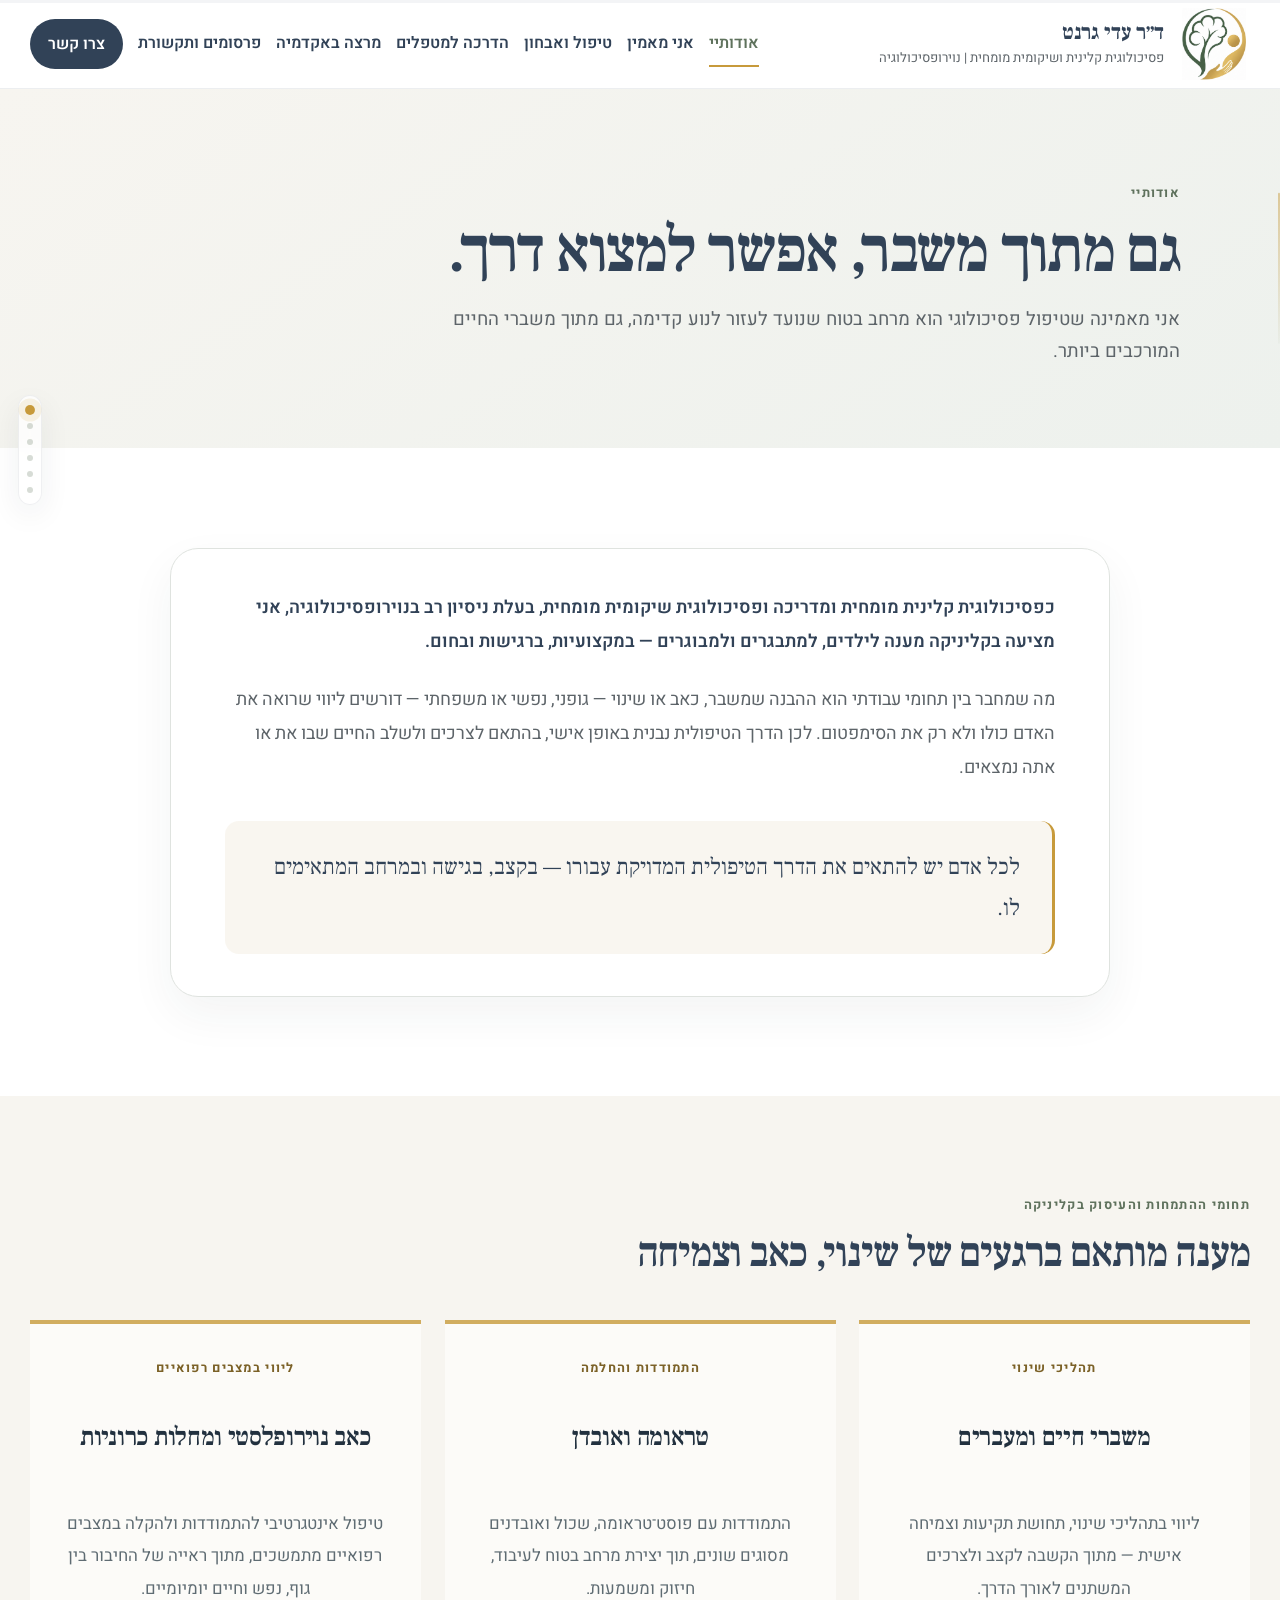
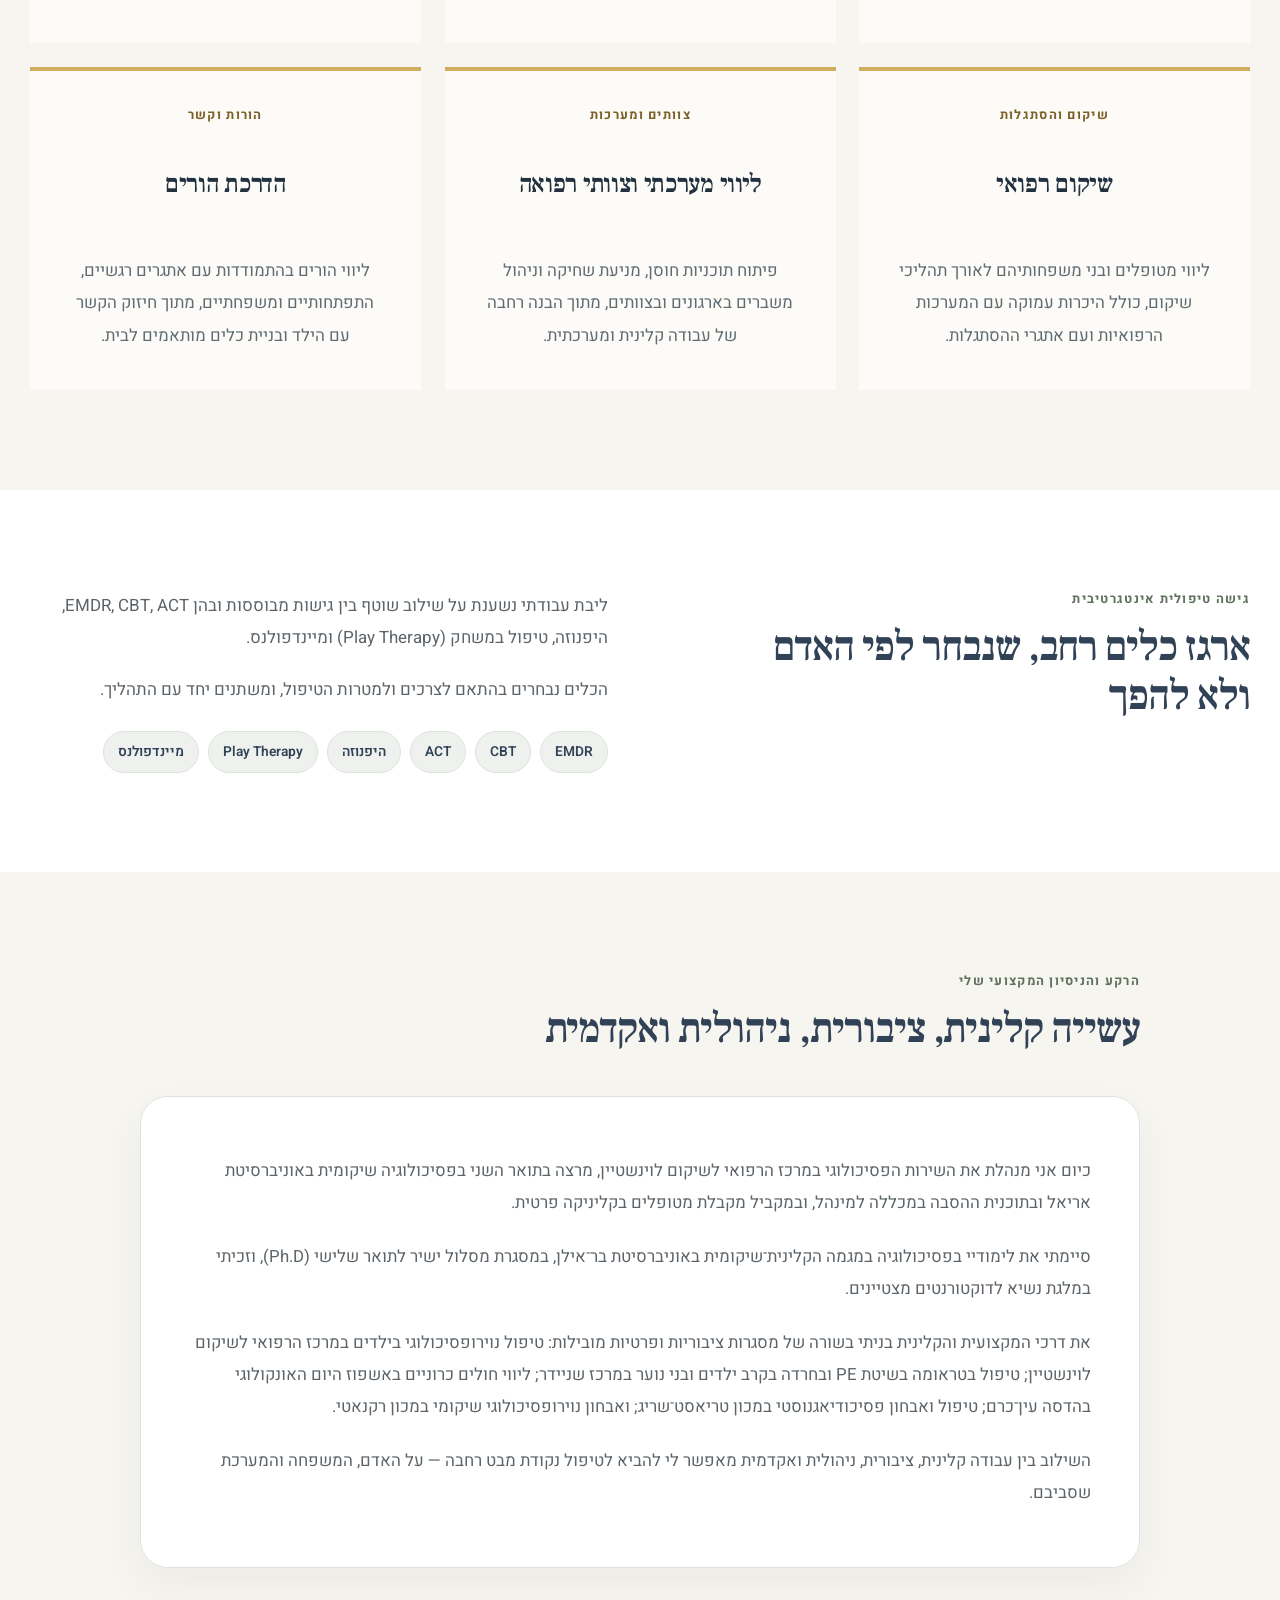
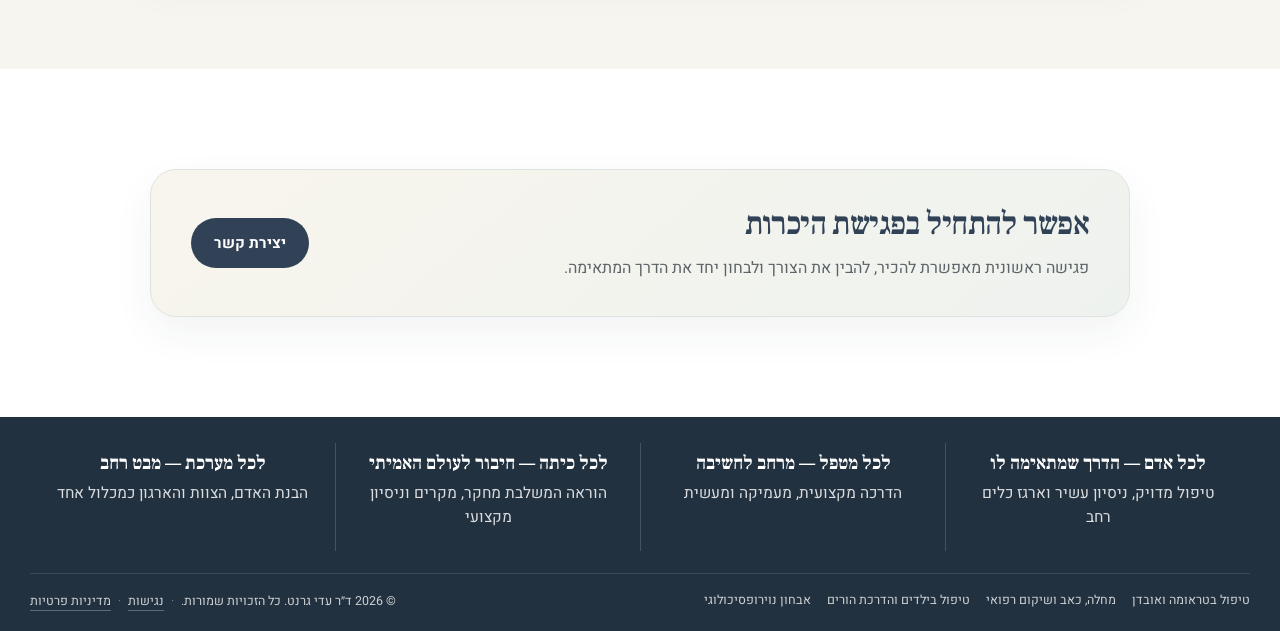
==== commit 4bd5763f: "Add files via upload" ====
--- a/about.html
+++ b/about.html
@@ -1,16 +1,25 @@
 <!DOCTYPE html>
 
 <html dir="rtl" lang="he">
-<head><meta charset="utf-8"/><meta content="width=device-width,initial-scale=1" name="viewport"/><meta content="אודות ד״ר עדי גרנט — פסיכולוגית קלינית ושיקומית מומחית ומדריכה, נוירופסיכולוגית, מנהלת השירות הפסיכולוגי בלוינשטיין, מרצה ומדריכה, עם קרוב לשלושה עשורים של ניסיון." name="description"/><meta content="#314257" name="theme-color"/>
+<head>
+<!-- Google tag (gtag.js) -->
+<script async src="https://www.googletagmanager.com/gtag/js?id=G-CSDEJJB0PF"></script>
+<script>
+  window.dataLayer = window.dataLayer || [];
+  function gtag(){dataLayer.push(arguments);}
+  gtag('js', new Date());
+  gtag('config', 'G-CSDEJJB0PF');
+</script>
+<meta charset="utf-8"/><meta content="width=device-width,initial-scale=1" name="viewport"/><meta content="אודות ד״ר עדי גרנט — פסיכולוגית קלינית מומחית ומדריכה ופסיכולוגית שיקומית מומחית, בעלת ניסיון רב בנוירופסיכולוגיה ובאבחון נוירופסיכולוגי, מנהלת השירות הפסיכולוגי בלוינשטיין ומרצה." name="description"/><meta content="#314257" name="theme-color"/>
 <meta content="he_IL" property="og:locale"/>
 <meta content="website" property="og:type"/>
-<meta content="ד״ר עדי גרנט | פסיכולוגית קלינית, שיקומית ונוירופסיכולוגית" property="og:title"/>
-<meta content="אודות ד״ר עדי גרנט — פסיכולוגית קלינית ושיקומית מומחית ומדריכה, נוירופסיכולוגית, מנהלת השירות הפסיכולוגי בלוינשטיין, מרצה ומדריכה, עם קרוב לשלושה עשורים של ניסיון." property="og:description"/><title>ד״ר עדי גרנט | פסיכולוגית קלינית, שיקומית ונוירופסיכולוגית</title><link href="https://fonts.googleapis.com" rel="preconnect"/><link crossorigin="" href="https://fonts.gstatic.com" rel="preconnect"/><link href="https://fonts.googleapis.com/css2?family=Heebo:wght@300;400;500;600;700&amp;family=Frank+Ruhl+Libre:wght@500;600;700&amp;display=swap" rel="stylesheet"/><link href="style.css" rel="stylesheet"/><script type="application/ld+json">{"@context":"https://schema.org","@graph":[{"@type":"WebSite","@id":"https://adigranat.github.io/#website","url":"https://adigranat.github.io/","name":"ד״ר עדי גרנט — פסיכולוגית קלינית ושיקומית","inLanguage":"he-IL","publisher":{"@id":"https://adigranat.github.io/#adi-granat"}},{"@type":"Person","@id":"https://adigranat.github.io/#adi-granat","name":"ד״ר עדי גרנט","url":"https://adigranat.github.io/","image":"https://adigranat.github.io/assets/adi-granat-portrait.webp","jobTitle":["פסיכולוגית קלינית","פסיכולוגית שיקומית","נוירופסיכולוגית","מדריכת פסיכולוגים"],"description":"פסיכולוגית קלינית ושיקומית מומחית ומדריכה, נוירופסיכולוגית, מנהלת השירות הפסיכולוגי במרכז הרפואי לשיקום לוינשטיין, מרצה ומדריכה.","telephone":"+972-54-247-4788","email":"Adi.psychoservice@gmail.com","address":{"@type":"PostalAddress","streetAddress":"מוטה גור 7","addressLocality":"פתח תקווה","addressCountry":"IL"},"worksFor":{"@type":"MedicalOrganization","name":"המרכז הרפואי לשיקום לוינשטיין"},"affiliation":[{"@type":"CollegeOrUniversity","name":"אוניברסיטת אריאל"},{"@type":"CollegeOrUniversity","name":"המכללה למינהל"}],"alumniOf":{"@type":"CollegeOrUniversity","name":"אוניברסיטת בר-אילן"},"sameAs":["https://www1.health.gov.il/nursing/influence/neta/2024-participants/adig/","https://www.ariel.ac.il/wp/acad-sec/%D7%99%D7%95%D7%9D-%D7%97%D7%A9%D7%99%D7%A4%D7%94-%D7%94%D7%9E%D7%92%D7%9E%D7%94-%D7%94%D7%A9%D7%99%D7%A7%D7%95%D7%9E%D7%99%D7%AA/","https://www.hebpsy.net/showprofile.asp?id=1170"],"knowsAbout":["טיפול פסיכולוגי","פסיכולוגיה קלינית","פסיכולוגיה שיקומית","נוירופסיכולוגיה","אבחון נוירופסיכולוגי","טראומה","פוסט טראומה","אובדן ושכול","משברי חיים ומעברים","שיקום רפואי","מחלות כרוניות","כאב נוירופלסטי","טיפול בילדים ובמתבגרים","הדרכת הורים","EMDR","CBT","ACT","היפנוזה","Play Therapy","מיינדפולנס"]},{"@type":"AboutPage","@id":"https://adigranat.github.io/about.html#webpage","url":"https://adigranat.github.io/about.html","name":"ד״ר עדי גרנט | פסיכולוגית קלינית, שיקומית ונוירופסיכולוגית","description":"אודות ד״ר עדי גרנט — פסיכולוגית קלינית ושיקומית מומחית ומדריכה, נוירופסיכולוגית, מנהלת השירות הפסיכולוגי בלוינשטיין, מרצה ומדריכה, עם קרוב לשלושה עשורים של ניסיון.","inLanguage":"he-IL","isPartOf":{"@id":"https://adigranat.github.io/#website"},"about":{"@id":"https://adigranat.github.io/#adi-granat"},"dateModified":"2026-08-20","breadcrumb":{"@id":"https://adigranat.github.io/about.html#breadcrumb"}},{"@type":"BreadcrumbList","@id":"https://adigranat.github.io/about.html#breadcrumb","itemListElement":[{"@type":"ListItem","position":1,"name":"דף הבית","item":"https://adigranat.github.io/"},{"@type":"ListItem","position":2,"name":"אודות ד״ר עדי גרנט","item":"https://adigranat.github.io/about.html"}]}]}</script><link href="https://adigranat.github.io/about.html" rel="canonical"/><meta content="https://adigranat.github.io/about.html" property="og:url"/><meta content="https://adigranat.github.io/assets/social-preview.jpg" property="og:image"/><meta content="1200" property="og:image:width"/><meta content="630" property="og:image:height"/><meta content="summary_large_image" name="twitter:card"/><meta content="ד״ר עדי גרנט | פסיכולוגית קלינית, שיקומית ונוירופסיכולוגית" name="twitter:title"/><meta content="אודות ד״ר עדי גרנט — פסיכולוגית קלינית ושיקומית מומחית ומדריכה, נוירופסיכולוגית, מנהלת השירות הפסיכולוגי בלוינשטיין, מרצה ומדריכה, עם קרוב לשלושה עשורים של ניסיון." name="twitter:description"/><meta content="https://adigranat.github.io/assets/social-preview.jpg" name="twitter:image"/><link href="assets/favicon-32.png" rel="icon" sizes="32x32" type="image/png"/><link href="assets/apple-touch-icon.png" rel="apple-touch-icon" sizes="180x180"/><meta content="ד״ר עדי גרנט" property="og:site_name"/><meta content="ד״ר עדי גרנט" name="author"/><meta content="index,follow,max-snippet:-1,max-image-preview:large,max-video-preview:-1" name="robots"/><meta content="ד״ר עדי גרנט — פסיכולוגית קלינית, שיקומית ונוירופסיכולוגית" property="og:image:alt"/><meta content="ד״ר עדי גרנט — פסיכולוגית קלינית, שיקומית ונוירופסיכולוגית" name="twitter:image:alt"/></head>
+<meta content="ד״ר עדי גרנט | פסיכולוגית קלינית ושיקומית מומחית | נוירופסיכולוגיה" property="og:title"/>
+<meta content="אודות ד״ר עדי גרנט — פסיכולוגית קלינית מומחית ומדריכה ופסיכולוגית שיקומית מומחית, בעלת ניסיון רב בנוירופסיכולוגיה ובאבחון נוירופסיכולוגי, מנהלת השירות הפסיכולוגי בלוינשטיין ומרצה." property="og:description"/><title>ד״ר עדי גרנט | פסיכולוגית קלינית ושיקומית מומחית | נוירופסיכולוגיה</title><link href="https://fonts.googleapis.com" rel="preconnect"/><link crossorigin="" href="https://fonts.gstatic.com" rel="preconnect"/><link href="https://fonts.googleapis.com/css2?family=Heebo:wght@300;400;500;600;700&amp;family=Frank+Ruhl+Libre:wght@500;600;700&amp;display=swap" rel="stylesheet"/><link href="style.css" rel="stylesheet"/><script type="application/ld+json">{"@context":"https://schema.org","@graph":[{"@type":"WebSite","@id":"https://adigranat.github.io/#website","url":"https://adigranat.github.io/","name":"ד״ר עדי גרנט — פסיכולוגית קלינית ושיקומית","inLanguage":"he-IL","publisher":{"@id":"https://adigranat.github.io/#adi-granat"}},{"@type":"Person","@id":"https://adigranat.github.io/#adi-granat","name":"ד״ר עדי גרנט","url":"https://adigranat.github.io/","image":"https://adigranat.github.io/assets/adi-granat-portrait.webp","jobTitle":["פסיכולוגית קלינית מומחית","פסיכולוגית שיקומית מומחית","מדריכת פסיכולוגים"],"description":"פסיכולוגית קלינית מומחית ומדריכה ופסיכולוגית שיקומית מומחית, בעלת ניסיון רב בנוירופסיכולוגיה ובאבחון נוירופסיכולוגי, מנהלת השירות הפסיכולוגי במרכז הרפואי לשיקום לוינשטיין ומרצה.","telephone":"+972-54-247-4788","email":"Adi.psychoservice@gmail.com","address":{"@type":"PostalAddress","streetAddress":"מוטה גור 7","addressLocality":"פתח תקווה","addressCountry":"IL"},"worksFor":{"@type":"MedicalOrganization","name":"המרכז הרפואי לשיקום לוינשטיין"},"affiliation":[{"@type":"CollegeOrUniversity","name":"אוניברסיטת אריאל"},{"@type":"CollegeOrUniversity","name":"המכללה למינהל"}],"alumniOf":{"@type":"CollegeOrUniversity","name":"אוניברסיטת בר-אילן"},"sameAs":["https://www1.health.gov.il/nursing/influence/neta/2024-participants/adig/","https://www.ariel.ac.il/wp/acad-sec/%D7%99%D7%95%D7%9D-%D7%97%D7%A9%D7%99%D7%A4%D7%94-%D7%94%D7%9E%D7%92%D7%9E%D7%94-%D7%94%D7%A9%D7%99%D7%A7%D7%95%D7%9E%D7%99%D7%AA/","https://www.hebpsy.net/showprofile.asp?id=1170"],"knowsAbout":["טיפול פסיכולוגי","פסיכולוגיה קלינית","פסיכולוגיה שיקומית","נוירופסיכולוגיה","אבחון נוירופסיכולוגי","טראומה","פוסט טראומה","אובדן ושכול","משברי חיים ומעברים","שיקום רפואי","מחלות כרוניות","כאב נוירופלסטי","טיפול בילדים ובמתבגרים","הדרכת הורים","EMDR","CBT","ACT","היפנוזה","Play Therapy","מיינדפולנס"]},{"@type":"AboutPage","@id":"https://adigranat.github.io/about.html#webpage","url":"https://adigranat.github.io/about.html","name":"ד״ר עדי גרנט | פסיכולוגית קלינית ושיקומית מומחית | נוירופסיכולוגיה","description":"אודות ד״ר עדי גרנט — פסיכולוגית קלינית מומחית ומדריכה ופסיכולוגית שיקומית מומחית, בעלת ניסיון רב בנוירופסיכולוגיה ובאבחון נוירופסיכולוגי, מנהלת השירות הפסיכולוגי בלוינשטיין ומרצה.","inLanguage":"he-IL","isPartOf":{"@id":"https://adigranat.github.io/#website"},"about":{"@id":"https://adigranat.github.io/#adi-granat"},"dateModified":"2026-08-20","breadcrumb":{"@id":"https://adigranat.github.io/about.html#breadcrumb"}},{"@type":"BreadcrumbList","@id":"https://adigranat.github.io/about.html#breadcrumb","itemListElement":[{"@type":"ListItem","position":1,"name":"דף הבית","item":"https://adigranat.github.io/"},{"@type":"ListItem","position":2,"name":"אודות ד״ר עדי גרנט","item":"https://adigranat.github.io/about.html"}]}]}</script><link href="https://adigranat.github.io/about.html" rel="canonical"/><meta content="https://adigranat.github.io/about.html" property="og:url"/><meta content="https://adigranat.github.io/assets/social-preview.jpg" property="og:image"/><meta content="1200" property="og:image:width"/><meta content="630" property="og:image:height"/><meta content="summary_large_image" name="twitter:card"/><meta content="ד״ר עדי גרנט | פסיכולוגית קלינית ושיקומית מומחית | נוירופסיכולוגיה" name="twitter:title"/><meta content="אודות ד״ר עדי גרנט — פסיכולוגית קלינית מומחית ומדריכה ופסיכולוגית שיקומית מומחית, בעלת ניסיון רב בנוירופסיכולוגיה ובאבחון נוירופסיכולוגי, מנהלת השירות הפסיכולוגי בלוינשטיין ומרצה." name="twitter:description"/><meta content="https://adigranat.github.io/assets/social-preview.jpg" name="twitter:image"/><link href="assets/favicon-32.png" rel="icon" sizes="32x32" type="image/png"/><link href="assets/apple-touch-icon.png" rel="apple-touch-icon" sizes="180x180"/><meta content="ד״ר עדי גרנט" property="og:site_name"/><meta content="ד״ר עדי גרנט" name="author"/><meta content="index,follow,max-snippet:-1,max-image-preview:large,max-video-preview:-1" name="robots"/><meta content="ד״ר עדי גרנט — פסיכולוגית קלינית ושיקומית מומחית | נוירופסיכולוגיה" property="og:image:alt"/><meta content="ד״ר עדי גרנט — פסיכולוגית קלינית ושיקומית מומחית | נוירופסיכולוגיה" name="twitter:image:alt"/></head>
 <body><a class="skip-link" href="#main">דילוג לתוכן המרכזי</a>
-<header class="site-header"><div class="shell header-inner"><a aria-label="דף הבית" class="brand" href="index.html"><img alt="" class="brand-logo" decoding="async" height="659" src="assets/logo-symbol.png" width="659"/><span><strong>ד״ר עדי גרנט</strong><small>פסיכולוגית קלינית, שיקומית ונוירופסיכולוגית</small></span></a><button aria-controls="nav" aria-expanded="false" class="menu-button" type="button">☰<span class="sr-only">פתיחת תפריט</span></button><nav aria-label="ניווט ראשי" class="main-nav" id="nav"><a class="active" href="about.html">אודותיי</a><a href="belief.html">אני מאמין</a><a href="therapy.html">טיפול ואבחון</a><a href="professionals.html">הדרכה למטפלים</a><a href="academia.html">מרצה באקדמיה</a><a href="media.html">פרסומים ותקשורת</a><a class="nav-cta" href="contact.html">צרו קשר</a></nav></div></header>
+<header class="site-header"><div class="shell header-inner"><a aria-label="דף הבית" class="brand" href="index.html"><img alt="" class="brand-logo" decoding="async" height="659" src="assets/logo-symbol.png" width="659"/><span><strong>ד״ר עדי גרנט</strong><small>פסיכולוגית קלינית ושיקומית מומחית | נוירופסיכולוגיה</small></span></a><button aria-controls="nav" aria-expanded="false" class="menu-button" type="button">☰<span class="sr-only">פתיחת תפריט</span></button><nav aria-label="ניווט ראשי" class="main-nav" id="nav"><a class="active" aria-current="page" href="about.html">אודותיי</a><a href="belief.html">אני מאמין</a><a href="therapy.html">טיפול ואבחון</a><a href="professionals.html">הדרכה למטפלים</a><a href="academia.html">מרצה באקדמיה</a><a href="media.html">פרסומים ותקשורת</a><a class="nav-cta" href="contact.html">צרו קשר</a></nav></div></header>
 <main id="main">
 <section class="page-hero about-page-hero"><div class="shell narrow about-hero-shell"><p class="eyebrow semantic-page-label">אודותיי</p><div class="about-hero-copy about-hero-copy-minimal"><h1 class="hero-display-statement">גם מתוך משבר, אפשר למצוא דרך.</h1><p class="hero-support-statement">אני מאמינה שטיפול פסיכולוגי הוא מרחב בטוח שנועד לעזור לנוע קדימה, גם מתוך משברי החיים המורכבים ביותר.</p></div></div></section>
-<section class="section"><div class="shell"><article class="about-intro-frame"><div class="about-intro-copy"><p>כפסיכולוגית קלינית ושיקומית מומחית ומדריכה, אני מציעה בקליניקה מענה לילדים, למתבגרים ולמבוגרים — במקצועיות, ברגישות ובחום.</p><p>מה שמחבר בין תחומי עבודתי הוא ההבנה שמשבר, כאב או שינוי — גופני, נפשי או משפחתי — דורשים ליווי שרואה את האדם כולו ולא רק את הסימפטום. לכן הדרך הטיפולית נבנית באופן אישי, בהתאם לצרכים ולשלב החיים שבו את או אתה נמצאים.</p><blockquote>לכל אדם יש להתאים את הדרך הטיפולית המדויקת עבורו — בקצב, בגישה ובמרחב המתאימים לו.</blockquote></div></article></div></section>
+<section class="section"><div class="shell"><article class="about-intro-frame"><div class="about-intro-copy"><p>כפסיכולוגית קלינית מומחית ומדריכה ופסיכולוגית שיקומית מומחית, בעלת ניסיון רב בנוירופסיכולוגיה, אני מציעה בקליניקה מענה לילדים, למתבגרים ולמבוגרים — במקצועיות, ברגישות ובחום.</p><p>מה שמחבר בין תחומי עבודתי הוא ההבנה שמשבר, כאב או שינוי — גופני, נפשי או משפחתי — דורשים ליווי שרואה את האדם כולו ולא רק את הסימפטום. לכן הדרך הטיפולית נבנית באופן אישי, בהתאם לצרכים ולשלב החיים שבו את או אתה נמצאים.</p><blockquote>לכל אדם יש להתאים את הדרך הטיפולית המדויקת עבורו — בקצב, בגישה ובמרחב המתאימים לו.</blockquote></div></article></div></section>
 <section class="section soft"><div class="shell"><div class="section-head about-section-head"><p class="eyebrow">תחומי ההתמחות והעיסוק בקליניקה</p><h2 class="about-section-title">מענה מותאם ברגעים של שינוי, כאב וצמיחה</h2></div><div class="expertise-grid-elegant"><article><p class="card-label">תהליכי שינוי</p><h3>משברי חיים ומעברים</h3><p>ליווי בתהליכי שינוי, תחושת תקיעות וצמיחה אישית — מתוך הקשבה לקצב ולצרכים המשתנים לאורך הדרך.</p></article><article><p class="card-label">התמודדות והחלמה</p><h3>טראומה ואובדן</h3><p>התמודדות עם פוסט־טראומה, שכול ואובדנים מסוגים שונים, תוך יצירת מרחב בטוח לעיבוד, חיזוק ומשמעות.</p></article><article><p class="card-label">ליווי במצבים רפואיים</p><h3>כאב נוירופלסטי ומחלות כרוניות</h3><p>טיפול אינטגרטיבי להתמודדות ולהקלה במצבים רפואיים מתמשכים, מתוך ראייה של החיבור בין גוף, נפש וחיים יומיומיים.</p></article><article><p class="card-label">שיקום והסתגלות</p><h3>שיקום רפואי</h3><p>ליווי מטופלים ובני משפחותיהם לאורך תהליכי שיקום, כולל היכרות עמוקה עם המערכות הרפואיות ועם אתגרי ההסתגלות.</p></article><article><p class="card-label">צוותים ומערכות</p><h3>ליווי מערכתי וצוותי רפואה</h3><p>פיתוח תוכניות חוסן, מניעת שחיקה וניהול משברים בארגונים ובצוותים, מתוך הבנה רחבה של עבודה קלינית ומערכתית.</p></article><article><p class="card-label">הורות וקשר</p><h3>הדרכת הורים</h3><p>ליווי הורים בהתמודדות עם אתגרים רגשיים, התפתחותיים ומשפחתיים, מתוך חיזוק הקשר עם הילד ובניית כלים מותאמים לבית.</p></article></div></div></section>
 <section class="section"><div class="shell split approach-section"><div class="approach-heading"><p class="eyebrow">גישה טיפולית אינטגרטיבית</p><h2>ארגז כלים רחב, שנבחר לפי האדם ולא להפך</h2></div><div class="prose"><p>ליבת עבודתי נשענת על שילוב שוטף בין גישות מבוססות ובהן EMDR, CBT, ACT, היפנוזה, טיפול במשחק (Play Therapy) ומיינדפולנס.</p><p>הכלים נבחרים בהתאם לצרכים ולמטרות הטיפול, ומשתנים יחד עם התהליך.</p><div class="method-tags"><span>EMDR</span><span>CBT</span><span>ACT</span><span>היפנוזה</span><span>Play Therapy</span><span>מיינדפולנס</span></div></div></div></section>
 <section class="section soft"><div class="shell professional-story"><div class="section-head"><p class="eyebrow">הרקע והניסיון המקצועי שלי</p><h2 class="professional-story-title">עשייה קלינית, ציבורית, ניהולית ואקדמית</h2></div><article class="professional-story-frame"><div class="prose long-prose"><p>כיום אני מנהלת את השירות הפסיכולוגי במרכז הרפואי לשיקום לוינשטיין, מרצה בתואר השני בפסיכולוגיה שיקומית באוניברסיטת אריאל ובתוכנית ההסבה במכללה למינהל, ובמקביל מקבלת מטופלים בקליניקה פרטית.</p><p>סיימתי את לימודיי בפסיכולוגיה במגמה הקלינית־שיקומית באוניברסיטת בר־אילן, במסגרת מסלול ישיר לתואר שלישי (Ph.D), וזכיתי במלגת נשיא לדוקטורנטים מצטיינים.</p><p>את דרכי המקצועית והקלינית בניתי בשורה של מסגרות ציבוריות ופרטיות מובילות: טיפול נוירופסיכולוגי בילדים במרכז הרפואי לשיקום לוינשטיין; טיפול בטראומה בשיטת PE ובחרדה בקרב ילדים ובני נוער במרכז שניידר; ליווי חולים כרוניים באשפוז היום האונקולוגי בהדסה עין־כרם; טיפול ואבחון פסיכודיאגנוסטי במכון טריאסט־שריג; ואבחון נוירופסיכולוגי שיקומי במכון רקנאטי.</p><p>השילוב בין עבודה קלינית, ציבורית, ניהולית ואקדמית מאפשר לי להביא לטיפול נקודת מבט רחבה — על האדם, המשפחה והמערכת שסביבם.</p></div></article></div></section>
@@ -37,7 +46,7 @@
 <div class="shell footer-lower-row">
 <nav aria-label="תחומי טיפול ואבחון" class="footer-topic-links"><a href="trauma.html">טיפול בטראומה ואובדן</a><a href="rehabilitation.html">מחלה, כאב ושיקום רפואי</a><a href="children.html">טיפול בילדים והדרכת הורים</a><a href="neuropsychology.html">אבחון נוירופסיכולוגי</a></nav>
 <div class="footer-bottom">
-<span>© <span id="year"></span> ד״ר עדי גרנט. כל הזכויות שמורות.</span>
+<span class="footer-legal">© <span id="year"></span> ד״ר עדי גרנט. כל הזכויות שמורות. <span class="footer-legal-separator" aria-hidden="true">·</span> <a href="accessibility.html">נגישות</a> <span class="footer-legal-separator" aria-hidden="true">·</span> <a href="privacy.html">מדיניות פרטיות</a></span>
 </div>
 </div>
 </footer><script src="script.js"></script></body></html>
--- a/style.css
+++ b/style.css
@@ -1281,3 +1281,77 @@
 .belief-visual-uploaded img{display:block;width:100%;height:auto;object-fit:contain;object-position:center;border-radius:32px}
 @media(max-width:1000px){.belief-visual-uploaded{max-width:720px;margin-inline:auto;width:100%}}
 @media(max-width:640px){.belief-visual-uploaded img{border-radius:24px}}
+
+
+/* V110 — legal, privacy and accessibility */
+.footer-legal{white-space:nowrap}
+.footer-legal a{color:inherit;text-decoration:none;border-bottom:1px solid rgba(255,255,255,.28);transition:.2s}
+.footer-legal a:hover,.footer-legal a:focus-visible{color:#fff;border-color:rgba(255,255,255,.75)}
+.footer-legal-separator{display:inline-block;margin-inline:4px;color:rgba(255,255,255,.38)}
+.contact-privacy-note{margin:14px 0 0;padding:12px 14px;border-radius:12px;background:rgba(49,66,87,.055);color:var(--text);font-size:.78rem;line-height:1.65}
+.contact-privacy-note strong{color:var(--navy)}
+.contact-privacy-note a{color:var(--sage-dark);font-weight:600;text-underline-offset:3px}
+.legal-page .page-hero{padding-bottom:58px}
+.legal-content{display:grid;gap:18px}
+.legal-card{border:1px solid var(--line);border-radius:22px;padding:28px 30px;background:#fff;box-shadow:0 10px 30px rgba(49,66,87,.045)}
+.legal-card h2{font-size:1.65rem;margin:0 0 12px;line-height:1.25}
+.legal-card p{margin:0;color:var(--text)}
+.legal-card p+p{margin-top:12px}
+.legal-card ul{margin:8px 0 0;padding-right:22px;color:var(--text)}
+.legal-card li+li{margin-top:7px}
+.legal-card a{color:var(--sage-dark);text-underline-offset:3px}
+.legal-note{font-size:.92rem}
+@media(max-width:980px){.footer-legal{white-space:normal}}
+@media(max-width:640px){.legal-card{padding:22px 20px}.legal-card h2{font-size:1.45rem}.contact-privacy-note{font-size:.76rem}.footer-legal{line-height:1.75}}
+
+/* V111 FINAL — accessibility fixes and legal-page visual alignment */
+:root{
+  --sage-dark:#5f725d;
+  --gold-text:#7b6127;
+  --focus:#7b6127;
+}
+
+/* Keep the approved gold as a decorative accent; use a darker gold only for text. */
+.card>span,
+.media-research-card .media-type,
+.media-year,
+.media-timeline-date,
+.expertise-grid-elegant .card-label{color:var(--gold-text)}
+.media-year{border-top-color:var(--gold)}
+
+/* Text contrast refinements while preserving the existing sage/gold palette. */
+.media-research-card .media-meta,
+.media-featured-section .media-research-card .media-meta{color:#5f6c73}
+.contact-idea-two-intro-body>p:not(.contact-idea-two-signature),
+.contact-idea-two-signature{color:var(--sage-dark)}
+
+/* Clear keyboard focus on light surfaces, with a light high-contrast ring in the dark footer. */
+a:focus-visible,button:focus-visible,summary:focus-visible{
+  outline:3px solid var(--focus);
+  outline-offset:4px;
+  border-radius:6px;
+}
+.button:focus-visible,.main-nav .nav-cta:focus-visible{border-radius:999px}
+.site-footer a:focus-visible{outline-color:#f1c86b}
+.faq-list summary:focus-visible{border-radius:4px}
+
+/* Align the new policy/accessibility pages with the site's existing framed-content language. */
+.legal-content{gap:20px}
+.legal-card{
+  border:1px solid var(--line);
+  border-radius:28px;
+  padding:36px 40px;
+  background:#fff;
+  box-shadow:0 18px 46px rgba(34,49,63,.055);
+}
+.legal-card h2{font-size:1.72rem;margin:0 0 12px;line-height:1.3}
+.legal-card a{overflow-wrap:anywhere}
+
+/* WCAG 1.4.10 reflow: neutralize the late desktop min-width rule at narrow widths. */
+@media(max-width:640px){
+  .header-inner{gap:10px}
+  .brand{min-width:0!important;max-width:calc(100% - 54px);flex:1 1 auto}
+  .menu-button{flex:0 0 44px;min-width:44px;min-height:44px;padding:0}
+  .legal-card{padding:26px 22px}
+  .legal-card h2{font-size:1.48rem}
+}
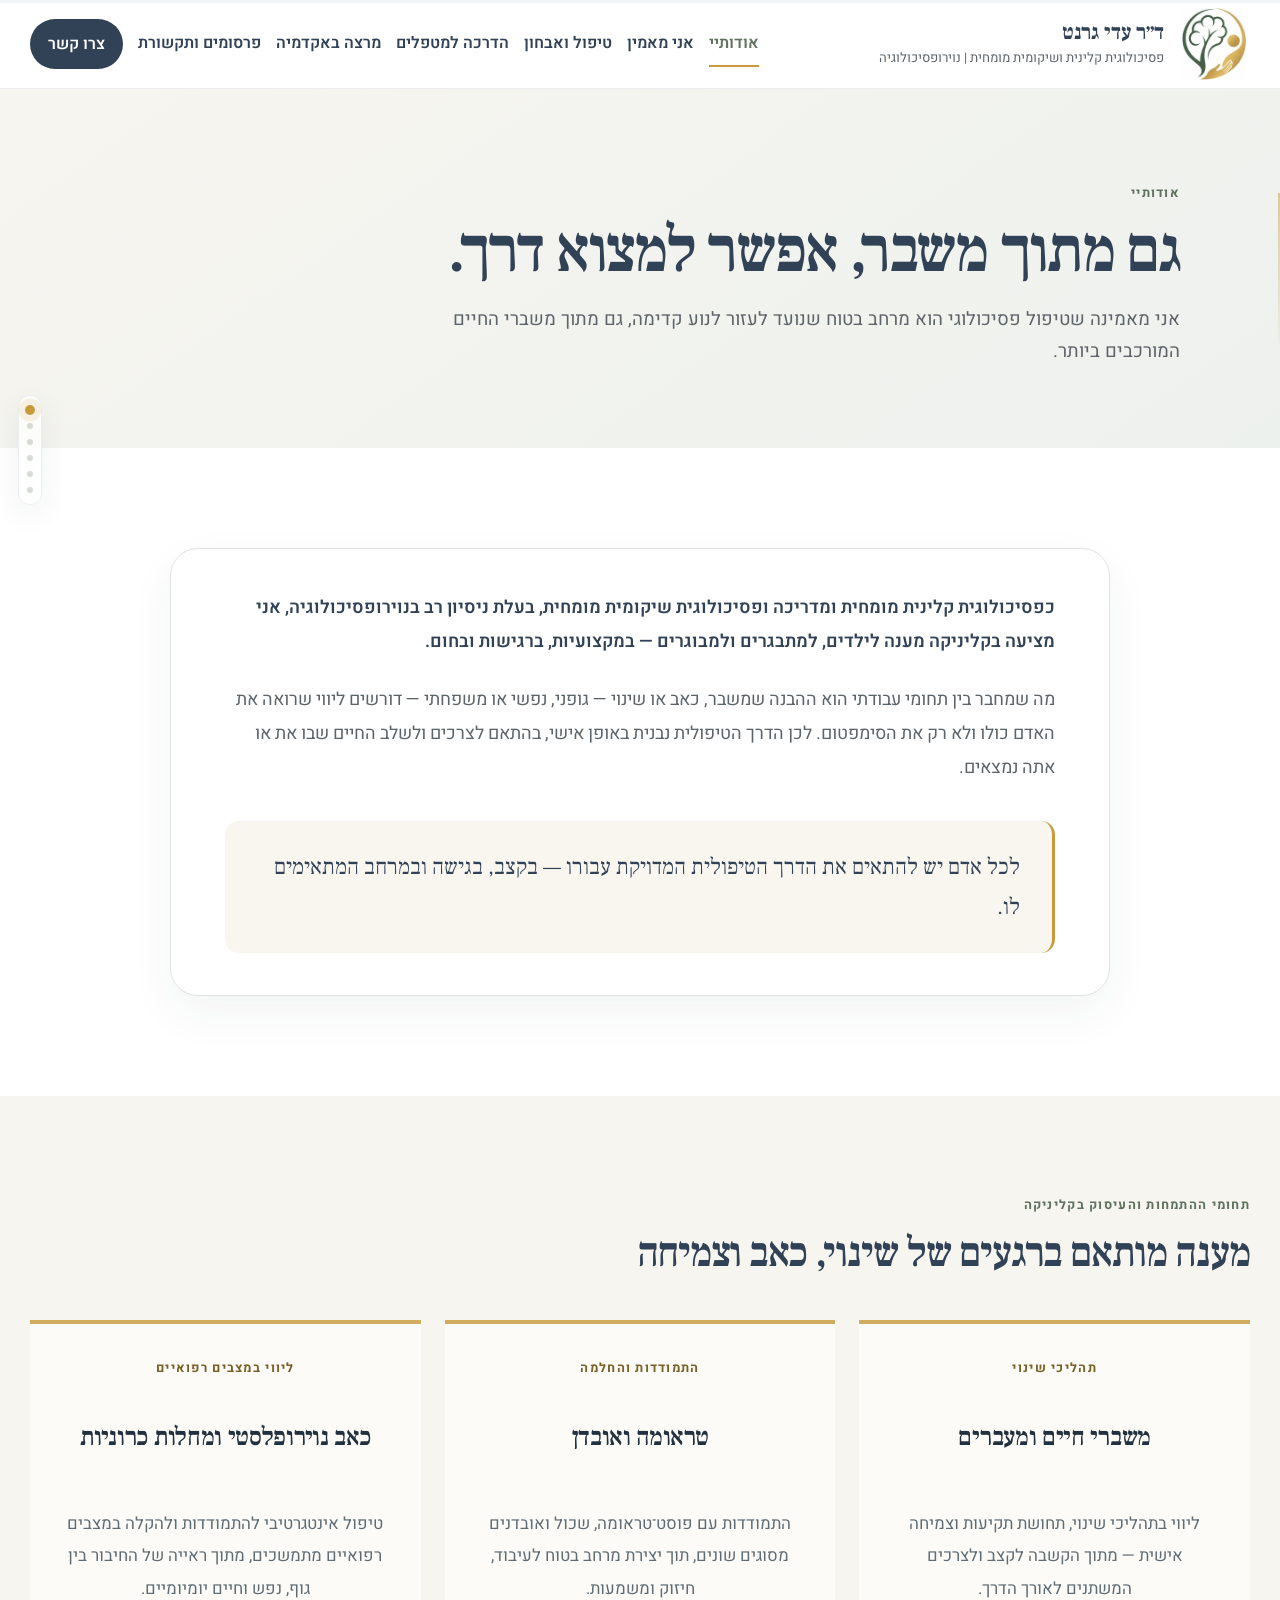
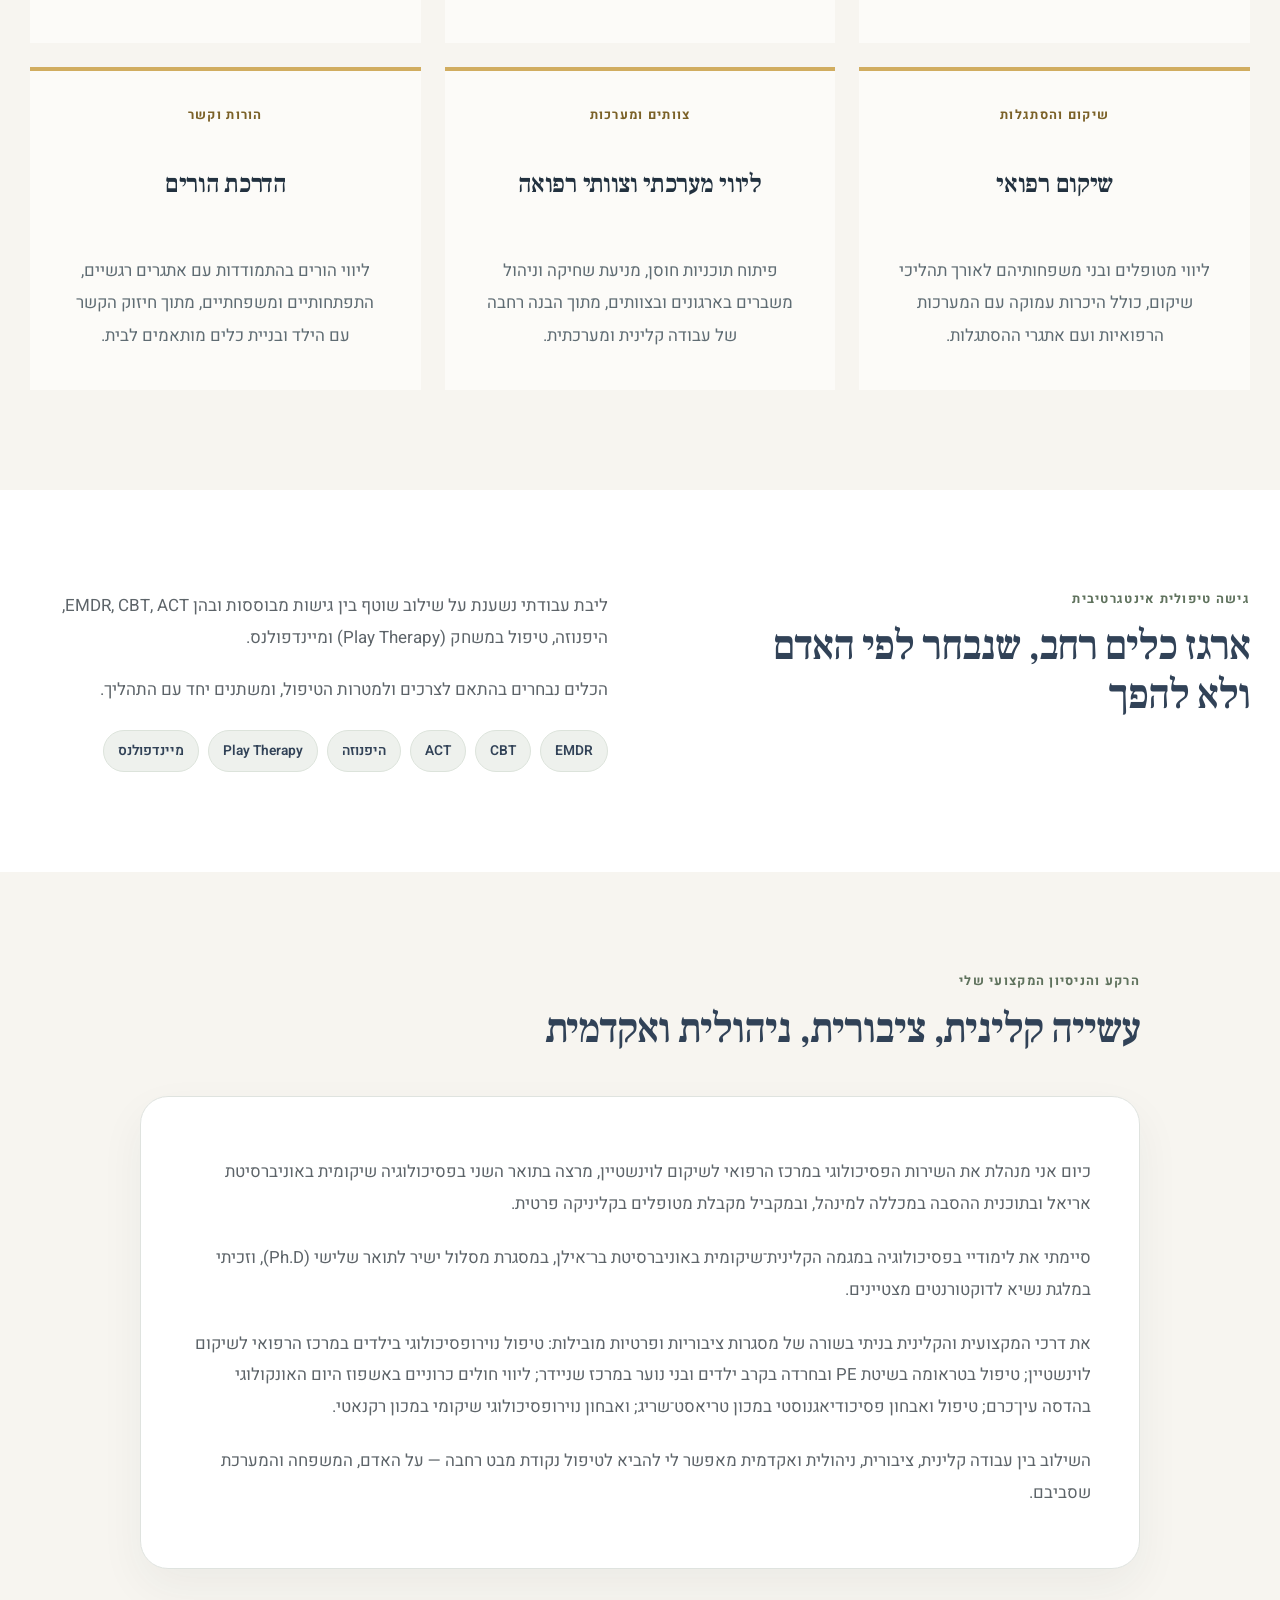
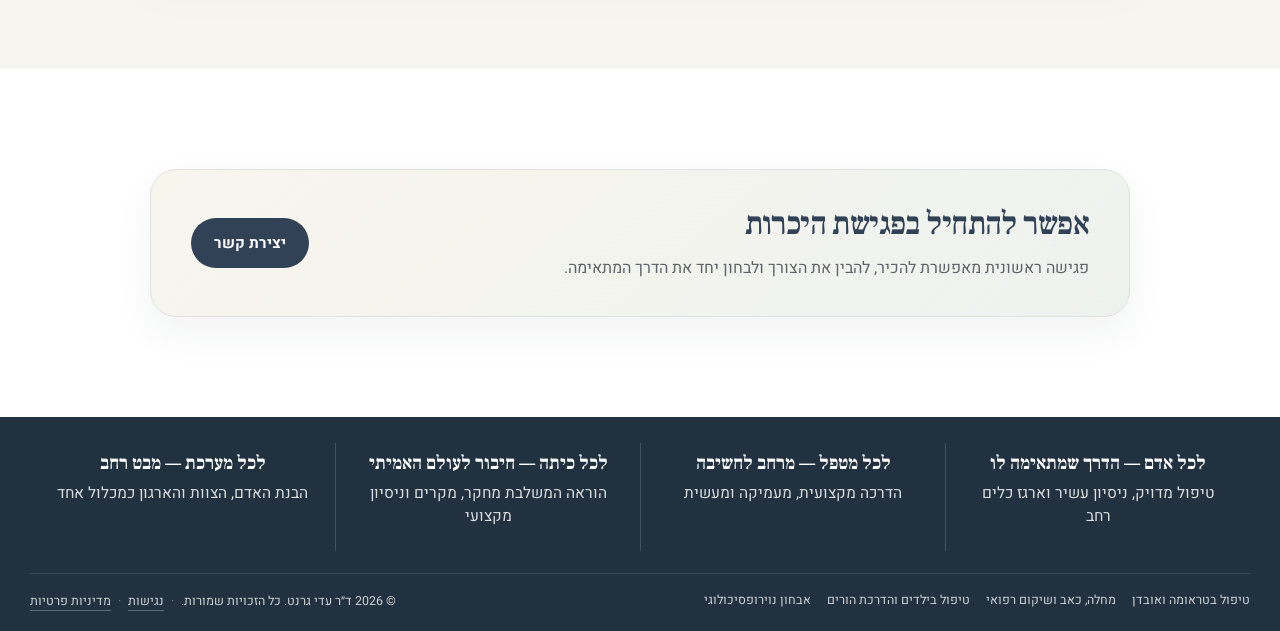
==== commit 8d2e7f96: "Add files via upload" ====
--- a/about.html
+++ b/about.html
@@ -14,9 +14,9 @@
 <meta content="he_IL" property="og:locale"/>
 <meta content="website" property="og:type"/>
 <meta content="ד״ר עדי גרנט | פסיכולוגית קלינית ושיקומית מומחית | נוירופסיכולוגיה" property="og:title"/>
-<meta content="אודות ד״ר עדי גרנט — פסיכולוגית קלינית מומחית ומדריכה ופסיכולוגית שיקומית מומחית, בעלת ניסיון רב בנוירופסיכולוגיה ובאבחון נוירופסיכולוגי, מנהלת השירות הפסיכולוגי בלוינשטיין ומרצה." property="og:description"/><title>ד״ר עדי גרנט | פסיכולוגית קלינית ושיקומית מומחית | נוירופסיכולוגיה</title><link href="https://fonts.googleapis.com" rel="preconnect"/><link crossorigin="" href="https://fonts.gstatic.com" rel="preconnect"/><link href="https://fonts.googleapis.com/css2?family=Heebo:wght@300;400;500;600;700&amp;family=Frank+Ruhl+Libre:wght@500;600;700&amp;display=swap" rel="stylesheet"/><link href="style.css" rel="stylesheet"/><script type="application/ld+json">{"@context":"https://schema.org","@graph":[{"@type":"WebSite","@id":"https://adigranat.github.io/#website","url":"https://adigranat.github.io/","name":"ד״ר עדי גרנט — פסיכולוגית קלינית ושיקומית","inLanguage":"he-IL","publisher":{"@id":"https://adigranat.github.io/#adi-granat"}},{"@type":"Person","@id":"https://adigranat.github.io/#adi-granat","name":"ד״ר עדי גרנט","url":"https://adigranat.github.io/","image":"https://adigranat.github.io/assets/adi-granat-portrait.webp","jobTitle":["פסיכולוגית קלינית מומחית","פסיכולוגית שיקומית מומחית","מדריכת פסיכולוגים"],"description":"פסיכולוגית קלינית מומחית ומדריכה ופסיכולוגית שיקומית מומחית, בעלת ניסיון רב בנוירופסיכולוגיה ובאבחון נוירופסיכולוגי, מנהלת השירות הפסיכולוגי במרכז הרפואי לשיקום לוינשטיין ומרצה.","telephone":"+972-54-247-4788","email":"Adi.psychoservice@gmail.com","address":{"@type":"PostalAddress","streetAddress":"מוטה גור 7","addressLocality":"פתח תקווה","addressCountry":"IL"},"worksFor":{"@type":"MedicalOrganization","name":"המרכז הרפואי לשיקום לוינשטיין"},"affiliation":[{"@type":"CollegeOrUniversity","name":"אוניברסיטת אריאל"},{"@type":"CollegeOrUniversity","name":"המכללה למינהל"}],"alumniOf":{"@type":"CollegeOrUniversity","name":"אוניברסיטת בר-אילן"},"sameAs":["https://www1.health.gov.il/nursing/influence/neta/2024-participants/adig/","https://www.ariel.ac.il/wp/acad-sec/%D7%99%D7%95%D7%9D-%D7%97%D7%A9%D7%99%D7%A4%D7%94-%D7%94%D7%9E%D7%92%D7%9E%D7%94-%D7%94%D7%A9%D7%99%D7%A7%D7%95%D7%9E%D7%99%D7%AA/","https://www.hebpsy.net/showprofile.asp?id=1170"],"knowsAbout":["טיפול פסיכולוגי","פסיכולוגיה קלינית","פסיכולוגיה שיקומית","נוירופסיכולוגיה","אבחון נוירופסיכולוגי","טראומה","פוסט טראומה","אובדן ושכול","משברי חיים ומעברים","שיקום רפואי","מחלות כרוניות","כאב נוירופלסטי","טיפול בילדים ובמתבגרים","הדרכת הורים","EMDR","CBT","ACT","היפנוזה","Play Therapy","מיינדפולנס"]},{"@type":"AboutPage","@id":"https://adigranat.github.io/about.html#webpage","url":"https://adigranat.github.io/about.html","name":"ד״ר עדי גרנט | פסיכולוגית קלינית ושיקומית מומחית | נוירופסיכולוגיה","description":"אודות ד״ר עדי גרנט — פסיכולוגית קלינית מומחית ומדריכה ופסיכולוגית שיקומית מומחית, בעלת ניסיון רב בנוירופסיכולוגיה ובאבחון נוירופסיכולוגי, מנהלת השירות הפסיכולוגי בלוינשטיין ומרצה.","inLanguage":"he-IL","isPartOf":{"@id":"https://adigranat.github.io/#website"},"about":{"@id":"https://adigranat.github.io/#adi-granat"},"dateModified":"2026-08-20","breadcrumb":{"@id":"https://adigranat.github.io/about.html#breadcrumb"}},{"@type":"BreadcrumbList","@id":"https://adigranat.github.io/about.html#breadcrumb","itemListElement":[{"@type":"ListItem","position":1,"name":"דף הבית","item":"https://adigranat.github.io/"},{"@type":"ListItem","position":2,"name":"אודות ד״ר עדי גרנט","item":"https://adigranat.github.io/about.html"}]}]}</script><link href="https://adigranat.github.io/about.html" rel="canonical"/><meta content="https://adigranat.github.io/about.html" property="og:url"/><meta content="https://adigranat.github.io/assets/social-preview.jpg" property="og:image"/><meta content="1200" property="og:image:width"/><meta content="630" property="og:image:height"/><meta content="summary_large_image" name="twitter:card"/><meta content="ד״ר עדי גרנט | פסיכולוגית קלינית ושיקומית מומחית | נוירופסיכולוגיה" name="twitter:title"/><meta content="אודות ד״ר עדי גרנט — פסיכולוגית קלינית מומחית ומדריכה ופסיכולוגית שיקומית מומחית, בעלת ניסיון רב בנוירופסיכולוגיה ובאבחון נוירופסיכולוגי, מנהלת השירות הפסיכולוגי בלוינשטיין ומרצה." name="twitter:description"/><meta content="https://adigranat.github.io/assets/social-preview.jpg" name="twitter:image"/><link href="assets/favicon-32.png" rel="icon" sizes="32x32" type="image/png"/><link href="assets/apple-touch-icon.png" rel="apple-touch-icon" sizes="180x180"/><meta content="ד״ר עדי גרנט" property="og:site_name"/><meta content="ד״ר עדי גרנט" name="author"/><meta content="index,follow,max-snippet:-1,max-image-preview:large,max-video-preview:-1" name="robots"/><meta content="ד״ר עדי גרנט — פסיכולוגית קלינית ושיקומית מומחית | נוירופסיכולוגיה" property="og:image:alt"/><meta content="ד״ר עדי גרנט — פסיכולוגית קלינית ושיקומית מומחית | נוירופסיכולוגיה" name="twitter:image:alt"/></head>
+<meta content="אודות ד״ר עדי גרנט — פסיכולוגית קלינית מומחית ומדריכה ופסיכולוגית שיקומית מומחית, בעלת ניסיון רב בנוירופסיכולוגיה ובאבחון נוירופסיכולוגי, מנהלת השירות הפסיכולוגי בלוינשטיין ומרצה." property="og:description"/><title>ד״ר עדי גרנט | פסיכולוגית קלינית ושיקומית מומחית | נוירופסיכולוגיה</title><link href="https://fonts.googleapis.com" rel="preconnect"/><link crossorigin="" href="https://fonts.gstatic.com" rel="preconnect"/><link href="https://fonts.googleapis.com/css2?family=Heebo:wght@400..700&amp;family=Frank+Ruhl+Libre:wght@500..700&amp;display=swap" rel="stylesheet"/><link href="style.css" rel="stylesheet"/><link href="effects.css" rel="preload" as="style" onload="this.onload=null;this.rel='stylesheet'"/><noscript><link href="effects.css" rel="stylesheet"/></noscript><script type="application/ld+json">{"@context":"https://schema.org","@graph":[{"@type":"WebSite","@id":"https://adigranat.github.io/#website","url":"https://adigranat.github.io/","name":"ד״ר עדי גרנט — פסיכולוגית קלינית ושיקומית","inLanguage":"he-IL","publisher":{"@id":"https://adigranat.github.io/#adi-granat"}},{"@type":"Person","@id":"https://adigranat.github.io/#adi-granat","name":"ד״ר עדי גרנט","url":"https://adigranat.github.io/","image":"https://adigranat.github.io/assets/adi-granat-portrait.webp","jobTitle":["פסיכולוגית קלינית מומחית","פסיכולוגית שיקומית מומחית","מדריכת פסיכולוגים"],"description":"פסיכולוגית קלינית מומחית ומדריכה ופסיכולוגית שיקומית מומחית, בעלת ניסיון רב בנוירופסיכולוגיה ובאבחון נוירופסיכולוגי, מנהלת השירות הפסיכולוגי במרכז הרפואי לשיקום לוינשטיין ומרצה.","telephone":"+972-54-247-4788","email":"Adi.psychoservice@gmail.com","address":{"@type":"PostalAddress","streetAddress":"מוטה גור 7","addressLocality":"פתח תקווה","addressCountry":"IL"},"worksFor":{"@type":"MedicalOrganization","name":"המרכז הרפואי לשיקום לוינשטיין"},"affiliation":[{"@type":"CollegeOrUniversity","name":"אוניברסיטת אריאל"},{"@type":"CollegeOrUniversity","name":"המכללה למינהל"}],"alumniOf":{"@type":"CollegeOrUniversity","name":"אוניברסיטת בר-אילן"},"sameAs":["https://www1.health.gov.il/nursing/influence/neta/2024-participants/adig/","https://www.ariel.ac.il/wp/acad-sec/%D7%99%D7%95%D7%9D-%D7%97%D7%A9%D7%99%D7%A4%D7%94-%D7%94%D7%9E%D7%92%D7%9E%D7%94-%D7%94%D7%A9%D7%99%D7%A7%D7%95%D7%9E%D7%99%D7%AA/","https://www.hebpsy.net/showprofile.asp?id=1170"],"knowsAbout":["טיפול פסיכולוגי","פסיכולוגיה קלינית","פסיכולוגיה שיקומית","נוירופסיכולוגיה","אבחון נוירופסיכולוגי","טראומה","פוסט טראומה","אובדן ושכול","משברי חיים ומעברים","שיקום רפואי","מחלות כרוניות","כאב נוירופלסטי","טיפול בילדים ובמתבגרים","הדרכת הורים","EMDR","CBT","ACT","היפנוזה","Play Therapy","מיינדפולנס"]},{"@type":"AboutPage","@id":"https://adigranat.github.io/about.html#webpage","url":"https://adigranat.github.io/about.html","name":"ד״ר עדי גרנט | פסיכולוגית קלינית ושיקומית מומחית | נוירופסיכולוגיה","description":"אודות ד״ר עדי גרנט — פסיכולוגית קלינית מומחית ומדריכה ופסיכולוגית שיקומית מומחית, בעלת ניסיון רב בנוירופסיכולוגיה ובאבחון נוירופסיכולוגי, מנהלת השירות הפסיכולוגי בלוינשטיין ומרצה.","inLanguage":"he-IL","isPartOf":{"@id":"https://adigranat.github.io/#website"},"about":{"@id":"https://adigranat.github.io/#adi-granat"},"dateModified":"2026-08-20","breadcrumb":{"@id":"https://adigranat.github.io/about.html#breadcrumb"}},{"@type":"BreadcrumbList","@id":"https://adigranat.github.io/about.html#breadcrumb","itemListElement":[{"@type":"ListItem","position":1,"name":"דף הבית","item":"https://adigranat.github.io/"},{"@type":"ListItem","position":2,"name":"אודות ד״ר עדי גרנט","item":"https://adigranat.github.io/about.html"}]}]}</script><link href="https://adigranat.github.io/about.html" rel="canonical"/><meta content="https://adigranat.github.io/about.html" property="og:url"/><meta content="https://adigranat.github.io/assets/social-preview.jpg" property="og:image"/><meta content="1200" property="og:image:width"/><meta content="630" property="og:image:height"/><meta content="summary_large_image" name="twitter:card"/><meta content="ד״ר עדי גרנט | פסיכולוגית קלינית ושיקומית מומחית | נוירופסיכולוגיה" name="twitter:title"/><meta content="אודות ד״ר עדי גרנט — פסיכולוגית קלינית מומחית ומדריכה ופסיכולוגית שיקומית מומחית, בעלת ניסיון רב בנוירופסיכולוגיה ובאבחון נוירופסיכולוגי, מנהלת השירות הפסיכולוגי בלוינשטיין ומרצה." name="twitter:description"/><meta content="https://adigranat.github.io/assets/social-preview.jpg" name="twitter:image"/><link href="assets/favicon-32.png" rel="icon" sizes="32x32" type="image/png"/><link href="assets/apple-touch-icon.png" rel="apple-touch-icon" sizes="180x180"/><meta content="ד״ר עדי גרנט" property="og:site_name"/><meta content="ד״ר עדי גרנט" name="author"/><meta content="index,follow,max-snippet:-1,max-image-preview:large,max-video-preview:-1" name="robots"/><meta content="ד״ר עדי גרנט — פסיכולוגית קלינית ושיקומית מומחית | נוירופסיכולוגיה" property="og:image:alt"/><meta content="ד״ר עדי גרנט — פסיכולוגית קלינית ושיקומית מומחית | נוירופסיכולוגיה" name="twitter:image:alt"/><link rel="describedby" href="/llms.txt"/></head>
 <body><a class="skip-link" href="#main">דילוג לתוכן המרכזי</a>
-<header class="site-header"><div class="shell header-inner"><a aria-label="דף הבית" class="brand" href="index.html"><img alt="" class="brand-logo" decoding="async" height="659" src="assets/logo-symbol.png" width="659"/><span><strong>ד״ר עדי גרנט</strong><small>פסיכולוגית קלינית ושיקומית מומחית | נוירופסיכולוגיה</small></span></a><button aria-controls="nav" aria-expanded="false" class="menu-button" type="button">☰<span class="sr-only">פתיחת תפריט</span></button><nav aria-label="ניווט ראשי" class="main-nav" id="nav"><a class="active" aria-current="page" href="about.html">אודותיי</a><a href="belief.html">אני מאמין</a><a href="therapy.html">טיפול ואבחון</a><a href="professionals.html">הדרכה למטפלים</a><a href="academia.html">מרצה באקדמיה</a><a href="media.html">פרסומים ותקשורת</a><a class="nav-cta" href="contact.html">צרו קשר</a></nav></div></header>
+<header class="site-header"><div class="shell header-inner"><a aria-label="דף הבית" class="brand" href="index.html"><img alt="" class="brand-logo" decoding="async" height="160" src="assets/logo-symbol.webp" width="144"/><span><strong>ד״ר עדי גרנט</strong><small>פסיכולוגית קלינית ושיקומית מומחית | נוירופסיכולוגיה</small></span></a><button aria-controls="nav" aria-expanded="false" class="menu-button" type="button">☰<span class="sr-only">פתיחת תפריט</span></button><nav aria-label="ניווט ראשי" class="main-nav" id="nav"><a class="active" aria-current="page" href="about.html">אודותיי</a><a href="belief.html">אני מאמין</a><a href="therapy.html">טיפול ואבחון</a><a href="professionals.html">הדרכה למטפלים</a><a href="academia.html">מרצה באקדמיה</a><a href="media.html">פרסומים ותקשורת</a><a class="nav-cta" href="contact.html">צרו קשר</a></nav></div></header>
 <main id="main">
 <section class="page-hero about-page-hero"><div class="shell narrow about-hero-shell"><p class="eyebrow semantic-page-label">אודותיי</p><div class="about-hero-copy about-hero-copy-minimal"><h1 class="hero-display-statement">גם מתוך משבר, אפשר למצוא דרך.</h1><p class="hero-support-statement">אני מאמינה שטיפול פסיכולוגי הוא מרחב בטוח שנועד לעזור לנוע קדימה, גם מתוך משברי החיים המורכבים ביותר.</p></div></div></section>
 <section class="section"><div class="shell"><article class="about-intro-frame"><div class="about-intro-copy"><p>כפסיכולוגית קלינית מומחית ומדריכה ופסיכולוגית שיקומית מומחית, בעלת ניסיון רב בנוירופסיכולוגיה, אני מציעה בקליניקה מענה לילדים, למתבגרים ולמבוגרים — במקצועיות, ברגישות ובחום.</p><p>מה שמחבר בין תחומי עבודתי הוא ההבנה שמשבר, כאב או שינוי — גופני, נפשי או משפחתי — דורשים ליווי שרואה את האדם כולו ולא רק את הסימפטום. לכן הדרך הטיפולית נבנית באופן אישי, בהתאם לצרכים ולשלב החיים שבו את או אתה נמצאים.</p><blockquote>לכל אדם יש להתאים את הדרך הטיפולית המדויקת עבורו — בקצב, בגישה ובמרחב המתאימים לו.</blockquote></div></article></div></section>
--- a/style.css
+++ b/style.css
@@ -1,1357 +1 @@
-:root{--navy:#314257;--navy-deep:#22313f;--sage:#a8b6a1;--sage-dark:#637761;--cream:#f7f5f0;--stone:#e8e4dc;--text:#5d6469;--white:#fff;--gold:#c79a3b;--line:#dfe3df;--shadow:0 24px 70px rgba(34,49,63,.12);--radius:24px;--max:1220px}*{box-sizing:border-box}html{scroll-behavior:smooth}body{margin:0;font-family:Heebo,Arial,sans-serif;color:var(--navy);background:#fff;line-height:1.75}a{color:inherit}img{display:block;max-width:100%}.shell{width:min(var(--max),calc(100% - 48px));margin:auto}.narrow{max-width:900px}.skip-link{position:fixed;top:8px;right:8px;z-index:999;transform:translateY(-150%);background:var(--navy);color:#fff;padding:10px 16px}.skip-link:focus{transform:none}.sr-only{position:absolute;width:1px;height:1px;overflow:hidden;clip:rect(0,0,0,0)}.site-header{position:sticky;top:0;z-index:50;background:rgba(255,255,255,.95);backdrop-filter:blur(16px);border-bottom:1px solid rgba(49,66,87,.09)}.header-inner{min-height:88px;display:flex;align-items:center;justify-content:space-between;gap:20px}.brand{display:flex;align-items:center;gap:12px;text-decoration:none;min-width:260px}.brand-logo{width:58px;height:58px;object-fit:contain}.brand strong,.brand small{display:block}.brand strong{font-family:"Frank Ruhl Libre",serif;font-size:1.18rem}.brand small{font-size:.72rem;color:var(--text);line-height:1.4}.main-nav{display:flex;align-items:center;gap:17px;white-space:nowrap}.main-nav a{text-decoration:none;font-size:.78rem;font-weight:600;padding:8px 0;border-bottom:2px solid transparent}.main-nav a:hover,.main-nav a.active{color:var(--sage-dark);border-color:var(--gold)}.main-nav .nav-cta{padding:10px 16px;border:0;border-radius:999px;background:var(--navy);color:#fff}.menu-button{display:none;background:none;border:0;font-size:1.7rem}.hero{padding:90px 0;background:linear-gradient(140deg,var(--cream),#edf1ed)}.hero-grid{display:grid;grid-template-columns:1.07fr .93fr;gap:80px;align-items:center}.eyebrow{margin:0 0 14px;color:var(--sage-dark);font-size:.78rem;font-weight:700;letter-spacing:.12em}.hero h1,.page-hero h1,h2,h3{font-family:"Frank Ruhl Libre",serif}.hero h1{margin:0;font-size:clamp(4.2rem,8vw,7rem);line-height:.93;letter-spacing:-.045em}.hero-lead{max-width:720px;color:var(--text);font-size:1.08rem}.actions{display:flex;flex-wrap:wrap;gap:12px;margin-top:28px}.button{display:inline-flex;align-items:center;justify-content:center;min-height:50px;padding:0 22px;border-radius:999px;text-decoration:none;font-weight:700;border:1px solid transparent;cursor:pointer;font-family:inherit;font-size:.95rem}.primary{background:var(--navy);color:#fff}.primary:hover{background:var(--navy-deep)}.secondary{border-color:var(--navy);background:transparent}.portrait{margin:0;position:relative}.portrait img{width:100%;height:580px;object-fit:cover;object-position:center 22%;padding:26px 12px 12px;background:#fff;border:1px solid rgba(49,66,87,.12);border-radius:34px;box-shadow:var(--shadow)}.portrait figcaption{position:absolute;bottom:24px;right:24px;left:24px;padding:15px 18px;background:rgba(49,66,87,.94);color:#fff;text-align:center;border-radius:12px;font-weight:500;letter-spacing:.01em}.section{padding:100px 0}.soft{background:var(--cream)}.split{display:grid;grid-template-columns:.82fr 1.18fr;gap:90px;align-items:start}.section h2,.page-hero h1{font-size:clamp(2.5rem,5vw,4.35rem);line-height:1.08;letter-spacing:-.035em;margin:0 0 20px}.prose p{color:var(--text)}.prose .lead{color:var(--navy);font-size:1.2rem}.section-head{max-width:760px;margin-bottom:42px}.cards{display:grid;gap:20px}.cards.three{grid-template-columns:repeat(3,1fr)}.card{display:block;padding:30px;background:#fff;border:1px solid var(--line);border-radius:var(--radius);text-decoration:none;box-shadow:0 12px 35px rgba(49,66,87,.055);transition:.2s}.card:hover{transform:translateY(-4px);box-shadow:var(--shadow)}.card>span{color:var(--gold);font-weight:700}.card h2,.card h3{font-size:1.5rem;line-height:1.3;margin:14px 0 10px}.card p{color:var(--text);margin:0}.cta-panel{background:var(--cream);padding:45px;border-radius:32px;display:flex;justify-content:space-between;align-items:center;gap:30px}.cta-panel h2{font-size:clamp(2.3rem,4vw,3.5rem)}.page-hero{padding:95px 0 80px;background:linear-gradient(145deg,var(--cream),#eef1ed)}.page-hero .lead{font-size:1.23rem;color:var(--text);max-width:790px}.site-footer{background:var(--navy-deep);color:#fff;padding:48px 0 20px}.footer-bottom{display:flex;justify-content:space-between;gap:25px;border-top:1px solid rgba(255,255,255,.12);margin-top:35px;padding-top:18px;font-size:.75rem;color:rgba(255,255,255,.58)}@media(max-width:1120px){.main-nav{gap:11px}.main-nav a{font-size:.72rem}.brand{min-width:230px}.brand small{display:none}}@media(max-width:980px){.menu-button{display:block}.main-nav{display:none;position:absolute;top:88px;right:20px;left:20px;flex-direction:column;align-items:stretch;background:#fff;padding:14px;border-radius:18px;box-shadow:var(--shadow);white-space:normal}.main-nav.open{display:flex}.main-nav a{padding:10px 12px;font-size:.9rem}.hero-grid,.split{grid-template-columns:1fr;gap:45px}.portrait{max-width:600px}.cards.three{grid-template-columns:1fr 1fr}.cta-panel{align-items:flex-start;flex-direction:column}}@media(max-width:640px){.shell{width:min(var(--max),calc(100% - 28px))}.header-inner{min-height:76px}.brand-logo{width:48px;height:48px}.brand{min-width:0}.brand strong{font-size:1rem}.hero,.page-hero{padding:65px 0}.hero h1{font-size:4rem}.portrait img{height:430px;padding:20px 9px 9px}.section{padding:72px 0}.cards.three{grid-template-columns:1fr}.cta-panel{padding:28px}.footer-bottom{flex-direction:column}}
-
-/* Audience-focused homepage */
-.audience-hero{background:linear-gradient(135deg,#faf8f3 0%,#edf2ef 58%,#e3e9ec 100%)}
-
-
-.audience-actions{gap:10px}
-.soft-button{background:#dce7e1;border-color:#aebfb6;color:var(--navy-deep)}
-.soft-button:hover{background:#cfded6}
-.centered{text-align:center;margin-inline:auto}
-.centered>p:last-child{color:var(--text);max-width:820px;margin-inline:auto}
-
-
-@media(max-width:980px){}
-@media(max-width:640px){.audience-actions{flex-direction:column}.audience-actions .button{width:100%}}
-
-/* Header refinements */
-.brand{min-width:300px}
-.brand small{max-width:270px}
-.main-nav a{font-size:.8rem}
-#academia{scroll-margin-top:110px}
-@media (max-width:1180px){
-  .brand{min-width:270px}
-  .main-nav{gap:11px}
-  .main-nav a{font-size:.74rem}
-}
-
-
-/* Homepage hero content refinement */
-.audience-hero{padding-top:54px;padding-bottom:68px}
-.audience-hero .hero-grid{align-items:start}
-.audience-hero .hero-copy{padding-top:0}
-.audience-hero .hero h1,
-.audience-hero h1{margin-bottom:20px}
-.hero-profile{
-  border-right:3px solid var(--gold);
-  padding-right:18px;
-  display:grid;
-  gap:5px;
-  margin-bottom:22px;
-}
-.hero-profile p{
-  margin:0;
-  font-weight:600;
-  color:var(--navy);
-  line-height:1.55;
-}
-.audience-hero .hero-lead{
-  margin:0;
-  max-width:720px;
-  font-size:1.05rem;
-  line-height:1.85;
-}
-.audience-actions{margin-top:24px}
-.hero-location{
-  margin-top:22px;
-  display:grid;
-  gap:5px;
-  color:var(--text);
-  font-size:.94rem;
-}
-.hero-location p{
-  margin:0;
-  padding-right:18px;
-  position:relative;
-}
-.hero-location p::before{
-  content:"•";
-  position:absolute;
-  right:0;
-  color:var(--gold);
-  font-weight:700;
-}
-@media (max-width:900px){
-  .audience-hero{padding-top:38px;padding-bottom:52px}
-  .audience-hero .hero-grid{align-items:center}
-  .hero-profile{margin-bottom:18px}
-}
-
-
-/* Header typography enlargement */
-.brand{min-width:320px}
-.brand strong{font-size:1.34rem;line-height:1.15}
-.main-nav{gap:16px}
-.main-nav a{font-size:.86rem;font-weight:600}
-.main-nav .nav-cta{padding:11px 18px}
-
-@media (max-width:1180px){
-  .brand{min-width:285px}
-  .brand strong{font-size:1.24rem}
-  .brand small{font-size:.76rem;max-width:255px}
-  .main-nav{gap:10px}
-  .main-nav a{font-size:.78rem}
-}
-
-
-/* Larger top navigation text */
-.main-nav a{
-  font-size:1rem;
-  font-weight:600;
-}
-.main-nav{
-  gap:15px;
-}
-.main-nav .nav-cta{
-  font-size:1rem;
-  padding:11px 18px;
-}
-
-@media (max-width:1180px){
-  .main-nav a{
-    font-size:.9rem;
-  }
-  .main-nav{
-    gap:9px;
-  }
-}
-
-@media (max-width:900px){
-  .main-nav a,
-  .main-nav .nav-cta{
-    font-size:1rem;
-  }
-}
-
-
-/* Four audience messages */
-
-
-@media (max-width:900px){
-
-
-}
-
-@media (max-width:560px){
-
-
-}
-
-
-/* Alignment fix for four-message boxes */
-
-
-@media (max-width: 1100px){
-
-
-}
-
-@media (max-width: 900px){
-
-
-}
-
-@media (max-width: 560px){
-
-
-}
-
-
-/* Tighter spacing between headline and supporting sentence */
-
-
-@media (max-width:900px){
-
-}
-
-
-/* Final alignment fix for the four blue boxes */
-
-
-@media (max-width:900px){
-
-
-}
-
-@media (max-width:560px){
-
-
-}
-
-
-/* Reduce the gap between the title and the explanation in the four blue boxes */
-
-
-@media (max-width:560px){
-
-}
-
-
-/* Further reduce the gap between headline and explanation */
-
-
-/* Uniform alignment for the four blue boxes */
-
-
-@media (max-width:900px){
-
-
-}
-
-@media (max-width:560px){
-
-
-}
-
-
-/* Four-message strip as the site footer introduction */
-.site-footer{
-  padding-top:0;
-}
-
-
-@media (max-width:900px){
-
-
-}
-
-@media (max-width:560px){
-
-
-}
-
-
-/* Footer redesign: four readable boxes instead of the old footer text columns */
-.site-footer.site-footer-messages-only{
-  background: var(--navy-deep);
-  color:#fff;
-  padding: 26px 0 18px;
-}
-
-.site-footer-messages-only .footer-messages-grid{
-  display:grid;
-  grid-template-columns: repeat(4, minmax(0,1fr));
-  gap: 0;
-  align-items: stretch;
-}
-
-.site-footer-messages-only .footer-message-box{
-  display:flex;
-  flex-direction:column;
-  align-items:center;
-  justify-content:flex-start;
-  text-align:center;
-  min-height:108px;
-  padding: 8px 24px 6px;
-  border-left:1px solid rgba(255,255,255,.16);
-}
-
-.site-footer-messages-only .footer-message-box:last-child{
-  border-left:0;
-}
-
-.site-footer-messages-only .footer-message-box strong{
-  display:block;
-  font-family:"Frank Ruhl Libre",serif;
-  font-size:1.18rem;
-  line-height:1.34;
-  font-weight:700;
-  color:#fff;
-  margin:0 0 6px;
-  max-width:310px;
-}
-
-.site-footer-messages-only .footer-message-box span{
-  display:block;
-  font-size:.97rem;
-  line-height:1.5;
-  color:rgba(255,255,255,.84);
-  max-width:310px;
-}
-
-.site-footer-messages-only .footer-bottom{
-  display:flex;
-  justify-content:space-between;
-  gap:22px;
-  border-top:1px solid rgba(255,255,255,.12);
-  margin-top:22px;
-  padding-top:16px;
-  font-size:.78rem;
-  color:rgba(255,255,255,.62);
-}
-
-@media (max-width: 900px){
-  .site-footer-messages-only .footer-messages-grid{
-    grid-template-columns:1fr 1fr;
-  }
-  .site-footer-messages-only .footer-message-box{
-    min-height:unset;
-    padding:16px 20px 14px;
-    border-bottom:1px solid rgba(255,255,255,.16);
-  }
-  .site-footer-messages-only .footer-message-box:nth-child(2n){
-    border-left:0;
-  }
-}
-
-@media (max-width: 560px){
-  .site-footer-messages-only .footer-messages-grid{
-    grid-template-columns:1fr;
-  }
-  .site-footer-messages-only .footer-message-box{
-    border-left:0;
-  }
-  .site-footer-messages-only .footer-bottom{
-    flex-direction:column;
-  }
-}
-
-
-/* About & belief pages */
-.about-page-hero{background:linear-gradient(145deg,#f7f5f0,#edf1ed)}
-
-
-.belief-card>span{display:inline-grid;place-items:center;width:38px;height:38px;border-radius:50%;background:rgba(199,154,59,.14);color:#8a6824;font-weight:700;font-size:.8rem}
-
-.approach-section{align-items:start}.method-tags{display:flex;flex-wrap:wrap;gap:9px;margin-top:24px}.method-tags span{padding:8px 14px;border-radius:999px;background:#eef1ed;border:1px solid #dce3db;font-weight:600;font-size:.86rem}
-.professional-story{max-width:1000px}.long-prose{max-width:900px;font-size:1.05rem}.long-prose p+p{margin-top:22px}
-.belief-hero{padding:76px 0;background:linear-gradient(140deg,#f8f5ed,#eaf0eb)}
-.belief-hero-grid{display:grid;grid-template-columns:.9fr 1.1fr;gap:70px;align-items:center}
-.belief-copy h1{font-family:"Frank Ruhl Libre",serif;font-size:clamp(3rem,6vw,5.4rem);line-height:1.03;letter-spacing:-.035em;margin:0 0 24px}.belief-copy .lead{color:var(--text);font-size:1.13rem;max-width:620px}
-.belief-visual{margin:0;position:relative}.belief-visual img{width:100%;border-radius:32px;box-shadow:var(--shadow);border:1px solid rgba(49,66,87,.1)}.belief-visual figcaption{position:absolute;left:50%;transform:translateX(-50%);bottom:22px;width:max-content;max-width:calc(100% - 48px);background:rgba(247,245,240,.84);backdrop-filter:blur(8px);-webkit-backdrop-filter:blur(8px);color:var(--navy);padding:12px 20px;border-radius:999px;text-align:center;font-weight:600;border:1px solid rgba(255,255,255,.65);box-shadow:0 10px 24px rgba(34,49,63,.14)}
-.belief-copy-minimal{display:flex;align-items:center}.belief-copy-minimal .lead{font-family:"Frank Ruhl Libre",serif;font-size:clamp(1.9rem,3vw,2.75rem);line-height:1.55;color:var(--navy);max-width:560px;margin:0}@media(max-width:1000px){}
-
-
-.belief-principles .cards{margin-top:34px}.belief-card{border-top:3px solid var(--sage)}.belief-card h3{margin-top:0}.belief-cta-panel{max-width:980px;margin:auto;padding:34px 40px;background:linear-gradient(140deg,#f8f5ed,#eef2ee);border:1px solid var(--line);border-radius:26px;box-shadow:0 16px 40px rgba(34,49,63,.06)}.belief-cta-panel h2{margin:0 0 8px;font-size:1.72rem;line-height:1.3}.belief-cta-panel p{margin:0;color:var(--text);font-size:1.12rem;line-height:1.7}
-@media(max-width:1000px){.belief-hero-grid{grid-template-columns:1fr}.expertise-grid-elegant{grid-template-columns:1fr 1fr}.expertise-grid-elegant article{min-height:320px}.belief-visual{max-width:720px}}
-@media(max-width:640px){.expertise-grid-elegant{grid-template-columns:1fr}.expertise-grid-elegant article{padding:28px 22px}.expertise-grid-elegant h3{font-size:1.38rem;max-width:100%}.belief-hero{padding:56px 0}.belief-copy h1{font-size:3.1rem}.belief-visual figcaption{position:static;transform:none;margin:12px auto 0;background:rgba(247,245,240,.96);color:var(--navy);max-width:100%;box-shadow:none}.belief-intro-frame{padding:48px 26px 34px}.belief-intro-copy p{font-size:1.04rem;line-height:1.9}.belief-intro-copy .belief-opening{font-size:1.04rem;line-height:1.9}.belief-intro-copy blockquote{font-size:1.22rem;margin:30px 0 0;padding:22px}.belief-cta-panel{padding:28px 22px}.belief-cta-panel h2{font-size:1.48rem}.belief-cta-panel p{font-size:1.05rem}}
-
-
-.about-intro-frame{max-width:940px;margin:auto;padding:42px 48px;background:#fff;border:1px solid var(--line);border-radius:28px;box-shadow:0 18px 46px rgba(34,49,63,.055)}
-.about-intro-copy{max-width:830px;margin:auto}
-.about-intro-copy p{font-size:1.12rem;line-height:1.95;color:var(--text);margin:0 0 24px}
-.about-intro-copy p:first-child{font-weight:600;color:var(--navy);margin-top:0}
-.about-intro-copy blockquote{margin:36px 0 0;padding:26px 32px;border-right:3px solid var(--gold);background:rgba(248,245,237,.82);font-family:"Frank Ruhl Libre",serif;font-size:1.4rem;line-height:1.8;border-radius:14px;color:var(--navy)}
-
-.professionals-intro-frame{max-width:940px;margin:auto}
-.academia-intro-frame{max-width:940px;margin:auto}
-.academia-intro-copy{max-width:830px;margin:auto}
-.about-intro-copy.academia-intro-copy p.lead:first-child{font-size:1.12rem;line-height:1.95;color:var(--text);font-weight:400;margin:0 0 24px}
-
-.professionals-section-head{max-width:830px;margin:0 auto 26px}
-.professionals-section-head h2{margin-bottom:0}
-.professionals-intro-copy{max-width:830px;margin:auto}
-.professionals-intro-copy .lead{font-size:1.12rem;line-height:1.95;color:var(--text);font-weight:400;margin:0 0 24px}
-.professional-story-frame{margin-top:34px;padding:42px 48px;background:#fff;border:1px solid var(--line);border-radius:28px;box-shadow:0 18px 46px rgba(34,49,63,.055)}.about-cta-panel{max-width:980px;margin:auto;padding:34px 40px;background:linear-gradient(140deg,#f8f5ed,#eef2ee);border:1px solid var(--line);border-radius:26px;box-shadow:0 16px 40px rgba(34,49,63,.06)}.about-cta-panel h2{margin:0 0 10px;font-size:2rem;line-height:1.25}.about-cta-panel p{margin:0;color:var(--text);font-size:1rem}
-@media(max-width:640px){.professional-story-frame,.about-intro-frame{padding:48px 26px 34px}.about-intro-copy p{font-size:1.04rem;line-height:1.9}.about-intro-copy blockquote{font-size:1.22rem;padding:22px}.about-cta-panel{padding:28px 22px}.about-cta-panel h2{font-size:1.55rem}}
-
-
-.about-section-head{max-width:none}.about-section-title{font-size:clamp(1.6rem,2vw,1.95rem);line-height:1.32;white-space:nowrap}
-.expertise-grid-elegant{grid-template-columns:repeat(3,minmax(0,1fr));gap:24px;align-items:stretch;margin-top:40px}.expertise-grid-elegant article{grid-column:auto;background:#fcfbf8;border:0;border-top:4px solid rgba(199,154,59,.8);border-radius:0;padding:36px 34px 40px;min-height:356px;display:flex;flex-direction:column;justify-content:flex-start;align-items:center;text-align:center;box-shadow:none}.expertise-grid-elegant .card-label{margin:0 0 24px;color:#b68149;font-size:1rem;font-weight:700;line-height:1.4}.expertise-grid-elegant h3{margin:0 0 34px;font-size:clamp(1.55rem,1.6vw,1.9rem);line-height:1.38;max-width:96%;color:var(--navy-deep)}.expertise-grid-elegant p:last-child{margin:0;color:#5f6c73;font-size:1.05rem;line-height:1.92;max-width:96%}
-
-
-/* About expertise: six cards in a clear 3×2 reading flow */
-.expertise-grid-elegant{
-  display:grid;
-  grid-template-columns:repeat(3,minmax(0,1fr));
-  grid-auto-flow:row;
-  direction:rtl;
-  column-gap:24px;
-  row-gap:24px;
-  align-items:stretch;
-}
-.expertise-grid-elegant article{
-  width:100%;
-  min-height:320px;
-  height:100%;
-  padding:34px 30px 38px;
-}
-.expertise-grid-elegant .card-label{min-height:1.6em;display:flex;align-items:center;justify-content:center}
-.expertise-grid-elegant h3{min-height:2.8em;display:flex;align-items:center;justify-content:center}
-.expertise-grid-elegant p:last-child{flex:1;display:flex;align-items:flex-start;justify-content:center}
-@media(max-width:1000px){
-  .expertise-grid-elegant{grid-template-columns:repeat(2,minmax(0,1fr))}
-  .expertise-grid-elegant article{min-height:300px}
-}
-@media(max-width:640px){
-  .expertise-grid-elegant{grid-template-columns:1fr;row-gap:18px}
-  .expertise-grid-elegant article{min-height:auto}
-  .expertise-grid-elegant h3,.expertise-grid-elegant .card-label{min-height:0}
-}
-
-.approach-section{grid-template-columns:1fr 1fr;gap:64px;align-items:start}.approach-heading{max-width:520px}.approach-heading h2{font-size:clamp(2rem,3vw,3rem);line-height:1.22;letter-spacing:-.025em;margin-bottom:0}.approach-section .prose{max-width:650px}.approach-section .prose p{font-size:1.06rem;line-height:1.9;margin:0 0 20px}
-@media(max-width:980px){.approach-section{grid-template-columns:1fr;gap:34px}.approach-heading{max-width:720px}.approach-heading h2{font-size:clamp(2rem,5vw,2.7rem)}}
-@media(max-width:640px){.approach-heading h2{font-size:1.85rem;line-height:1.3}.approach-section .prose p{font-size:1rem;line-height:1.85}}
-
-.professional-story-title{font-size:clamp(1.8rem,2.45vw,2.55rem);line-height:1.25;white-space:nowrap;letter-spacing:-.015em}
-@media(max-width:900px){.professional-story-title{white-space:normal;font-size:clamp(1.7rem,4.5vw,2.2rem)}}
-
-/* Force About expertise cards into a strict 3x2 grid */
-.expertise-grid-elegant > article{grid-column:auto !important;}
-.expertise-grid-elegant > article:nth-child(4),
-.expertise-grid-elegant > article:nth-child(5),
-.expertise-grid-elegant > article:nth-child(6){grid-column:auto !important;}
-
-@media(max-width:640px){.about-section-title{white-space:normal;font-size:1.5rem;line-height:1.35}}
-
-@media(max-width:900px){.about-section-title{white-space:normal}}
-
-
-.about-hero-shell{max-width:1080px}.about-hero-copy-minimal{display:flex;align-items:center}.about-hero-copy-minimal .lead{font-family:"Frank Ruhl Libre",serif;font-size:clamp(1.78rem,2.35vw,2.28rem);line-height:1.62;color:var(--navy);max-width:980px;width:100%;margin:0;text-wrap:balance}
-@media(max-width:1000px){.about-hero-copy-minimal .lead{max-width:900px}}
-@media(max-width:640px){.about-hero-copy-minimal .lead{font-size:1.5rem;line-height:1.82;max-width:100%;text-wrap:pretty}}
-
-
-/* Contact page — coherent with the site */
-
-
-@media(max-width:980px){}
-@media(max-width:640px){}
-
-
-/* Contact page based on the selected reference */
-
-
-@media(max-width:1100px){}
-@media(max-width:640px){}
-
-
-/* Keep the Contact navigation button text white in every state */
-.main-nav a.nav-cta,
-.main-nav a.nav-cta:visited,
-.main-nav a.nav-cta:hover,
-.main-nav a.nav-cta:focus,
-.main-nav a.nav-cta:focus-visible,
-.main-nav a.nav-cta:active,
-.main-nav a.nav-cta.active{color:#fff !important;border-color:transparent;background:var(--navy)}
-.main-nav a.nav-cta:hover,
-.main-nav a.nav-cta:focus-visible{background:var(--navy-deep)}
-
-
-/* Contact layout refinement: equal framed halves, swapped sides, no plant */
-
-
-@media(max-width:1100px){}
-@media(max-width:640px){}
-
-
-/* Contact page — idea 2 */
-.contact-idea-two{padding:54px 0 82px;background:linear-gradient(180deg,#fbf9f4 0%,#f6f2ea 100%)}
-.contact-idea-two-grid{display:grid;grid-template-columns:1.05fr .86fr 1.05fr;direction:rtl;min-height:720px;background:rgba(255,255,255,.82);border:1px solid rgba(49,66,87,.08);border-radius:28px;box-shadow:0 20px 50px rgba(34,49,63,.07);overflow:hidden}
-.contact-idea-two-grid>section{padding:52px 34px;display:flex;flex-direction:column;justify-content:center}
-.contact-idea-two-grid>section+section{border-right:1px solid rgba(49,66,87,.08)}
-.contact-idea-two-intro{text-align:center;background:linear-gradient(180deg,rgba(255,255,255,.88),rgba(252,249,244,.82))}
-
-
-.contact-idea-two-intro h1{margin:0;font-family:"Frank Ruhl Libre",serif;font-size:clamp(3.6rem,5vw,5rem);line-height:1.04;letter-spacing:-.04em;color:#20385f}
-
-
-.contact-idea-two-signature{margin:28px 0 0;color:#8ea087;font-family:"Frank Ruhl Libre",serif;font-size:2.35rem;font-style:italic}
-.contact-idea-two-actions{background:rgba(255,255,255,.9)}
-.contact-idea-two-actions h2,.contact-idea-two-map h2{margin:0 0 28px;text-align:center;font-size:1.85rem;color:#7b8e71}
-.contact-idea-two-actions h2:after,.contact-idea-two-map h2:after{content:"";display:block;width:104px;height:10px;margin:8px auto 0;border-top:1px solid rgba(199,154,59,.62);background:linear-gradient(90deg,transparent 0 46%,#d2ad65 46% 54%,transparent 54%)}
-.contact-idea-two-action-list{display:grid;gap:16px}
-.contact-idea-two-action{display:grid;justify-items:center;text-align:center;gap:4px;padding:22px 16px;border-radius:18px;background:#fbf8f2;border:1px solid rgba(49,66,87,.08);text-decoration:none;transition:transform .2s,box-shadow .2s}
-.contact-idea-two-action:hover{transform:translateY(-2px);box-shadow:0 14px 26px rgba(34,49,63,.07)}
-.contact-idea-two-icon{width:62px;height:62px;display:grid;place-items:center;border-radius:50%;background:#fffaf2;border:1px solid rgba(211,193,158,.58);color:#263f68;font-size:1.9rem}
-.contact-idea-two-action.whatsapp .contact-idea-two-icon{background:#829879;color:#fff;border-color:#829879}
-.contact-idea-two-icon.email{color:#b78937}
-.contact-idea-two-action strong{font-family:"Frank Ruhl Libre",serif;font-size:1.55rem;color:#314257;line-height:1.2}
-.contact-idea-two-action small{font-size:.9rem;color:var(--text)}
-.contact-idea-two-action b{font-size:.94rem;color:#64785f;font-weight:600;overflow-wrap:anywhere}
-.contact-idea-two-map{background:linear-gradient(180deg,rgba(255,255,255,.92),rgba(248,245,239,.72))}
-
-.contact-idea-two-location-copy{text-align:center;margin:0 0 16px;padding:14px 16px;background:rgba(248,245,237,.74);border:1px solid rgba(49,66,87,.07);border-radius:14px}
-.contact-idea-two-location-copy strong{display:block;font-family:"Frank Ruhl Libre",serif;font-size:1.3rem;line-height:1.35;color:var(--navy)}
-.contact-idea-two-location-copy span{display:block;margin-top:2px;color:var(--sage-dark);font-weight:700}
-.contact-idea-two-location-copy p{margin:7px 0 0;color:var(--text);font-size:.88rem;line-height:1.65}
-
-.contact-idea-two-map-frame{border-radius:18px;overflow:hidden;border:1px solid rgba(49,66,87,.08);box-shadow:0 12px 28px rgba(34,49,63,.06)}
-.contact-idea-two-map-frame iframe{display:block;width:100%;height:430px;border:0;filter:saturate(.84) brightness(1.03)}
-.contact-idea-two-map-link{align-self:center;margin-top:18px;color:#60745d;font-weight:700;text-decoration:underline;text-underline-offset:4px}
-@media(max-width:1050px){.contact-idea-two-grid{grid-template-columns:1fr}.contact-idea-two-grid>section+section{border-right:0;border-top:1px solid rgba(49,66,87,.08)}.contact-idea-two-grid>section{padding:48px 36px}.contact-idea-two-action-list{grid-template-columns:repeat(3,1fr)}.contact-idea-two-map-frame iframe{height:380px}}
-@media(max-width:700px){.contact-idea-two{padding:30px 0 58px}.contact-idea-two-grid{border-radius:22px}.contact-idea-two-intro h1{font-size:3.15rem}.contact-idea-two-signature{font-size:2rem}.contact-idea-two-action-list{grid-template-columns:1fr}.contact-idea-two-map-frame iframe{height:300px}}
-
-
-/* Contact idea 2 — synchronized columns */
-.contact-idea-two-grid>section{padding:46px 32px 42px;display:grid;grid-template-rows:92px minmax(0,1fr);justify-content:stretch;align-content:stretch}
-.contact-idea-two-column-head{min-height:92px;display:flex;align-items:center;justify-content:center;text-align:center}
-.contact-idea-two-column-head h2{width:100%;margin:0}
-
-.contact-idea-two-column-body{min-height:525px;display:flex;flex-direction:column;justify-content:flex-start}
-.contact-idea-two-intro-body{align-items:center;text-align:center;padding-top:14px}
-.contact-idea-two-intro-body>p:not(.contact-idea-two-signature){margin:0;color:#75836f;font-size:1.09rem;line-height:1.9}
-.contact-idea-two-actions .contact-idea-two-column-body{justify-content:flex-start}
-.contact-idea-two-action-list{height:100%;grid-template-rows:repeat(3,minmax(0,1fr))}
-.contact-idea-two-action{min-height:0;align-content:center}
-.contact-idea-two-map-body{justify-content:flex-start}
-.contact-idea-two-map-frame{flex:1;display:flex;min-height:0}
-.contact-idea-two-map-frame iframe{height:auto;min-height:0;flex:1}
-.contact-idea-two-map-link{margin-top:16px}
-@media(max-width:1050px){.contact-idea-two-grid>section{display:flex;padding:48px 36px}.contact-idea-two-column-head{min-height:auto}.contact-idea-two-column-body{min-height:auto;width:100%}.contact-idea-two-intro-body{padding-top:0}.contact-idea-two-action-list{height:auto;grid-template-rows:none}.contact-idea-two-map-frame iframe{height:380px;min-height:380px}}
-@media(max-width:700px){.contact-idea-two-grid>section{padding:38px 20px}.contact-idea-two-map-frame iframe{height:300px;min-height:300px}}
-
-
-.contact-idea-two-head-ornament{display:block;width:104px;height:18px;position:relative;margin:0 auto}
-.contact-idea-two-head-ornament:before{content:"";position:absolute;left:0;right:0;top:8px;height:1px;background:linear-gradient(90deg,transparent,#d2ad65 16%,#d2ad65 84%,transparent)}
-.contact-idea-two-head-ornament:after{content:"◆";position:absolute;left:50%;top:-2px;transform:translateX(-50%);font-size:.72rem;color:#d2ad65}
-
-
-/* Publications and media page */
-.media-page-hero{padding:96px 0 88px;background:linear-gradient(145deg,#f7f5f0 0%,#edf1ed 100%);text-align:center}
-.media-page-hero-inner{max-width:920px}.media-page-hero h1{margin:0;font-family:"Frank Ruhl Libre",serif;font-size:clamp(3.4rem,6vw,5.3rem);line-height:1.03;letter-spacing:-.04em;color:var(--navy)}
-.media-page-hero .lead{max-width:760px;margin:24px auto 0;color:var(--text);font-size:1.2rem;line-height:1.9}
-.media-section-head{display:grid;grid-template-columns:.9fr 1.1fr;gap:70px;align-items:end;margin-bottom:44px}
-.media-section-head h2{margin:0;font-size:clamp(2.2rem,4vw,3.5rem);line-height:1.12}.media-section-head>p{margin:0;color:var(--text);font-size:1.06rem;line-height:1.9;max-width:620px}
-.media-research-grid{display:grid;grid-template-columns:repeat(2,minmax(0,1fr));gap:22px}
-.media-research-card{display:flex;flex-direction:column;min-height:360px;padding:34px;background:#fff;border:1px solid var(--line);border-radius:24px;box-shadow:0 14px 34px rgba(34,49,63,.055)}
-
-.media-research-card .media-type{display:inline-block;color:var(--gold);font-weight:700;font-size:.82rem;letter-spacing:.04em;margin-bottom:18px}
-.media-research-card h3{font-size:1.55rem;line-height:1.45;margin:0 0 18px}.media-research-card p{color:var(--text);margin:0 0 24px;line-height:1.9}
-.media-research-card .media-meta{margin-top:auto;padding-top:18px;border-top:1px solid rgba(49,66,87,.1);font-size:.84rem;color:#748079;line-height:1.7}
-
-.media-text-link{display:inline-block;margin-top:20px;color:var(--sage-dark);font-weight:700;text-underline-offset:5px}
-
-.media-public-grid{display:grid;grid-template-columns:repeat(2,minmax(0,1fr));gap:20px}
-.media-public-card{display:grid;grid-template-columns:72px 1fr;gap:24px;align-items:start;padding:30px;background:#fff;border:1px solid rgba(49,66,87,.09);border-radius:22px}
-.media-year{font-family:"Frank Ruhl Libre",serif;font-size:1.45rem;color:var(--gold);border-top:2px solid var(--gold);padding-top:8px;text-align:center}
-.media-source{display:block;color:var(--sage-dark);font-size:.82rem;font-weight:700;letter-spacing:.04em;margin-bottom:8px}.media-public-card h3{margin:0 0 10px;font-size:1.55rem;line-height:1.35}
-.media-public-card p{margin:0;color:var(--text);line-height:1.85}
-.media-timeline{position:relative;display:grid;gap:0;max-width:1020px;margin:auto}.media-timeline:before{content:"";position:absolute;top:0;bottom:0;right:92px;width:1px;background:var(--line)}
-.media-timeline article{display:grid;grid-template-columns:72px 1fr;gap:36px;padding:0 0 42px;position:relative}.media-timeline article:last-child{padding-bottom:0}
-.media-timeline-date{position:relative;font-family:"Frank Ruhl Libre",serif;font-size:1.4rem;color:var(--gold);padding-top:3px}.media-timeline-date:after{content:"";position:absolute;left:-31px;top:10px;width:11px;height:11px;border-radius:50%;background:var(--gold);box-shadow:0 0 0 6px #fff}
-.media-timeline-content{padding:0 28px 32px 0;border-bottom:1px solid var(--line)}.media-timeline article:last-child .media-timeline-content{border-bottom:0;padding-bottom:0}
-.media-timeline-content span{display:block;color:var(--sage-dark);font-size:.84rem;font-weight:700;margin-bottom:8px}.media-timeline-content h3{margin:0 0 10px;font-size:1.7rem;line-height:1.4}
-.media-timeline-content p{margin:0;color:var(--text);line-height:1.85}
-.media-closing-section{padding-top:28px}.media-closing-panel{display:flex;justify-content:space-between;align-items:center;gap:36px;padding:40px 46px;background:linear-gradient(140deg,#f8f5ed,#eef2ee);border:1px solid var(--line);border-radius:28px;box-shadow:0 16px 40px rgba(34,49,63,.06)}
-.media-closing-panel h2{margin:0 0 10px;font-size:2rem;line-height:1.3}.media-closing-panel p{margin:0;color:var(--text)}
-@media(max-width:950px){.media-section-head{grid-template-columns:1fr;gap:18px}.media-research-grid{grid-template-columns:1fr}.media-public-grid{grid-template-columns:1fr}}
-@media(max-width:640px){.media-page-hero{padding:66px 0}.media-page-hero h1{font-size:3.1rem}.media-research-card{padding:28px 22px;min-height:auto}.media-public-card{grid-template-columns:1fr;gap:12px;padding:24px}.media-year{text-align:right;width:58px}.media-timeline:before{right:60px}.media-timeline article{grid-template-columns:50px 1fr;gap:20px;padding-bottom:34px}.media-timeline-date:after{left:-16px}.media-timeline-content{padding-right:16px}.media-closing-panel{flex-direction:column;align-items:flex-start;padding:30px 24px}.media-closing-panel h2{font-size:1.65rem}}
-
-/* Therapy & assessment page */
-.therapy-page{overflow:hidden}.therapy-hero{padding:104px 0 94px;background:linear-gradient(145deg,#f7f5f0 0%,#edf1ed 100%)}.therapy-hero-inner{max-width:1040px}.therapy-hero h1{margin:0;font-family:"Frank Ruhl Libre",serif;font-size:clamp(4rem,7.3vw,6.6rem);line-height:.98;letter-spacing:-.045em}.therapy-hero .lead{max-width:800px;margin:28px 0 0;color:var(--text);font-size:1.22rem;line-height:1.9}.therapy-hero-actions{display:flex;flex-wrap:wrap;gap:12px;margin-top:30px}.therapy-intro{padding-bottom:62px}.therapy-intro-grid{display:grid;grid-template-columns:.82fr 1.18fr;gap:92px;align-items:start}.therapy-sticky-heading h2{font-size:clamp(2.8rem,5vw,4.3rem)}.therapy-opening{padding-top:7px}.therapy-opening p{font-size:1.08rem;line-height:1.95}.therapy-process-section{padding:0 0 110px}.neuro-section{background:linear-gradient(145deg,#f8f5ee 0%,#eef2ee 100%);color:var(--navy);border-top:1px solid rgba(49,66,87,.06);border-bottom:1px solid rgba(49,66,87,.06)}.neuro-grid{display:grid;grid-template-columns:.85fr 1.15fr;gap:90px;align-items:start}.neuro-heading h2{font-size:clamp(3rem,5vw,4.5rem)}.neuro-section .eyebrow{color:var(--sage-dark)}.neuro-pullquote{margin:28px 0 0;padding-right:22px;border-right:3px solid var(--gold);font-family:"Frank Ruhl Libre",serif;font-size:1.35rem;line-height:1.65;color:var(--navy)}.neuro-content p,.neuro-content .lead{color:var(--text);line-height:1.95}.neuro-content .lead{color:var(--navy)}.neuro-purpose-panel{display:grid;grid-template-columns:.9fr 1.1fr;gap:70px;margin-top:70px;padding:42px 46px;background:rgba(255,255,255,.82);border:1px solid rgba(49,66,87,.10);border-radius:28px;box-shadow:0 14px 35px rgba(34,49,63,.05)}.neuro-purpose-panel h3{margin:0;font-size:clamp(2rem,3.5vw,3rem);line-height:1.32}.neuro-purpose-panel .prose p{color:var(--text);margin-top:0;line-height:1.9}.assessment-flow{background:#fff}.assessment-flow .section-head{margin-bottom:48px}
-@media(max-width:900px){.therapy-intro-grid,.neuro-grid,.neuro-purpose-panel{grid-template-columns:1fr;gap:32px}.therapy-sticky-heading{position:static}}
-@media(max-width:640px){.therapy-hero{padding:68px 0 62px}.therapy-hero h1{font-size:3.25rem}.therapy-hero .lead{font-size:1.04rem}.therapy-hero-actions{display:grid}.therapy-hero-actions .button{width:100%}.therapy-intro{padding:72px 0 46px}.therapy-process-section{padding-bottom:76px}.neuro-section{padding:76px 0}.neuro-purpose-panel{margin-top:48px;padding:28px 22px}}
-.therapy-hero h1{
-  max-width:980px;
-  font-family:"Frank Ruhl Libre",serif;
-  font-size:clamp(1.78rem,2.35vw,2.28rem);
-  line-height:1.62;
-  letter-spacing:0;
-  font-weight:600;
-  text-wrap:balance;
-}
-@media(max-width:640px){
-  .therapy-hero h1{
-    font-size:1.5rem;
-    line-height:1.82;
-    text-wrap:pretty;
-  }
-}
-.therapy-process-option-one{padding:8px 0 108px}
-.therapy-process-option-one-shell{display:block}
-.therapy-process-option-one-content{position:relative;max-width:1040px;margin:0 auto;direction:rtl}
-.therapy-process-row{position:relative;display:grid;grid-template-columns:minmax(0,1fr) 88px;gap:30px;align-items:center;padding:24px 0 34px;border-bottom:1px solid var(--line);direction:ltr}
-.therapy-process-row:first-child{padding-top:8px}
-.therapy-process-row:last-child{border-bottom:0;padding-bottom:8px}
-.therapy-process-copy{direction:rtl;text-align:right}
-.therapy-process-copy h3{margin:0 0 12px;font-size:clamp(1.58rem,2.15vw,1.95rem);line-height:1.35}
-.therapy-process-copy p{margin:0;color:var(--text);font-size:1rem;line-height:1.92}
-.therapy-process-icon{width:88px;height:88px;border-radius:50%;display:grid;place-items:center;background:#fbf8f3;border:1px solid rgba(99,119,97,.15);color:var(--sage-dark)}
-.therapy-process-icon svg{width:42px;height:42px}
-@media(max-width:980px){.therapy-process-option-one-content{max-width:760px}.therapy-process-row{grid-template-columns:minmax(0,1fr) 70px;gap:20px;padding:22px 0 30px}.therapy-process-icon{width:70px;height:70px}.therapy-process-icon svg{width:34px;height:34px}.therapy-process-copy h3{font-size:1.42rem}.therapy-process-copy p{font-size:.98rem}}
-@media(max-width:640px){.therapy-process-option-one{padding-bottom:74px}.therapy-process-row{grid-template-columns:minmax(0,1fr) 56px;gap:14px;padding:20px 0 26px}.therapy-process-icon{width:56px;height:56px}.therapy-process-icon svg{width:28px;height:28px}.therapy-process-copy h3{font-size:1.2rem;margin-bottom:8px}.therapy-process-copy p{font-size:.95rem;line-height:1.82}}
-.assessment-process-list{max-width:1040px;margin:0 auto}
-.assessment-process-row{display:grid;grid-template-columns:minmax(0,1fr) 88px;gap:30px;align-items:center;padding:24px 0 34px;border-bottom:1px solid var(--line);direction:ltr}
-.assessment-process-row:first-child{padding-top:8px}
-.assessment-process-row:last-child{border-bottom:0;padding-bottom:8px}
-.assessment-process-icon{width:88px;height:88px;border-radius:50%;display:grid;place-items:center;background:#fff;border:1px solid rgba(99,119,97,.15);color:var(--sage-dark)}
-@media(max-width:980px){.assessment-process-list{max-width:760px}}
-@media(max-width:640px){}
-.neuro-section .section-head h2,.neuro-heading h2,.assessment-flow h2{letter-spacing:-.03em}
-.assessment-flow{padding-top:76px}
-.assessment-process-list{background:linear-gradient(180deg,#fff 0%,#fbfaf7 100%);border:1px solid rgba(49,66,87,.08);border-radius:30px;padding:14px 34px;box-shadow:0 14px 35px rgba(34,49,63,.04)}
-.assessment-process-row{position:relative;display:grid;grid-template-columns:minmax(0,1fr) 88px;gap:30px;align-items:center;padding:24px 0 34px;border-bottom:1px solid var(--line);direction:ltr}
-.assessment-process-row:last-child{border-bottom:0;padding-bottom:12px}
-.assessment-process-row:first-child{padding-top:12px}
-.assessment-process-copy{direction:rtl;text-align:right}
-.assessment-process-copy h3{margin:0 0 12px;font-size:clamp(1.58rem,2.15vw,1.95rem);line-height:1.35}
-.assessment-process-copy p{margin:0;color:var(--text);font-size:1rem;line-height:1.92}
-.assessment-process-icon{width:88px;height:88px;border-radius:50%;display:grid;place-items:center;background:#fbf8f3;border:1px solid rgba(99,119,97,.15);color:var(--sage-dark)}
-.assessment-process-icon svg{width:42px;height:42px}
-@media(max-width:980px){.assessment-process-list{padding:10px 24px}.assessment-process-row{grid-template-columns:minmax(0,1fr) 70px;gap:20px;padding:22px 0 30px}.assessment-process-icon{width:70px;height:70px}.assessment-process-icon svg{width:34px;height:34px}.assessment-process-copy h3{font-size:1.42rem}.assessment-process-copy p{font-size:.98rem}}
-@media(max-width:640px){.assessment-flow{padding-top:64px}.assessment-process-list{padding:8px 16px;border-radius:24px}.assessment-process-row{grid-template-columns:minmax(0,1fr) 56px;gap:14px;padding:20px 0 26px}.assessment-process-icon{width:56px;height:56px}.assessment-process-icon svg{width:28px;height:28px}.assessment-process-copy h3{font-size:1.2rem;margin-bottom:8px}.assessment-process-copy p{font-size:.95rem;line-height:1.82}}
-.therapy-intro-grid{display:block;max-width:980px}
-.therapy-sticky-heading{max-width:980px}
-.therapy-opening{max-width:900px;padding-top:4px}
-.therapy-opening p:first-child{margin-top:0}
-
-
-/* professionals page — redesigned to align with the Therapy & Assessment page */
-.professionals-page{overflow:hidden}
-.professionals-hero{padding:104px 0 92px;background:linear-gradient(145deg,#f7f5f0 0%,#edf1ed 100%)}
-.professionals-hero-inner{max-width:1040px}
-.professionals-hero h1{margin:0;font-family:"Frank Ruhl Libre",serif;font-size:clamp(2.8rem,5.4vw,4.9rem);line-height:1.07;letter-spacing:-.04em;max-width:980px}
-.professionals-hero .lead{max-width:820px;margin:28px 0 0;color:var(--text);font-size:1.18rem;line-height:1.9}
-.professionals-section-head{max-width:900px}
-.professionals-section-head h2{margin:0;font-size:clamp(2.4rem,4.3vw,3.9rem);line-height:1.12;letter-spacing:-.035em}
-.professionals-intro-copy{max-width:980px;margin-top:26px}
-.professionals-intro-copy p{font-size:1.04rem;line-height:1.95}
-.professionals-process{padding-top:82px}
-.professionals-process-list{background:linear-gradient(180deg,#fff 0%,#fbfaf7 100%);border:1px solid rgba(49,66,87,.08);border-radius:30px;padding:14px 34px;box-shadow:0 14px 35px rgba(34,49,63,.04)}
-.professionals-process-row{position:relative;display:grid;grid-template-columns:minmax(0,1fr) 88px;gap:30px;align-items:center;padding:24px 0 34px;border-bottom:1px solid var(--line);direction:ltr}
-.professionals-process-row:first-child{padding-top:12px}
-.professionals-process-row:last-child{border-bottom:0;padding-bottom:12px}
-.professionals-process-copy{direction:rtl;text-align:right}
-.professionals-process-copy h3{margin:0 0 12px;font-size:clamp(1.58rem,2.15vw,1.95rem);line-height:1.35}
-.professionals-process-copy p{margin:0;color:var(--text);font-size:1rem;line-height:1.92}
-.professionals-process-icon{width:88px;height:88px;border-radius:50%;display:grid;place-items:center;background:#fbf8f3;border:1px solid rgba(99,119,97,.15);color:var(--sage-dark)}
-.professionals-process-icon svg{width:42px;height:42px}
-.teams-support-section{background:linear-gradient(145deg,#f8f5ee 0%,#eef2ee 100%);border-top:1px solid rgba(49,66,87,.06);border-bottom:1px solid rgba(49,66,87,.06)}
-
-
-@media(max-width:980px){.professionals-hero{padding:76px 0 68px}.professionals-process-list{padding:10px 24px}.professionals-process-row{grid-template-columns:minmax(0,1fr) 70px;gap:20px;padding:22px 0 30px}.professionals-process-icon{width:70px;height:70px}.professionals-process-icon svg{width:34px;height:34px}.professionals-process-copy h3{font-size:1.42rem}.professionals-process-copy p{font-size:.98rem}}
-@media(max-width:640px){.professionals-hero{padding:62px 0 58px}.professionals-hero h1{font-size:2.35rem}.professionals-hero .lead{font-size:1.04rem}.professionals-section-head h2{font-size:1.9rem}.professionals-process{padding-top:68px}.professionals-process-list{padding:8px 16px;border-radius:24px}.professionals-process-row{grid-template-columns:minmax(0,1fr) 56px;gap:14px;padding:20px 0 26px}.professionals-process-icon{width:56px;height:56px}.professionals-process-icon svg{width:28px;height:28px}.professionals-process-copy h3{font-size:1.2rem;margin-bottom:8px}.professionals-process-copy p,.professionals-intro-copy p{font-size:.95rem;line-height:1.82}}
-.teams-support-simple{max-width:1060px}
-.teams-support-heading{text-align:center;max-width:820px;margin:0 auto 42px}
-.teams-support-heading h2{margin:0;font-size:clamp(2.5rem,4.5vw,4rem);line-height:1.08;letter-spacing:-.035em}
-.teams-support-subtitle{margin:18px 0 0;color:var(--text);font-size:1.17rem;line-height:1.75}
-.teams-support-cards{display:grid;grid-template-columns:1fr 1fr;gap:24px;max-width:900px;margin:0 auto}
-.teams-support-cards article{padding:34px 34px 32px;background:rgba(255,255,255,.88);border:1px solid rgba(49,66,87,.09);border-radius:26px;box-shadow:0 14px 34px rgba(34,49,63,.045);text-align:center}
-.teams-support-card-icon{width:72px;height:72px;margin:0 auto 20px;border-radius:50%;display:grid;place-items:center;background:#fbf8f3;border:1px solid rgba(99,119,97,.14);color:var(--sage-dark)}
-.teams-support-card-icon svg{width:34px;height:34px}
-.teams-support-cards h3{margin:0 0 10px;font-size:1.55rem;line-height:1.35}
-.teams-support-cards p{margin:0;color:var(--text);line-height:1.82}
-.teams-support-summary{max-width:860px;margin:42px auto 0;padding-top:34px;border-top:1px solid rgba(49,66,87,.1)}
-.teams-support-summary p{margin:0;color:var(--text);font-size:1.02rem;line-height:1.95}
-.teams-support-summary p+p{margin-top:14px}
-@media(max-width:760px){.teams-support-heading{margin-bottom:30px}.teams-support-cards{grid-template-columns:1fr}.teams-support-cards article{padding:28px 24px}.teams-support-summary{margin-top:32px;padding-top:28px}.teams-support-subtitle{font-size:1.05rem}}
-@media(max-width:640px){.teams-support-heading h2{font-size:2rem}.teams-support-card-icon{width:62px;height:62px}.teams-support-card-icon svg{width:30px;height:30px}.teams-support-cards h3{font-size:1.34rem}.teams-support-summary p{font-size:.96rem;line-height:1.85}}
-
-
-/* academia page */
-.academia-page{overflow:hidden}.academia-hero{padding:104px 0 92px;background:linear-gradient(145deg,#f7f5f0 0%,#edf1ed 100%)}.academia-hero-inner{max-width:1040px}.academia-hero h1{margin:0;font-family:"Frank Ruhl Libre",serif;font-size:clamp(2.8rem,5.4vw,4.9rem);line-height:1.07;letter-spacing:-.04em;max-width:980px}.academia-hero .lead{max-width:840px;margin:28px 0 0;color:var(--text);font-size:1.18rem;line-height:1.9}.academia-teaching-list{background:linear-gradient(180deg,#fff,#fbfaf7);border:1px solid rgba(49,66,87,.08);border-radius:30px;padding:14px 34px;box-shadow:0 14px 35px rgba(34,49,63,.04)}.academia-teaching-row{display:grid;grid-template-columns:minmax(0,1fr) 88px;gap:30px;align-items:center;padding:26px 0 34px;border-bottom:1px solid var(--line);direction:ltr}.academia-teaching-row:last-child{border-bottom:0}.academia-teaching-row>div{direction:rtl}.academia-teaching-row h3{margin:0 0 12px;font-size:clamp(1.58rem,2.15vw,1.95rem);line-height:1.35}.academia-teaching-row p{margin:0;color:var(--text);font-size:1rem;line-height:1.9}.academia-icon{width:88px;height:88px;border-radius:22px;display:grid;place-items:center;background:linear-gradient(145deg,#fbfaf7,#f1f4f0);border:1px solid rgba(49,66,87,.10);color:var(--sage-dark);box-shadow:0 8px 20px rgba(34,49,63,.035)}.academia-icon svg{width:34px;height:34px;fill:none;stroke:currentColor;stroke-width:1.55;stroke-linecap:round;stroke-linejoin:round}.academia-roles-section{background:linear-gradient(145deg,#f8f5ee,#eef2ee);border-top:1px solid rgba(49,66,87,.06);border-bottom:1px solid rgba(49,66,87,.06)}.academia-role-cards{display:grid;grid-template-columns:1fr 1fr;gap:18px}.academia-role-cards article{padding:28px;background:rgba(255,255,255,.86);border:1px solid rgba(49,66,87,.09);border-radius:22px;box-shadow:0 12px 30px rgba(34,49,63,.04)}.academia-role-cards strong,.academia-role-cards span{display:block}.academia-role-cards strong{font-family:"Frank Ruhl Libre",serif;font-size:1.34rem;margin-bottom:8px}.academia-role-cards span{color:var(--text);line-height:1.75}@media(max-width:980px){.academia-teaching-row{grid-template-columns:minmax(0,1fr) 70px}.academia-icon{width:70px;height:70px}.academia-icon svg{width:30px;height:30px}}@media(max-width:640px){.academia-hero{padding:62px 0 58px}.academia-hero h1{font-size:2.35rem}.academia-hero .lead{font-size:1.04rem}.academia-teaching-list{padding:8px 16px}.academia-teaching-row{grid-template-columns:minmax(0,1fr) 56px;gap:14px;padding:20px 0 26px}.academia-icon{width:56px;height:56px}.academia-icon svg{width:25px;height:25px}.academia-teaching-row h3{font-size:1.2rem}.academia-teaching-row p{font-size:.95rem}.academia-role-cards{grid-template-columns:1fr}}
-.professionals-contact-cta .button{
-  flex:0 0 auto;
-  white-space:nowrap;
-  min-width:max-content;
-}
-@media(max-width:640px){
-  .professionals-contact-cta .button{
-    width:100%;
-    min-width:0;
-  }
-}
-.academia-teaching-section .section-head{max-width:1120px}
-.academia-teaching-section .section-head h2{max-width:none}
-.academia-roles-heading{max-width:900px;margin-bottom:44px}
-.academia-roles-heading h2{font-size:clamp(2.4rem,4.3vw,3.9rem)}
-.academia-role-groups{display:grid;gap:26px}
-.academia-role-group{display:grid;grid-template-columns:.72fr 1.28fr;gap:44px;align-items:start;padding:30px 32px;border-radius:26px;border:1px solid rgba(49,66,87,.09)}
-.academia-role-group-teaching{background:rgba(247,245,240,.82);border-right:4px solid var(--gold)}
-.academia-role-group-professional{background:rgba(247,245,240,.82);border-right:4px solid var(--gold)}
-.academia-role-group-head h3{margin:7px 0 8px;font-size:1.75rem}
-.academia-role-group-head p{margin:0;color:var(--text);line-height:1.75}
-.academia-role-label{display:inline-block;color:var(--sage-dark);font-size:.78rem;font-weight:700;letter-spacing:.08em}
-.academia-role-cards-teaching,.academia-role-cards-professional{grid-template-columns:1fr 1fr}
-.academia-role-cards article{box-shadow:none}
-
-
-@media(max-width:980px){.academia-role-group{grid-template-columns:1fr;gap:24px}.academia-role-cards-teaching,.academia-role-cards-professional{grid-template-columns:1fr 1fr}}
-@media(max-width:640px){.academia-teaching-section .section-head{max-width:100%}.academia-role-group{padding:24px 20px}.academia-role-cards-teaching,.academia-role-cards-professional{grid-template-columns:1fr}}
-.media-section-head.media-section-head-stacked{display:block;max-width:900px}
-.media-section-head.media-section-head-stacked>p{margin:14px 0 0;max-width:820px}
-.media-featured-section .media-research-grid{grid-template-columns:1fr;max-width:1020px}
-.media-featured-section .media-research-card{min-height:auto;padding:30px 34px;background:#fff;color:var(--navy);border:1px solid var(--line);box-shadow:0 14px 34px rgba(34,49,63,.055);justify-content:flex-start}
-.media-featured-section .media-research-card h3{font-size:1.55rem;line-height:1.45}
-.media-featured-section .media-research-card p{color:var(--text)}
-.media-featured-section .media-research-card .media-meta{color:#748079;border-color:rgba(49,66,87,.1)}
-.media-featured-section .media-research-card .media-text-link{color:var(--sage-dark)}
-@media(max-width:640px){.media-featured-section .media-research-card{padding:26px 22px}}
-.hero-experience{max-width:720px;margin:10px 0 0;color:var(--navy);font-size:.94rem;font-weight:500;line-height:1.65}
-a:focus-visible,button:focus-visible{outline:3px solid var(--gold);outline-offset:4px;border-radius:6px}
-.button:focus-visible,.main-nav .nav-cta:focus-visible{border-radius:999px}
-
-.semantic-page-title{margin:0 0 14px;color:var(--sage-dark);font-family:Heebo,Arial,sans-serif!important;font-size:.78rem!important;font-weight:700!important;line-height:1.4!important;letter-spacing:.12em!important}
-.contact-idea-two-intro-body{padding-top:14px;justify-content:flex-start}
-.contact-idea-two-intro-body>p:not(.contact-idea-two-signature){margin:0;color:#75836f;font-size:1.18rem;line-height:1.95;text-align:center}
-.contact-idea-two-signature{margin:30px 0 0;color:#8ea087;font-family:"Frank Ruhl Libre",serif;font-size:2.55rem;line-height:1.25;font-style:italic;text-align:center}
-.contact-idea-two-signature em{font-style:inherit}
-@media(max-width:700px){.contact-idea-two-intro-body>p:not(.contact-idea-two-signature){font-size:1.05rem;line-height:1.9}.contact-idea-two-signature{font-size:2.2rem;margin-top:24px}}
-.brand-logo{width:76px;height:76px}
-.brand{gap:14px}
-.brand span{display:flex;align-items:center}
-.brand small{font-size:.82rem;line-height:1.45;max-width:290px}
-@media(max-width:1180px){.brand-logo{width:68px;height:68px}}
-@media(max-width:640px){.brand-logo{width:60px;height:60px}}
-.brand{gap:14px;align-items:center}
-.brand-logo{width:72px;height:72px;object-fit:contain;flex:0 0 auto}
-.brand span{display:block;text-align:right;line-height:1.2}
-.brand strong{display:block;font-family:"Frank Ruhl Libre",serif;font-size:1.34rem;font-weight:700;line-height:1.2;color:var(--navy);margin:0 0 4px}
-.brand small{display:block;font-size:.82rem;line-height:1.35;max-width:310px;color:var(--text);white-space:nowrap}
-@media(max-width:1180px){.brand-logo{width:66px;height:66px}.brand strong{font-size:1.23rem}.brand small{font-size:.75rem}}
-@media(max-width:640px){.brand-logo{width:56px;height:56px}.brand strong{font-size:1.05rem;margin-bottom:2px}}
-.belief-hero-grid{grid-template-columns:1.05fr .95fr;gap:56px}
-.belief-copy-minimal .lead{max-width:650px;font-size:clamp(1.85rem,2.7vw,2.55rem);line-height:1.5}
-.belief-visual{overflow:hidden;border-radius:32px}
-.belief-visual img{display:block;width:100%;height:450px;object-fit:cover;object-position:center 52%;border-radius:32px}
-@media(max-width:1000px){
-  .belief-hero-grid{grid-template-columns:1fr;gap:34px}
-  .belief-copy-minimal .lead{max-width:none}
-  .belief-visual{max-width:720px;margin-inline:auto;width:100%}
-  .belief-visual img{height:390px}
-}
-@media(max-width:640px){
-  .belief-hero-grid{gap:26px}
-  .belief-copy-minimal .lead{font-size:clamp(1.55rem,7.4vw,2rem);line-height:1.55}
-  .belief-visual img{height:320px;border-radius:24px}
-  .belief-visual{border-radius:24px}
-}
-.belief-page-heading{margin-bottom:18px}
-.belief-page-heading h1.semantic-page-title{margin:0 0 14px;color:var(--sage-dark)}
-@media(max-width:640px){.belief-page-heading{margin-bottom:14px}}
-:root{
-  --type-page-title:clamp(3rem,5vw,4.55rem);
-  --type-section-title:clamp(2.05rem,3.25vw,2.9rem);
-  --type-subsection-title:clamp(1.45rem,2vw,1.75rem);
-  --type-card-title:1.48rem;
-  --type-lead:1.16rem;
-  --type-body:1rem;
-  --type-eyebrow:.8rem;
-  --type-cta-title:clamp(1.8rem,2.5vw,2.25rem);
-}
-
-/* Level 1 — inner-page hero titles. Home-page name remains intentionally larger. */
-.page-hero h1:not(.semantic-page-title),.therapy-hero h1,.professionals-hero h1,.academia-hero h1,.media-page-hero h1{
-  font-family:"Frank Ruhl Libre",serif;
-  font-size:var(--type-page-title);
-  line-height:1.08;
-  letter-spacing:-.035em;
-  font-weight:600;
-  margin-top:0;
-}
-
-/* Page-intro text */
-.page-hero .lead,
-.therapy-hero .lead,
-.professionals-hero .lead,
-.academia-hero .lead,
-.media-page-hero .lead{
-  font-size:var(--type-lead);
-  line-height:1.9;
-}
-
-/* Level 2 — section titles */
-.section h2,
-.section-head h2,
-.therapy-sticky-heading h2,
-.neuro-heading h2,
-.assessment-flow h2,
-.academia-roles-heading h2,
-.media-section-head h2,
-.teams-support-heading h2{
-  font-family:"Frank Ruhl Libre",serif;
-  font-size:var(--type-section-title);
-  line-height:1.18;
-  letter-spacing:-.025em;
-  font-weight:600;
-}
-
-/* Level 3 — item/subsection titles */
-.section h3,.card h3,.therapy-process-copy h3,.professionals-process-copy h3,.academia-teaching-row h3,.academia-role-group-head h3,.media-research-card h3,.media-public-card h3,.media-timeline-content h3,.teams-support-cards h3{
-  font-family:"Frank Ruhl Libre",serif;
-  font-size:var(--type-subsection-title);
-  line-height:1.4;
-  letter-spacing:-.012em;
-  font-weight:600;
-}
-
-/* Small category labels */
-.eyebrow,
-.semantic-page-title,
-.academia-role-label,
-.media-source,
-.card-label{
-  font-family:Heebo,Arial,sans-serif!important;
-  font-size:var(--type-eyebrow)!important;
-  line-height:1.45!important;
-  font-weight:700!important;
-  letter-spacing:.1em!important;
-}
-
-/* Body and lead rhythm */
-.prose .lead,
-.about-intro-copy .lead,
-.professionals-intro-copy .lead,
-.academia-intro-copy .lead{
-  font-size:var(--type-lead);
-  line-height:1.9;
-}
-.prose p,
-.about-intro-copy p,
-.belief-intro-copy p,
-.professionals-intro-copy p,
-.academia-intro-copy p{
-  line-height:1.9;
-}
-
-/* CTA titles are deliberately one step below section titles. */
-.cta-panel h2,.media-closing-panel h2,.about-cta-panel h2,.belief-cta-panel h2{
-  font-size:var(--type-cta-title);
-  line-height:1.25;
-  letter-spacing:-.018em;
-}
-
-/* The belief-page statement is a display quote, not a page title. */
-.belief-copy-minimal .lead{
-  font-size:clamp(1.6rem,2.25vw,2.05rem);
-  line-height:1.55;
-  letter-spacing:-.012em;
-}
-
-/* Keep card/publication titles coherent even where legacy rules were more dramatic. */
-.neuro-purpose-panel h3{
-  font-size:var(--type-subsection-title);
-  line-height:1.4;
-}
-
-@media(max-width:640px){
-  :root{
-    --type-page-title:2.45rem;
-    --type-section-title:1.95rem;
-    --type-subsection-title:1.28rem;
-    --type-lead:1.04rem;
-    --type-cta-title:1.65rem;
-  }
-  .page-hero h1:not(.semantic-page-title),.therapy-hero h1,.professionals-hero h1,.academia-hero h1,.media-page-hero h1{
-    font-size:var(--type-page-title);
-    line-height:1.12;
-  }
-  .belief-copy-minimal .lead{
-    font-size:1.55rem;
-    line-height:1.55;
-  }
-}
-.media-page-hero{text-align:right}
-.media-page-hero .lead{margin:24px 0 0}
-.about-hero-copy-minimal .hero-display-statement,
-.belief-copy-minimal .hero-display-statement{
-  font-family:"Frank Ruhl Libre",serif;
-  font-size:var(--type-page-title);
-  line-height:1.08;
-  letter-spacing:-.035em;
-  font-weight:600;
-  color:var(--navy);
-  margin:0;
-  text-wrap:balance;
-}
-.about-hero-copy-minimal .hero-display-statement{
-  max-width:1000px;
-}
-.belief-copy-minimal .hero-display-statement{
-  max-width:650px;
-}
-@media(max-width:640px){
-  .about-hero-copy-minimal .hero-display-statement,
-  .belief-copy-minimal .hero-display-statement{
-    font-size:var(--type-page-title);
-    line-height:1.12;
-    letter-spacing:-.03em;
-    text-wrap:pretty;
-  }
-}
-@media(max-width:640px){
-  .brand small{display:none}
-  .brand{max-width:calc(100% - 54px)}
-}
-.semantic-page-label{margin:0 0 14px}
-
-/* About and Belief display statements are now the real H1 while preserving the approved visual style. */
-.about-hero-copy-minimal h1.hero-display-statement,
-.belief-copy-minimal h1.hero-display-statement{
-  font-family:"Frank Ruhl Libre",serif;
-  font-size:var(--type-page-title);
-  line-height:1.08;
-  letter-spacing:-.035em;
-  font-weight:600;
-  color:var(--navy);
-  margin:0;
-  text-wrap:balance;
-}
-.about-hero-copy-minimal h1.hero-display-statement{max-width:1000px}
-.belief-copy-minimal h1.hero-display-statement{max-width:650px}
-
-@media(max-width:640px){
-  :root{
-    --type-page-title:2.22rem;
-    --type-section-title:1.84rem;
-    --type-subsection-title:1.28rem;
-    --type-lead:1.02rem;
-    --type-cta-title:1.58rem;
-  }
-
-  /* More content is visible in the first phone viewport. */
-  .page-hero,
-  .therapy-hero,
-  .professionals-hero,
-  .academia-hero,
-  .media-page-hero,
-  .belief-hero{
-    padding-top:54px;
-    padding-bottom:54px;
-  }
-
-  .page-hero h1:not(.semantic-page-title),
-  .therapy-hero h1,
-  .professionals-hero h1,
-  .academia-hero h1,
-  .media-page-hero h1,
-  .about-hero-copy-minimal h1.hero-display-statement,
-  .belief-copy-minimal h1.hero-display-statement{
-    font-size:var(--type-page-title);
-    line-height:1.14;
-    letter-spacing:-.028em;
-    text-wrap:pretty;
-  }
-
-  .section h2,
-  .section-head h2,
-  .therapy-sticky-heading h2,
-  .neuro-heading h2,
-  .assessment-flow h2,
-  .academia-roles-heading h2,
-  .media-section-head h2,
-  .teams-support-heading h2{
-    font-size:var(--type-section-title);
-    line-height:1.24;
-  }
-
-  /* Text frames retain the approved look but give more usable line width on phones. */
-  .about-intro-frame,
-  .belief-intro-frame,
-  .professionals-intro-frame,
-  .academia-intro-frame,
-  .professional-story-frame{
-    padding:36px 21px 30px;
-  }
-
-  /* Compact process/teaching icons without changing the desktop design. */
-  .therapy-process-row,
-  .assessment-process-row,
-  .professionals-process-row,
-  .academia-teaching-row{
-    grid-template-columns:minmax(0,1fr) 52px;
-    gap:13px;
-  }
-  .therapy-process-icon,
-  .assessment-process-icon,
-  .professionals-process-icon,
-  .academia-icon{
-    width:52px;
-    height:52px;
-  }
-  .therapy-process-icon svg,
-  .assessment-process-icon svg,
-  .professionals-process-icon svg{
-    width:26px;
-    height:26px;
-  }
-  .academia-icon svg{width:24px;height:24px}
-
-  .belief-hero-grid{gap:24px}
-  .belief-page-heading{margin-bottom:12px}
-}
-.about-hero-copy-minimal,
-.belief-copy-minimal{
-  display:block;
-}
-.hero-support-statement{
-  max-width:760px;
-  margin:18px 0 0;
-  font-size:var(--type-lead);
-  line-height:1.72;
-  font-weight:400;
-  color:var(--text);
-  text-wrap:pretty;
-}
-.belief-copy-minimal .hero-support-statement{max-width:620px}
-@media(max-width:640px){
-  .hero-support-statement{
-    margin-top:14px;
-    font-size:var(--type-lead);
-    line-height:1.68;
-  }
-}
-.hero-fit-note{
-  max-width:760px;
-  margin:10px 0 0;
-  color:var(--navy);
-  font-size:1rem;
-  line-height:1.72;
-  font-weight:500;
-}
-
-@media(max-width:640px){
-  .hero{padding-top:54px;padding-bottom:54px}
-  .hero-grid{gap:32px}
-  .hero-fit-note{font-size:.96rem;line-height:1.65;margin-top:9px}
-  .portrait img{height:390px}
-  .site-footer.site-footer-messages-only{padding-top:18px}
-  .site-footer-messages-only .footer-messages-grid{grid-template-columns:1fr 1fr}
-  .site-footer-messages-only .footer-message-box{
-    padding:12px 10px 11px;
-    min-height:0;
-    border-left:1px solid rgba(255,255,255,.14);
-    border-bottom:1px solid rgba(255,255,255,.14);
-  }
-  .site-footer-messages-only .footer-message-box:nth-child(2n){border-left:0}
-  .site-footer-messages-only .footer-message-box strong{font-size:1.02rem;line-height:1.3;margin-bottom:4px}
-  .site-footer-messages-only .footer-message-box span{font-size:.86rem;line-height:1.42}
-  .site-footer-messages-only .footer-bottom{margin-top:16px;padding-top:14px;gap:6px}
-}
-
-@media(max-width:380px){
-  .shell{width:min(var(--max),calc(100% - 24px))}
-  :root{--type-page-title:2.1rem;--type-section-title:1.76rem}
-  .page-hero,.therapy-hero,.professionals-hero,.academia-hero,.media-page-hero,.belief-hero{padding-top:48px;padding-bottom:48px}
-  .about-intro-frame,.belief-intro-frame,.professionals-intro-frame,.academia-intro-frame,.professional-story-frame{padding:30px 18px 26px}
-  .site-footer-messages-only .footer-message-box{padding-left:8px;padding-right:8px}
-}
-.story-progress{
-  position:fixed;
-  z-index:90;
-  top:0;
-  right:0;
-  left:0;
-  height:3px;
-  pointer-events:none;
-  background:rgba(49,66,87,.055);
-}
-.story-progress-bar{
-  display:block;
-  width:100%;
-  height:100%;
-  transform:scaleX(0);
-  transform-origin:right center;
-  background:linear-gradient(90deg,var(--sage-dark),var(--gold));
-  will-change:transform;
-}
-
-.story-rail{
-  position:fixed;
-  z-index:44;
-  left:18px;
-  top:50%;
-  transform:translateY(-50%);
-  display:flex;
-  flex-direction:column;
-  align-items:center;
-  gap:10px;
-  padding:11px 8px;
-  border:1px solid rgba(49,66,87,.08);
-  border-radius:999px;
-  background:rgba(255,255,255,.72);
-  -webkit-backdrop-filter:blur(12px);
-  backdrop-filter:blur(12px);
-  box-shadow:0 10px 30px rgba(34,49,63,.07);
-  pointer-events:none;
-}
-.story-rail-dot{
-  width:6px;
-  height:6px;
-  border-radius:50%;
-  background:rgba(99,119,97,.26);
-  transition:transform .35s ease,background-color .35s ease,box-shadow .35s ease;
-}
-.story-rail-dot.is-active{
-  transform:scale(1.65);
-  background:var(--gold);
-  box-shadow:0 0 0 4px rgba(199,154,59,.12);
-}
-
-.scrollytelling-enabled .story-reveal,
-.scrollytelling-enabled .story-item{
-  opacity:0;
-  transform:translateY(24px);
-  filter:blur(1.6px);
-  transition:
-    opacity .72s cubic-bezier(.22,.61,.36,1),
-    transform .72s cubic-bezier(.22,.61,.36,1),
-    filter .72s cubic-bezier(.22,.61,.36,1);
-  transition-delay:var(--story-delay,0ms);
-  will-change:opacity,transform,filter;
-}
-.scrollytelling-enabled .story-reveal.is-visible,
-.scrollytelling-enabled .story-item.is-visible{
-  opacity:1;
-  transform:translateY(0);
-  filter:blur(0);
-}
-
-/* Give the currently read chapter a nearly imperceptible narrative emphasis. */
-.story-scene{
-  position:relative;
-}
-.story-scene::after{
-  content:"";
-  position:absolute;
-  z-index:0;
-  top:50%;
-  right:0;
-  width:2px;
-  height:0;
-  border-radius:999px;
-  background:linear-gradient(var(--gold),rgba(168,182,161,.15));
-  opacity:0;
-  transform:translateY(-50%);
-  transition:height .55s ease,opacity .4s ease;
-  pointer-events:none;
-}
-.story-scene.is-story-active::after{
-  height:min(42%,190px);
-  opacity:.48;
-}
-.story-scene > *{
-  position:relative;
-  z-index:1;
-}
-
-/* Preserve existing hover language after reveal transforms are complete. */
-.scrollytelling-enabled .card.story-item.is-visible:hover{
-  transform:translateY(-4px);
-}
-
-@media(max-width:1180px){
-  .story-rail{display:none}
-}
-
-@media(max-width:640px){
-  .story-progress{height:2px}
-  .scrollytelling-enabled .story-reveal,
-  .scrollytelling-enabled .story-item{
-    transform:translateY(14px);
-    filter:none;
-    transition-duration:.52s;
-  }
-  .story-scene::after{display:none}
-}
-
-@media(prefers-reduced-motion:reduce){
-  html{scroll-behavior:auto}
-  .scrollytelling-enabled .story-reveal,
-  .scrollytelling-enabled .story-item{
-    opacity:1!important;
-    transform:none!important;
-    filter:none!important;
-    transition:none!important;
-  }
-  .story-rail-dot,
-  .story-scene::after{transition:none!important}
-}
-.seo-intro{max-width:820px;color:var(--text);font-size:1.06rem;margin:0}
-.seo-topic-grid{display:grid;grid-template-columns:repeat(2,minmax(0,1fr));gap:18px}
-.seo-topic-card{display:block;padding:28px 30px;background:#fff;border:1px solid var(--line);border-radius:22px;text-decoration:none;box-shadow:0 12px 35px rgba(49,66,87,.05);transition:transform .2s ease,box-shadow .2s ease,border-color .2s ease}
-.seo-topic-card:hover{transform:translateY(-3px);box-shadow:var(--shadow);border-color:rgba(99,119,97,.3)}
-.seo-topic-card h3{margin:0 0 8px;font-size:1.45rem;line-height:1.3}
-.seo-topic-card p{margin:0;color:var(--text)}
-.seo-topic-card span{display:inline-block;margin-top:14px;color:var(--sage-dark);font-size:.86rem;font-weight:700}
-.topic-hero .lead{max-width:860px}
-.topic-copy{max-width:940px}
-.topic-copy h2{font-size:clamp(2rem,4vw,3.15rem)}
-.topic-copy p{margin:0;color:var(--text);font-size:1.08rem;line-height:1.95}.topic-copy.about-intro-frame p+p{margin-top:20px}.topic-faq-frame .section-head{max-width:830px;margin:0 auto 30px}.topic-faq-frame .faq-list{max-width:830px;margin:auto}
-.faq-list{display:grid;gap:12px;max-width:940px}
-.faq-list details{background:#fff;border:1px solid var(--line);border-radius:18px;padding:0 22px}
-.faq-list summary{cursor:pointer;list-style:none;font-weight:700;padding:20px 0;color:var(--navy)}
-.faq-list summary::-webkit-details-marker{display:none}
-.faq-list summary::before{content:"+";display:inline-block;margin-left:10px;color:var(--gold);font-size:1.25rem}
-.faq-list details[open] summary::before{content:"−"}
-.faq-list p{color:var(--text);margin:-2px 0 20px;line-height:1.85}
-.footer-topic-links{display:flex;flex-wrap:wrap;justify-content:center;gap:8px 18px;margin-top:30px;padding-top:22px;border-top:1px solid rgba(255,255,255,.1)}
-.footer-topic-links a{font-size:.78rem;color:rgba(255,255,255,.78);text-decoration:none;border-bottom:1px solid transparent}
-.footer-topic-links a:hover{color:#fff;border-color:rgba(255,255,255,.55)}
-@media(max-width:760px){.seo-topic-grid{grid-template-columns:1fr}.seo-topic-card{padding:24px}.topic-copy p{font-size:1rem}.footer-topic-links{justify-content:flex-start}}
-.site-footer-messages-only .footer-lower-row{
-  display:flex;
-  align-items:center;
-  justify-content:space-between;
-  gap:18px 28px;
-  border-top:1px solid rgba(255,255,255,.12);
-  margin-top:22px;
-  padding-top:16px;
-}
-.site-footer-messages-only .footer-topic-links{
-  display:flex;
-  flex:1 1 auto;
-  flex-wrap:wrap;
-  align-items:center;
-  justify-content:flex-start;
-  gap:6px 16px;
-  margin:0;
-  padding:0;
-  border-top:0;
-}
-.site-footer-messages-only .footer-topic-links a{
-  font-size:.78rem;
-  color:rgba(255,255,255,.78);
-  text-decoration:none;
-  border-bottom:1px solid transparent;
-  white-space:nowrap;
-}
-.site-footer-messages-only .footer-topic-links a:hover,
-.site-footer-messages-only .footer-topic-links a:focus-visible{
-  color:#fff;
-  border-color:rgba(255,255,255,.55);
-}
-.site-footer-messages-only .footer-bottom{
-  display:flex;
-  flex:0 1 auto;
-  align-items:center;
-  justify-content:flex-end;
-  flex-wrap:wrap;
-  gap:6px 14px;
-  border-top:0;
-  margin:0;
-  padding:0;
-  font-size:.76rem;
-  color:rgba(255,255,255,.62);
-  text-align:left;
-}
-.site-footer-messages-only .footer-bottom span:last-child{
-  color:rgba(255,255,255,.48);
-  font-size:.72rem;
-}
-@media(max-width:980px){
-  .site-footer-messages-only .footer-lower-row{
-    align-items:flex-start;
-    flex-direction:column;
-    gap:10px;
-  }
-  .site-footer-messages-only .footer-topic-links{
-    justify-content:flex-start;
-  }
-  .site-footer-messages-only .footer-bottom{
-    justify-content:flex-start;
-    text-align:right;
-  }
-}
-@media(max-width:640px){
-  .site-footer-messages-only .footer-lower-row{
-    margin-top:16px;
-    padding-top:14px;
-    gap:9px;
-  }
-  .site-footer-messages-only .footer-topic-links{
-    gap:5px 12px;
-  }
-  .site-footer-messages-only .footer-topic-links a{
-    font-size:.74rem;
-    white-space:normal;
-  }
-  .site-footer-messages-only .footer-bottom{
-    flex-direction:row;
-    gap:4px 10px;
-    font-size:.72rem;
-  }
-  .site-footer-messages-only .footer-bottom span:last-child{
-    font-size:.68rem;
-  }
-}
-.site-footer-messages-only .footer-bottom{justify-content:flex-end;}
-.site-footer-messages-only .footer-bottom>span{width:100%;text-align:left;}
-.site-footer-messages-only .footer-bottom > span,
-.site-footer-messages-only .footer-bottom > span:last-child{
-  font-family:Heebo,Arial,sans-serif;
-  font-size:.78rem;
-  font-weight:400;
-  line-height:1.5;
-  color:rgba(255,255,255,.78);
-}
-@media(max-width:640px){
-  .site-footer-messages-only .footer-bottom > span,
-  .site-footer-messages-only .footer-bottom > span:last-child{
-    font-size:.74rem;
-  }
-}
-
-
-/* About page visual — V105 */
-
-/* Uploaded image on belief page: preserve full image exactly as provided */
-.belief-visual-uploaded{overflow:visible}
-.belief-visual-uploaded img{display:block;width:100%;height:auto;object-fit:contain;object-position:center;border-radius:32px}
-@media(max-width:1000px){.belief-visual-uploaded{max-width:720px;margin-inline:auto;width:100%}}
-@media(max-width:640px){.belief-visual-uploaded img{border-radius:24px}}
-
-
-/* V110 — legal, privacy and accessibility */
-.footer-legal{white-space:nowrap}
-.footer-legal a{color:inherit;text-decoration:none;border-bottom:1px solid rgba(255,255,255,.28);transition:.2s}
-.footer-legal a:hover,.footer-legal a:focus-visible{color:#fff;border-color:rgba(255,255,255,.75)}
-.footer-legal-separator{display:inline-block;margin-inline:4px;color:rgba(255,255,255,.38)}
-.contact-privacy-note{margin:14px 0 0;padding:12px 14px;border-radius:12px;background:rgba(49,66,87,.055);color:var(--text);font-size:.78rem;line-height:1.65}
-.contact-privacy-note strong{color:var(--navy)}
-.contact-privacy-note a{color:var(--sage-dark);font-weight:600;text-underline-offset:3px}
-.legal-page .page-hero{padding-bottom:58px}
-.legal-content{display:grid;gap:18px}
-.legal-card{border:1px solid var(--line);border-radius:22px;padding:28px 30px;background:#fff;box-shadow:0 10px 30px rgba(49,66,87,.045)}
-.legal-card h2{font-size:1.65rem;margin:0 0 12px;line-height:1.25}
-.legal-card p{margin:0;color:var(--text)}
-.legal-card p+p{margin-top:12px}
-.legal-card ul{margin:8px 0 0;padding-right:22px;color:var(--text)}
-.legal-card li+li{margin-top:7px}
-.legal-card a{color:var(--sage-dark);text-underline-offset:3px}
-.legal-note{font-size:.92rem}
-@media(max-width:980px){.footer-legal{white-space:normal}}
-@media(max-width:640px){.legal-card{padding:22px 20px}.legal-card h2{font-size:1.45rem}.contact-privacy-note{font-size:.76rem}.footer-legal{line-height:1.75}}
-
-/* V111 FINAL — accessibility fixes and legal-page visual alignment */
-:root{
-  --sage-dark:#5f725d;
-  --gold-text:#7b6127;
-  --focus:#7b6127;
-}
-
-/* Keep the approved gold as a decorative accent; use a darker gold only for text. */
-.card>span,
-.media-research-card .media-type,
-.media-year,
-.media-timeline-date,
-.expertise-grid-elegant .card-label{color:var(--gold-text)}
-.media-year{border-top-color:var(--gold)}
-
-/* Text contrast refinements while preserving the existing sage/gold palette. */
-.media-research-card .media-meta,
-.media-featured-section .media-research-card .media-meta{color:#5f6c73}
-.contact-idea-two-intro-body>p:not(.contact-idea-two-signature),
-.contact-idea-two-signature{color:var(--sage-dark)}
-
-/* Clear keyboard focus on light surfaces, with a light high-contrast ring in the dark footer. */
-a:focus-visible,button:focus-visible,summary:focus-visible{
-  outline:3px solid var(--focus);
-  outline-offset:4px;
-  border-radius:6px;
-}
-.button:focus-visible,.main-nav .nav-cta:focus-visible{border-radius:999px}
-.site-footer a:focus-visible{outline-color:#f1c86b}
-.faq-list summary:focus-visible{border-radius:4px}
-
-/* Align the new policy/accessibility pages with the site's existing framed-content language. */
-.legal-content{gap:20px}
-.legal-card{
-  border:1px solid var(--line);
-  border-radius:28px;
-  padding:36px 40px;
-  background:#fff;
-  box-shadow:0 18px 46px rgba(34,49,63,.055);
-}
-.legal-card h2{font-size:1.72rem;margin:0 0 12px;line-height:1.3}
-.legal-card a{overflow-wrap:anywhere}
-
-/* WCAG 1.4.10 reflow: neutralize the late desktop min-width rule at narrow widths. */
-@media(max-width:640px){
-  .header-inner{gap:10px}
-  .brand{min-width:0!important;max-width:calc(100% - 54px);flex:1 1 auto}
-  .menu-button{flex:0 0 44px;min-width:44px;min-height:44px;padding:0}
-  .legal-card{padding:26px 22px}
-  .legal-card h2{font-size:1.48rem}
-}
+:root{--navy:#314257;--navy-deep:#22313f;--sage:#a8b6a1;--sage-dark:#637761;--cream:#f7f5f0;--stone:#e8e4dc;--text:#5d6469;--white:#fff;--gold:#c79a3b;--line:#dfe3df;--shadow:0 24px 70px rgba(34,49,63,.12);--radius:24px;--max:1220px}*{box-sizing:border-box}html{scroll-behavior:smooth}body{margin:0;font-family:Heebo,Arial,sans-serif;color:var(--navy);background:#fff;line-height:1.75}a{color:inherit}img{display:block;max-width:100%}.shell{width:min(var(--max),calc(100% - 48px));margin:auto}.narrow{max-width:900px}.skip-link{position:fixed;top:8px;right:8px;z-index:999;transform:translateY(-150%);background:var(--navy);color:#fff;padding:10px 16px}.skip-link:focus{transform:none}.sr-only{position:absolute;width:1px;height:1px;overflow:hidden;clip:rect(0,0,0,0)}.site-header{position:sticky;top:0;z-index:50;background:rgba(255,255,255,.95);backdrop-filter:blur(16px);border-bottom:1px solid rgba(49,66,87,.09)}.header-inner{min-height:88px;display:flex;align-items:center;justify-content:space-between;gap:20px}.brand{display:flex;align-items:center;gap:12px;text-decoration:none;min-width:260px}.brand-logo{width:58px;height:58px;object-fit:contain}.brand strong,.brand small{display:block}.brand strong{font-family:"Frank Ruhl Libre",serif;font-size:1.18rem}.brand small{font-size:.72rem;color:var(--text);line-height:1.4}.main-nav{display:flex;align-items:center;gap:17px;white-space:nowrap}.main-nav a{text-decoration:none;font-size:.78rem;font-weight:600;padding:8px 0;border-bottom:2px solid transparent}.main-nav a:hover,.main-nav a.active{color:var(--sage-dark);border-color:var(--gold)}.main-nav .nav-cta{padding:10px 16px;border:0;border-radius:999px;background:var(--navy);color:#fff}.menu-button{display:none;background:none;border:0;font-size:1.7rem}.hero{padding:90px 0;background:linear-gradient(140deg,var(--cream),#edf1ed)}.hero-grid{display:grid;grid-template-columns:1.07fr .93fr;gap:80px;align-items:center}.eyebrow{margin:0 0 14px;color:var(--sage-dark);font-size:.78rem;font-weight:700;letter-spacing:.12em}.hero h1,.page-hero h1,h2,h3{font-family:"Frank Ruhl Libre",serif}.hero h1{margin:0;font-size:clamp(4.2rem,8vw,7rem);line-height:.93;letter-spacing:-.045em}.hero-lead{max-width:720px;color:var(--text);font-size:1.08rem}.actions{display:flex;flex-wrap:wrap;gap:12px;margin-top:28px}.button{display:inline-flex;align-items:center;justify-content:center;min-height:50px;padding:0 22px;border-radius:999px;text-decoration:none;font-weight:700;border:1px solid transparent;cursor:pointer;font-family:inherit;font-size:.95rem}.primary{background:var(--navy);color:#fff}.primary:hover{background:var(--navy-deep)}.secondary{border-color:var(--navy);background:transparent}.portrait{margin:0;position:relative}.portrait img{width:100%;height:580px;object-fit:cover;object-position:center 22%;padding:26px 12px 12px;background:#fff;border:1px solid rgba(49,66,87,.12);border-radius:34px;box-shadow:var(--shadow)}.portrait figcaption{position:absolute;bottom:24px;right:24px;left:24px;padding:15px 18px;background:rgba(49,66,87,.94);color:#fff;text-align:center;border-radius:12px;font-weight:500;letter-spacing:.01em}.section{padding:100px 0}.soft{background:var(--cream)}.split{display:grid;grid-template-columns:.82fr 1.18fr;gap:90px;align-items:start}.section h2,.page-hero h1{font-size:clamp(2.5rem,5vw,4.35rem);line-height:1.08;letter-spacing:-.035em;margin:0 0 20px}.prose p{color:var(--text)}.prose .lead{color:var(--navy);font-size:1.2rem}.section-head{max-width:760px;margin-bottom:42px}.cards{display:grid;gap:20px}.cards.three{grid-template-columns:repeat(3,1fr)}.card{display:block;padding:30px;background:#fff;border:1px solid var(--line);border-radius:var(--radius);text-decoration:none;box-shadow:0 12px 35px rgba(49,66,87,.055);transition:.2s}.card:hover{transform:translateY(-4px);box-shadow:var(--shadow)}.card>span{color:var(--gold);font-weight:700}.card h2,.card h3{font-size:1.5rem;line-height:1.3;margin:14px 0 10px}.card p{color:var(--text);margin:0}.cta-panel{background:var(--cream);padding:45px;border-radius:32px;display:flex;justify-content:space-between;align-items:center;gap:30px}.cta-panel h2{font-size:clamp(2.3rem,4vw,3.5rem)}.page-hero{padding:95px 0 80px;background:linear-gradient(145deg,var(--cream),#eef1ed)}.page-hero .lead{font-size:1.23rem;color:var(--text);max-width:790px}.site-footer{background:var(--navy-deep);color:#fff;padding:48px 0 20px}.footer-bottom{display:flex;justify-content:space-between;gap:25px;border-top:1px solid rgba(255,255,255,.12);margin-top:35px;padding-top:18px;font-size:.75rem;color:rgba(255,255,255,.58)}@media(max-width:1120px){.main-nav{gap:11px}.main-nav a{font-size:.72rem}.brand{min-width:230px}.brand small{display:none}}@media(max-width:980px){.menu-button{display:block}.main-nav{display:none;position:absolute;top:88px;right:20px;left:20px;flex-direction:column;align-items:stretch;background:#fff;padding:14px;border-radius:18px;box-shadow:var(--shadow);white-space:normal}.main-nav.open{display:flex}.main-nav a{padding:10px 12px;font-size:.9rem}.hero-grid,.split{grid-template-columns:1fr;gap:45px}.portrait{max-width:600px}.cards.three{grid-template-columns:1fr 1fr}.cta-panel{align-items:flex-start;flex-direction:column}}@media(max-width:640px){.shell{width:min(var(--max),calc(100% - 28px))}.header-inner{min-height:76px}.brand-logo{width:48px;height:48px}.brand{min-width:0}.brand strong{font-size:1rem}.hero,.page-hero{padding:65px 0}.hero h1{font-size:4rem}.portrait img{height:430px;padding:20px 9px 9px}.section{padding:72px 0}.cards.three{grid-template-columns:1fr}.cta-panel{padding:28px}.footer-bottom{flex-direction:column}}.audience-hero{background:linear-gradient(135deg,#faf8f3 0%,#edf2ef 58%,#e3e9ec 100%)}.audience-actions{gap:10px}.soft-button{background:#dce7e1;border-color:#aebfb6;color:var(--navy-deep)}.soft-button:hover{background:#cfded6}.centered{text-align:center;margin-inline:auto}.centered>p:last-child{color:var(--text);max-width:820px;margin-inline:auto}@media(max-width:980px){}@media(max-width:640px){.audience-actions{flex-direction:column}.audience-actions .button{width:100%}}.brand{min-width:300px}.brand small{max-width:270px}.main-nav a{font-size:.8rem}#academia{scroll-margin-top:110px}@media (max-width:1180px){.brand{min-width:270px}.main-nav{gap:11px}.main-nav a{font-size:.74rem}}.audience-hero{padding-top:54px;padding-bottom:68px}.audience-hero .hero-grid{align-items:start}.audience-hero .hero-copy{padding-top:0}.audience-hero .hero h1,.audience-hero h1{margin-bottom:20px}.hero-profile{border-right:3px solid var(--gold);padding-right:18px;display:grid;gap:5px;margin-bottom:22px}.hero-profile p{margin:0;font-weight:600;color:var(--navy);line-height:1.55}.audience-hero .hero-lead{margin:0;max-width:720px;font-size:1.05rem;line-height:1.85}.audience-actions{margin-top:24px}.hero-location{margin-top:22px;display:grid;gap:5px;color:var(--text);font-size:.94rem}.hero-location p{margin:0;padding-right:18px;position:relative}.hero-location p::before{content:"•";position:absolute;right:0;color:var(--gold);font-weight:700}@media (max-width:900px){.audience-hero{padding-top:38px;padding-bottom:52px}.audience-hero .hero-grid{align-items:center}.hero-profile{margin-bottom:18px}}.brand{min-width:320px}.brand strong{font-size:1.34rem;line-height:1.15}.main-nav{gap:16px}.main-nav a{font-size:.86rem;font-weight:600}.main-nav .nav-cta{padding:11px 18px}@media (max-width:1180px){.brand{min-width:285px}.brand strong{font-size:1.24rem}.brand small{font-size:.76rem;max-width:255px}.main-nav{gap:10px}.main-nav a{font-size:.78rem}}.main-nav a{font-size:1rem;font-weight:600}.main-nav{gap:15px}.main-nav .nav-cta{font-size:1rem;padding:11px 18px}@media (max-width:1180px){.main-nav a{font-size:.9rem}.main-nav{gap:9px}}@media (max-width:900px){.main-nav a,.main-nav .nav-cta{font-size:1rem}}@media (max-width:900px){}@media (max-width:560px){}@media (max-width:1100px){}@media (max-width:900px){}@media (max-width:560px){}@media (max-width:900px){}@media (max-width:900px){}@media (max-width:560px){}@media (max-width:560px){}@media (max-width:900px){}@media (max-width:560px){}.site-footer{padding-top:0}@media (max-width:900px){}@media (max-width:560px){}.site-footer.site-footer-messages-only{background:var(--navy-deep);color:#fff;padding:26px 0 18px}.site-footer-messages-only .footer-messages-grid{display:grid;grid-template-columns:repeat(4,minmax(0,1fr));gap:0;align-items:stretch}.site-footer-messages-only .footer-message-box{display:flex;flex-direction:column;align-items:center;justify-content:flex-start;text-align:center;min-height:108px;padding:8px 24px 6px;border-left:1px solid rgba(255,255,255,.16)}.site-footer-messages-only .footer-message-box:last-child{border-left:0}.site-footer-messages-only .footer-message-box strong{display:block;font-family:"Frank Ruhl Libre",serif;font-size:1.18rem;line-height:1.34;font-weight:700;color:#fff;margin:0 0 6px;max-width:310px}.site-footer-messages-only .footer-message-box span{display:block;font-size:.97rem;line-height:1.5;color:rgba(255,255,255,.84);max-width:310px}.site-footer-messages-only .footer-bottom{display:flex;justify-content:space-between;gap:22px;border-top:1px solid rgba(255,255,255,.12);margin-top:22px;padding-top:16px;font-size:.78rem;color:rgba(255,255,255,.62)}@media (max-width:900px){.site-footer-messages-only .footer-messages-grid{grid-template-columns:1fr 1fr}.site-footer-messages-only .footer-message-box{min-height:unset;padding:16px 20px 14px;border-bottom:1px solid rgba(255,255,255,.16)}.site-footer-messages-only .footer-message-box:nth-child(2n){border-left:0}}@media (max-width:560px){.site-footer-messages-only .footer-messages-grid{grid-template-columns:1fr}.site-footer-messages-only .footer-message-box{border-left:0}.site-footer-messages-only .footer-bottom{flex-direction:column}}.about-page-hero{background:linear-gradient(145deg,#f7f5f0,#edf1ed)}.belief-card>span{display:inline-grid;place-items:center;width:38px;height:38px;border-radius:50%;background:rgba(199,154,59,.14);color:#8a6824;font-weight:700;font-size:.8rem}.approach-section{align-items:start}.method-tags{display:flex;flex-wrap:wrap;gap:9px;margin-top:24px}.method-tags span{padding:8px 14px;border-radius:999px;background:#eef1ed;border:1px solid #dce3db;font-weight:600;font-size:.86rem}.professional-story{max-width:1000px}.long-prose{max-width:900px;font-size:1.05rem}.long-prose p+p{margin-top:22px}.belief-hero{padding:76px 0;background:linear-gradient(140deg,#f8f5ed,#eaf0eb)}.belief-hero-grid{display:grid;grid-template-columns:.9fr 1.1fr;gap:70px;align-items:center}.belief-copy h1{font-family:"Frank Ruhl Libre",serif;font-size:clamp(3rem,6vw,5.4rem);line-height:1.03;letter-spacing:-.035em;margin:0 0 24px}.belief-copy .lead{color:var(--text);font-size:1.13rem;max-width:620px}.belief-visual{margin:0;position:relative}.belief-visual img{width:100%;border-radius:32px;box-shadow:var(--shadow);border:1px solid rgba(49,66,87,.1)}.belief-visual figcaption{position:absolute;left:50%;transform:translateX(-50%);bottom:22px;width:max-content;max-width:calc(100% - 48px);background:rgba(247,245,240,.84);backdrop-filter:blur(8px);-webkit-backdrop-filter:blur(8px);color:var(--navy);padding:12px 20px;border-radius:999px;text-align:center;font-weight:600;border:1px solid rgba(255,255,255,.65);box-shadow:0 10px 24px rgba(34,49,63,.14)}.belief-copy-minimal{display:flex;align-items:center}.belief-copy-minimal .lead{font-family:"Frank Ruhl Libre",serif;font-size:clamp(1.9rem,3vw,2.75rem);line-height:1.55;color:var(--navy);max-width:560px;margin:0}@media(max-width:1000px){}.belief-principles .cards{margin-top:34px}.belief-card{border-top:3px solid var(--sage)}.belief-card h3{margin-top:0}.belief-cta-panel{max-width:980px;margin:auto;padding:34px 40px;background:linear-gradient(140deg,#f8f5ed,#eef2ee);border:1px solid var(--line);border-radius:26px;box-shadow:0 16px 40px rgba(34,49,63,.06)}.belief-cta-panel h2{margin:0 0 8px;font-size:1.72rem;line-height:1.3}.belief-cta-panel p{margin:0;color:var(--text);font-size:1.12rem;line-height:1.7}@media(max-width:1000px){.belief-hero-grid{grid-template-columns:1fr}.expertise-grid-elegant{grid-template-columns:1fr 1fr}.expertise-grid-elegant article{min-height:320px}.belief-visual{max-width:720px}}@media(max-width:640px){.expertise-grid-elegant{grid-template-columns:1fr}.expertise-grid-elegant article{padding:28px 22px}.expertise-grid-elegant h3{font-size:1.38rem;max-width:100%}.belief-hero{padding:56px 0}.belief-copy h1{font-size:3.1rem}.belief-visual figcaption{position:static;transform:none;margin:12px auto 0;background:rgba(247,245,240,.96);color:var(--navy);max-width:100%;box-shadow:none}.belief-intro-frame{padding:48px 26px 34px}.belief-intro-copy p{font-size:1.04rem;line-height:1.9}.belief-intro-copy .belief-opening{font-size:1.04rem;line-height:1.9}.belief-intro-copy blockquote{font-size:1.22rem;margin:30px 0 0;padding:22px}.belief-cta-panel{padding:28px 22px}.belief-cta-panel h2{font-size:1.48rem}.belief-cta-panel p{font-size:1.05rem}}.about-intro-frame{max-width:940px;margin:auto;padding:42px 48px;background:#fff;border:1px solid var(--line);border-radius:28px;box-shadow:0 18px 46px rgba(34,49,63,.055)}.about-intro-copy{max-width:830px;margin:auto}.about-intro-copy p{font-size:1.12rem;line-height:1.95;color:var(--text);margin:0 0 24px}.about-intro-copy p:first-child{font-weight:600;color:var(--navy);margin-top:0}.about-intro-copy blockquote{margin:36px 0 0;padding:26px 32px;border-right:3px solid var(--gold);background:rgba(248,245,237,.82);font-family:"Frank Ruhl Libre",serif;font-size:1.4rem;line-height:1.8;border-radius:14px;color:var(--navy)}.professionals-intro-frame{max-width:940px;margin:auto}.academia-intro-frame{max-width:940px;margin:auto}.academia-intro-copy{max-width:830px;margin:auto}.about-intro-copy.academia-intro-copy p.lead:first-child{font-size:1.12rem;line-height:1.95;color:var(--text);font-weight:400;margin:0 0 24px}.professionals-section-head{max-width:830px;margin:0 auto 26px}.professionals-section-head h2{margin-bottom:0}.professionals-intro-copy{max-width:830px;margin:auto}.professionals-intro-copy .lead{font-size:1.12rem;line-height:1.95;color:var(--text);font-weight:400;margin:0 0 24px}.professional-story-frame{margin-top:34px;padding:42px 48px;background:#fff;border:1px solid var(--line);border-radius:28px;box-shadow:0 18px 46px rgba(34,49,63,.055)}.about-cta-panel{max-width:980px;margin:auto;padding:34px 40px;background:linear-gradient(140deg,#f8f5ed,#eef2ee);border:1px solid var(--line);border-radius:26px;box-shadow:0 16px 40px rgba(34,49,63,.06)}.about-cta-panel h2{margin:0 0 10px;font-size:2rem;line-height:1.25}.about-cta-panel p{margin:0;color:var(--text);font-size:1rem}@media(max-width:640px){.professional-story-frame,.about-intro-frame{padding:48px 26px 34px}.about-intro-copy p{font-size:1.04rem;line-height:1.9}.about-intro-copy blockquote{font-size:1.22rem;padding:22px}.about-cta-panel{padding:28px 22px}.about-cta-panel h2{font-size:1.55rem}}.about-section-head{max-width:none}.about-section-title{font-size:clamp(1.6rem,2vw,1.95rem);line-height:1.32;white-space:nowrap}.expertise-grid-elegant{grid-template-columns:repeat(3,minmax(0,1fr));gap:24px;align-items:stretch;margin-top:40px}.expertise-grid-elegant article{grid-column:auto;background:#fcfbf8;border:0;border-top:4px solid rgba(199,154,59,.8);border-radius:0;padding:36px 34px 40px;min-height:356px;display:flex;flex-direction:column;justify-content:flex-start;align-items:center;text-align:center;box-shadow:none}.expertise-grid-elegant .card-label{margin:0 0 24px;color:#b68149;font-size:1rem;font-weight:700;line-height:1.4}.expertise-grid-elegant h3{margin:0 0 34px;font-size:clamp(1.55rem,1.6vw,1.9rem);line-height:1.38;max-width:96%;color:var(--navy-deep)}.expertise-grid-elegant p:last-child{margin:0;color:#5f6c73;font-size:1.05rem;line-height:1.92;max-width:96%}.expertise-grid-elegant{display:grid;grid-template-columns:repeat(3,minmax(0,1fr));grid-auto-flow:row;direction:rtl;column-gap:24px;row-gap:24px;align-items:stretch}.expertise-grid-elegant article{width:100%;min-height:320px;height:100%;padding:34px 30px 38px}.expertise-grid-elegant .card-label{min-height:1.6em;display:flex;align-items:center;justify-content:center}.expertise-grid-elegant h3{min-height:2.8em;display:flex;align-items:center;justify-content:center}.expertise-grid-elegant p:last-child{flex:1;display:flex;align-items:flex-start;justify-content:center}@media(max-width:1000px){.expertise-grid-elegant{grid-template-columns:repeat(2,minmax(0,1fr))}.expertise-grid-elegant article{min-height:300px}}@media(max-width:640px){.expertise-grid-elegant{grid-template-columns:1fr;row-gap:18px}.expertise-grid-elegant article{min-height:auto}.expertise-grid-elegant h3,.expertise-grid-elegant .card-label{min-height:0}}.approach-section{grid-template-columns:1fr 1fr;gap:64px;align-items:start}.approach-heading{max-width:520px}.approach-heading h2{font-size:clamp(2rem,3vw,3rem);line-height:1.22;letter-spacing:-.025em;margin-bottom:0}.approach-section .prose{max-width:650px}.approach-section .prose p{font-size:1.06rem;line-height:1.9;margin:0 0 20px}@media(max-width:980px){.approach-section{grid-template-columns:1fr;gap:34px}.approach-heading{max-width:720px}.approach-heading h2{font-size:clamp(2rem,5vw,2.7rem)}}@media(max-width:640px){.approach-heading h2{font-size:1.85rem;line-height:1.3}.approach-section .prose p{font-size:1rem;line-height:1.85}}.professional-story-title{font-size:clamp(1.8rem,2.45vw,2.55rem);line-height:1.25;white-space:nowrap;letter-spacing:-.015em}@media(max-width:900px){.professional-story-title{white-space:normal;font-size:clamp(1.7rem,4.5vw,2.2rem)}}.expertise-grid-elegant>article{grid-column:auto !important}.expertise-grid-elegant>article:nth-child(4),.expertise-grid-elegant>article:nth-child(5),.expertise-grid-elegant>article:nth-child(6){grid-column:auto !important}@media(max-width:640px){.about-section-title{white-space:normal;font-size:1.5rem;line-height:1.35}}@media(max-width:900px){.about-section-title{white-space:normal}}.about-hero-shell{max-width:1080px}.about-hero-copy-minimal{display:flex;align-items:center}.about-hero-copy-minimal .lead{font-family:"Frank Ruhl Libre",serif;font-size:clamp(1.78rem,2.35vw,2.28rem);line-height:1.62;color:var(--navy);max-width:980px;width:100%;margin:0;text-wrap:balance}@media(max-width:1000px){.about-hero-copy-minimal .lead{max-width:900px}}@media(max-width:640px){.about-hero-copy-minimal .lead{font-size:1.5rem;line-height:1.82;max-width:100%;text-wrap:pretty}}@media(max-width:980px){}@media(max-width:640px){}@media(max-width:1100px){}@media(max-width:640px){}.main-nav a.nav-cta,.main-nav a.nav-cta:visited,.main-nav a.nav-cta:hover,.main-nav a.nav-cta:focus,.main-nav a.nav-cta:focus-visible,.main-nav a.nav-cta:active,.main-nav a.nav-cta.active{color:#fff !important;border-color:transparent;background:var(--navy)}.main-nav a.nav-cta:hover,.main-nav a.nav-cta:focus-visible{background:var(--navy-deep)}@media(max-width:1100px){}@media(max-width:640px){}.contact-idea-two{padding:54px 0 82px;background:linear-gradient(180deg,#fbf9f4 0%,#f6f2ea 100%)}.contact-idea-two-grid{display:grid;grid-template-columns:1.05fr .86fr 1.05fr;direction:rtl;min-height:720px;background:rgba(255,255,255,.82);border:1px solid rgba(49,66,87,.08);border-radius:28px;box-shadow:0 20px 50px rgba(34,49,63,.07);overflow:hidden}.contact-idea-two-grid>section{padding:52px 34px;display:flex;flex-direction:column;justify-content:center}.contact-idea-two-grid>section+section{border-right:1px solid rgba(49,66,87,.08)}.contact-idea-two-intro{text-align:center;background:linear-gradient(180deg,rgba(255,255,255,.88),rgba(252,249,244,.82))}.contact-idea-two-intro h1{margin:0;font-family:"Frank Ruhl Libre",serif;font-size:clamp(3.6rem,5vw,5rem);line-height:1.04;letter-spacing:-.04em;color:#20385f}.contact-idea-two-signature{margin:28px 0 0;color:#8ea087;font-family:"Frank Ruhl Libre",serif;font-size:2.35rem;font-style:italic}.contact-idea-two-actions{background:rgba(255,255,255,.9)}.contact-idea-two-actions h2,.contact-idea-two-map h2{margin:0 0 28px;text-align:center;font-size:1.85rem;color:#7b8e71}.contact-idea-two-actions h2:after,.contact-idea-two-map h2:after{content:"";display:block;width:104px;height:10px;margin:8px auto 0;border-top:1px solid rgba(199,154,59,.62);background:linear-gradient(90deg,transparent 0 46%,#d2ad65 46% 54%,transparent 54%)}.contact-idea-two-action-list{display:grid;gap:16px}.contact-idea-two-action{display:grid;justify-items:center;text-align:center;gap:4px;padding:22px 16px;border-radius:18px;background:#fbf8f2;border:1px solid rgba(49,66,87,.08);text-decoration:none;transition:transform .2s,box-shadow .2s}.contact-idea-two-action:hover{transform:translateY(-2px);box-shadow:0 14px 26px rgba(34,49,63,.07)}.contact-idea-two-icon{width:62px;height:62px;display:grid;place-items:center;border-radius:50%;background:#fffaf2;border:1px solid rgba(211,193,158,.58);color:#263f68;font-size:1.9rem}.contact-idea-two-action.whatsapp .contact-idea-two-icon{background:#829879;color:#fff;border-color:#829879}.contact-idea-two-icon.email{color:#b78937}.contact-idea-two-action strong{font-family:"Frank Ruhl Libre",serif;font-size:1.55rem;color:#314257;line-height:1.2}.contact-idea-two-action small{font-size:.9rem;color:var(--text)}.contact-idea-two-action b{font-size:.94rem;color:#64785f;font-weight:600;overflow-wrap:anywhere}.contact-idea-two-map{background:linear-gradient(180deg,rgba(255,255,255,.92),rgba(248,245,239,.72))}.contact-idea-two-location-copy{text-align:center;margin:0 0 16px;padding:14px 16px;background:rgba(248,245,237,.74);border:1px solid rgba(49,66,87,.07);border-radius:14px}.contact-idea-two-location-copy strong{display:block;font-family:"Frank Ruhl Libre",serif;font-size:1.3rem;line-height:1.35;color:var(--navy)}.contact-idea-two-location-copy span{display:block;margin-top:2px;color:var(--sage-dark);font-weight:700}.contact-idea-two-location-copy p{margin:7px 0 0;color:var(--text);font-size:.88rem;line-height:1.65}.contact-idea-two-map-frame{border-radius:18px;overflow:hidden;border:1px solid rgba(49,66,87,.08);box-shadow:0 12px 28px rgba(34,49,63,.06)}.contact-idea-two-map-frame iframe{display:block;width:100%;height:430px;border:0;filter:saturate(.84) brightness(1.03)}.contact-idea-two-map-link{align-self:center;margin-top:18px;color:#60745d;font-weight:700;text-decoration:underline;text-underline-offset:4px}@media(max-width:1050px){.contact-idea-two-grid{grid-template-columns:1fr}.contact-idea-two-grid>section+section{border-right:0;border-top:1px solid rgba(49,66,87,.08)}.contact-idea-two-grid>section{padding:48px 36px}.contact-idea-two-action-list{grid-template-columns:repeat(3,1fr)}.contact-idea-two-map-frame iframe{height:380px}}@media(max-width:700px){.contact-idea-two{padding:30px 0 58px}.contact-idea-two-grid{border-radius:22px}.contact-idea-two-intro h1{font-size:3.15rem}.contact-idea-two-signature{font-size:2rem}.contact-idea-two-action-list{grid-template-columns:1fr}.contact-idea-two-map-frame iframe{height:300px}}.contact-idea-two-grid>section{padding:46px 32px 42px;display:grid;grid-template-rows:92px minmax(0,1fr);justify-content:stretch;align-content:stretch}.contact-idea-two-column-head{min-height:92px;display:flex;align-items:center;justify-content:center;text-align:center}.contact-idea-two-column-head h2{width:100%;margin:0}.contact-idea-two-column-body{min-height:525px;display:flex;flex-direction:column;justify-content:flex-start}.contact-idea-two-intro-body{align-items:center;text-align:center;padding-top:14px}.contact-idea-two-intro-body>p:not(.contact-idea-two-signature){margin:0;color:#75836f;font-size:1.09rem;line-height:1.9}.contact-idea-two-actions .contact-idea-two-column-body{justify-content:flex-start}.contact-idea-two-action-list{height:100%;grid-template-rows:repeat(3,minmax(0,1fr))}.contact-idea-two-action{min-height:0;align-content:center}.contact-idea-two-map-body{justify-content:flex-start}.contact-idea-two-map-frame{flex:1;display:flex;min-height:0}.contact-idea-two-map-frame iframe{height:auto;min-height:0;flex:1}.contact-idea-two-map-link{margin-top:16px}@media(max-width:1050px){.contact-idea-two-grid>section{display:flex;padding:48px 36px}.contact-idea-two-column-head{min-height:auto}.contact-idea-two-column-body{min-height:auto;width:100%}.contact-idea-two-intro-body{padding-top:0}.contact-idea-two-action-list{height:auto;grid-template-rows:none}.contact-idea-two-map-frame iframe{height:380px;min-height:380px}}@media(max-width:700px){.contact-idea-two-grid>section{padding:38px 20px}.contact-idea-two-map-frame iframe{height:300px;min-height:300px}}.contact-idea-two-head-ornament{display:block;width:104px;height:18px;position:relative;margin:0 auto}.contact-idea-two-head-ornament:before{content:"";position:absolute;left:0;right:0;top:8px;height:1px;background:linear-gradient(90deg,transparent,#d2ad65 16%,#d2ad65 84%,transparent)}.contact-idea-two-head-ornament:after{content:"◆";position:absolute;left:50%;top:-2px;transform:translateX(-50%);font-size:.72rem;color:#d2ad65}.media-page-hero{padding:96px 0 88px;background:linear-gradient(145deg,#f7f5f0 0%,#edf1ed 100%);text-align:center}.media-page-hero-inner{max-width:920px}.media-page-hero h1{margin:0;font-family:"Frank Ruhl Libre",serif;font-size:clamp(3.4rem,6vw,5.3rem);line-height:1.03;letter-spacing:-.04em;color:var(--navy)}.media-page-hero .lead{max-width:760px;margin:24px auto 0;color:var(--text);font-size:1.2rem;line-height:1.9}.media-section-head{display:grid;grid-template-columns:.9fr 1.1fr;gap:70px;align-items:end;margin-bottom:44px}.media-section-head h2{margin:0;font-size:clamp(2.2rem,4vw,3.5rem);line-height:1.12}.media-section-head>p{margin:0;color:var(--text);font-size:1.06rem;line-height:1.9;max-width:620px}.media-research-grid{display:grid;grid-template-columns:repeat(2,minmax(0,1fr));gap:22px}.media-research-card{display:flex;flex-direction:column;min-height:360px;padding:34px;background:#fff;border:1px solid var(--line);border-radius:24px;box-shadow:0 14px 34px rgba(34,49,63,.055)}.media-research-card .media-type{display:inline-block;color:var(--gold);font-weight:700;font-size:.82rem;letter-spacing:.04em;margin-bottom:18px}.media-research-card h3{font-size:1.55rem;line-height:1.45;margin:0 0 18px}.media-research-card p{color:var(--text);margin:0 0 24px;line-height:1.9}.media-research-card .media-meta{margin-top:auto;padding-top:18px;border-top:1px solid rgba(49,66,87,.1);font-size:.84rem;color:#748079;line-height:1.7}.media-text-link{display:inline-block;margin-top:20px;color:var(--sage-dark);font-weight:700;text-underline-offset:5px}.media-public-grid{display:grid;grid-template-columns:repeat(2,minmax(0,1fr));gap:20px}.media-public-card{display:grid;grid-template-columns:72px 1fr;gap:24px;align-items:start;padding:30px;background:#fff;border:1px solid rgba(49,66,87,.09);border-radius:22px}.media-year{font-family:"Frank Ruhl Libre",serif;font-size:1.45rem;color:var(--gold);border-top:2px solid var(--gold);padding-top:8px;text-align:center}.media-source{display:block;color:var(--sage-dark);font-size:.82rem;font-weight:700;letter-spacing:.04em;margin-bottom:8px}.media-public-card h3{margin:0 0 10px;font-size:1.55rem;line-height:1.35}.media-public-card p{margin:0;color:var(--text);line-height:1.85}.media-timeline{position:relative;display:grid;gap:0;max-width:1020px;margin:auto}.media-timeline:before{content:"";position:absolute;top:0;bottom:0;right:92px;width:1px;background:var(--line)}.media-timeline article{display:grid;grid-template-columns:72px 1fr;gap:36px;padding:0 0 42px;position:relative}.media-timeline article:last-child{padding-bottom:0}.media-timeline-date{position:relative;font-family:"Frank Ruhl Libre",serif;font-size:1.4rem;color:var(--gold);padding-top:3px}.media-timeline-date:after{content:"";position:absolute;left:-31px;top:10px;width:11px;height:11px;border-radius:50%;background:var(--gold);box-shadow:0 0 0 6px #fff}.media-timeline-content{padding:0 28px 32px 0;border-bottom:1px solid var(--line)}.media-timeline article:last-child .media-timeline-content{border-bottom:0;padding-bottom:0}.media-timeline-content span{display:block;color:var(--sage-dark);font-size:.84rem;font-weight:700;margin-bottom:8px}.media-timeline-content h3{margin:0 0 10px;font-size:1.7rem;line-height:1.4}.media-timeline-content p{margin:0;color:var(--text);line-height:1.85}.media-closing-section{padding-top:28px}.media-closing-panel{display:flex;justify-content:space-between;align-items:center;gap:36px;padding:40px 46px;background:linear-gradient(140deg,#f8f5ed,#eef2ee);border:1px solid var(--line);border-radius:28px;box-shadow:0 16px 40px rgba(34,49,63,.06)}.media-closing-panel h2{margin:0 0 10px;font-size:2rem;line-height:1.3}.media-closing-panel p{margin:0;color:var(--text)}@media(max-width:950px){.media-section-head{grid-template-columns:1fr;gap:18px}.media-research-grid{grid-template-columns:1fr}.media-public-grid{grid-template-columns:1fr}}@media(max-width:640px){.media-page-hero{padding:66px 0}.media-page-hero h1{font-size:3.1rem}.media-research-card{padding:28px 22px;min-height:auto}.media-public-card{grid-template-columns:1fr;gap:12px;padding:24px}.media-year{text-align:right;width:58px}.media-timeline:before{right:60px}.media-timeline article{grid-template-columns:50px 1fr;gap:20px;padding-bottom:34px}.media-timeline-date:after{left:-16px}.media-timeline-content{padding-right:16px}.media-closing-panel{flex-direction:column;align-items:flex-start;padding:30px 24px}.media-closing-panel h2{font-size:1.65rem}}.therapy-page{overflow:hidden}.therapy-hero{padding:104px 0 94px;background:linear-gradient(145deg,#f7f5f0 0%,#edf1ed 100%)}.therapy-hero-inner{max-width:1040px}.therapy-hero h1{margin:0;font-family:"Frank Ruhl Libre",serif;font-size:clamp(4rem,7.3vw,6.6rem);line-height:.98;letter-spacing:-.045em}.therapy-hero .lead{max-width:800px;margin:28px 0 0;color:var(--text);font-size:1.22rem;line-height:1.9}.therapy-hero-actions{display:flex;flex-wrap:wrap;gap:12px;margin-top:30px}.therapy-intro{padding-bottom:62px}.therapy-intro-grid{display:grid;grid-template-columns:.82fr 1.18fr;gap:92px;align-items:start}.therapy-sticky-heading h2{font-size:clamp(2.8rem,5vw,4.3rem)}.therapy-opening{padding-top:7px}.therapy-opening p{font-size:1.08rem;line-height:1.95}.therapy-process-section{padding:0 0 110px}.neuro-section{background:linear-gradient(145deg,#f8f5ee 0%,#eef2ee 100%);color:var(--navy);border-top:1px solid rgba(49,66,87,.06);border-bottom:1px solid rgba(49,66,87,.06)}.neuro-grid{display:grid;grid-template-columns:.85fr 1.15fr;gap:90px;align-items:start}.neuro-heading h2{font-size:clamp(3rem,5vw,4.5rem)}.neuro-section .eyebrow{color:var(--sage-dark)}.neuro-pullquote{margin:28px 0 0;padding-right:22px;border-right:3px solid var(--gold);font-family:"Frank Ruhl Libre",serif;font-size:1.35rem;line-height:1.65;color:var(--navy)}.neuro-content p,.neuro-content .lead{color:var(--text);line-height:1.95}.neuro-content .lead{color:var(--navy)}.neuro-purpose-panel{display:grid;grid-template-columns:.9fr 1.1fr;gap:70px;margin-top:70px;padding:42px 46px;background:rgba(255,255,255,.82);border:1px solid rgba(49,66,87,.10);border-radius:28px;box-shadow:0 14px 35px rgba(34,49,63,.05)}.neuro-purpose-panel h3{margin:0;font-size:clamp(2rem,3.5vw,3rem);line-height:1.32}.neuro-purpose-panel .prose p{color:var(--text);margin-top:0;line-height:1.9}.assessment-flow{background:#fff}.assessment-flow .section-head{margin-bottom:48px}@media(max-width:900px){.therapy-intro-grid,.neuro-grid,.neuro-purpose-panel{grid-template-columns:1fr;gap:32px}.therapy-sticky-heading{position:static}}@media(max-width:640px){.therapy-hero{padding:68px 0 62px}.therapy-hero h1{font-size:3.25rem}.therapy-hero .lead{font-size:1.04rem}.therapy-hero-actions{display:grid}.therapy-hero-actions .button{width:100%}.therapy-intro{padding:72px 0 46px}.therapy-process-section{padding-bottom:76px}.neuro-section{padding:76px 0}.neuro-purpose-panel{margin-top:48px;padding:28px 22px}}.therapy-hero h1{max-width:980px;font-family:"Frank Ruhl Libre",serif;font-size:clamp(1.78rem,2.35vw,2.28rem);line-height:1.62;letter-spacing:0;font-weight:600;text-wrap:balance}@media(max-width:640px){.therapy-hero h1{font-size:1.5rem;line-height:1.82;text-wrap:pretty}}.therapy-process-option-one{padding:8px 0 108px}.therapy-process-option-one-shell{display:block}.therapy-process-option-one-content{position:relative;max-width:1040px;margin:0 auto;direction:rtl}.therapy-process-row{position:relative;display:grid;grid-template-columns:minmax(0,1fr) 88px;gap:30px;align-items:center;padding:24px 0 34px;border-bottom:1px solid var(--line);direction:ltr}.therapy-process-row:first-child{padding-top:8px}.therapy-process-row:last-child{border-bottom:0;padding-bottom:8px}.therapy-process-copy{direction:rtl;text-align:right}.therapy-process-copy h3{margin:0 0 12px;font-size:clamp(1.58rem,2.15vw,1.95rem);line-height:1.35}.therapy-process-copy p{margin:0;color:var(--text);font-size:1rem;line-height:1.92}.therapy-process-icon{width:88px;height:88px;border-radius:50%;display:grid;place-items:center;background:#fbf8f3;border:1px solid rgba(99,119,97,.15);color:var(--sage-dark)}.therapy-process-icon svg{width:42px;height:42px}@media(max-width:980px){.therapy-process-option-one-content{max-width:760px}.therapy-process-row{grid-template-columns:minmax(0,1fr) 70px;gap:20px;padding:22px 0 30px}.therapy-process-icon{width:70px;height:70px}.therapy-process-icon svg{width:34px;height:34px}.therapy-process-copy h3{font-size:1.42rem}.therapy-process-copy p{font-size:.98rem}}@media(max-width:640px){.therapy-process-option-one{padding-bottom:74px}.therapy-process-row{grid-template-columns:minmax(0,1fr) 56px;gap:14px;padding:20px 0 26px}.therapy-process-icon{width:56px;height:56px}.therapy-process-icon svg{width:28px;height:28px}.therapy-process-copy h3{font-size:1.2rem;margin-bottom:8px}.therapy-process-copy p{font-size:.95rem;line-height:1.82}}.assessment-process-list{max-width:1040px;margin:0 auto}.assessment-process-row{display:grid;grid-template-columns:minmax(0,1fr) 88px;gap:30px;align-items:center;padding:24px 0 34px;border-bottom:1px solid var(--line);direction:ltr}.assessment-process-row:first-child{padding-top:8px}.assessment-process-row:last-child{border-bottom:0;padding-bottom:8px}.assessment-process-icon{width:88px;height:88px;border-radius:50%;display:grid;place-items:center;background:#fff;border:1px solid rgba(99,119,97,.15);color:var(--sage-dark)}@media(max-width:980px){.assessment-process-list{max-width:760px}}@media(max-width:640px){}.neuro-section .section-head h2,.neuro-heading h2,.assessment-flow h2{letter-spacing:-.03em}.assessment-flow{padding-top:76px}.assessment-process-list{background:linear-gradient(180deg,#fff 0%,#fbfaf7 100%);border:1px solid rgba(49,66,87,.08);border-radius:30px;padding:14px 34px;box-shadow:0 14px 35px rgba(34,49,63,.04)}.assessment-process-row{position:relative;display:grid;grid-template-columns:minmax(0,1fr) 88px;gap:30px;align-items:center;padding:24px 0 34px;border-bottom:1px solid var(--line);direction:ltr}.assessment-process-row:last-child{border-bottom:0;padding-bottom:12px}.assessment-process-row:first-child{padding-top:12px}.assessment-process-copy{direction:rtl;text-align:right}.assessment-process-copy h3{margin:0 0 12px;font-size:clamp(1.58rem,2.15vw,1.95rem);line-height:1.35}.assessment-process-copy p{margin:0;color:var(--text);font-size:1rem;line-height:1.92}.assessment-process-icon{width:88px;height:88px;border-radius:50%;display:grid;place-items:center;background:#fbf8f3;border:1px solid rgba(99,119,97,.15);color:var(--sage-dark)}.assessment-process-icon svg{width:42px;height:42px}@media(max-width:980px){.assessment-process-list{padding:10px 24px}.assessment-process-row{grid-template-columns:minmax(0,1fr) 70px;gap:20px;padding:22px 0 30px}.assessment-process-icon{width:70px;height:70px}.assessment-process-icon svg{width:34px;height:34px}.assessment-process-copy h3{font-size:1.42rem}.assessment-process-copy p{font-size:.98rem}}@media(max-width:640px){.assessment-flow{padding-top:64px}.assessment-process-list{padding:8px 16px;border-radius:24px}.assessment-process-row{grid-template-columns:minmax(0,1fr) 56px;gap:14px;padding:20px 0 26px}.assessment-process-icon{width:56px;height:56px}.assessment-process-icon svg{width:28px;height:28px}.assessment-process-copy h3{font-size:1.2rem;margin-bottom:8px}.assessment-process-copy p{font-size:.95rem;line-height:1.82}}.therapy-intro-grid{display:block;max-width:980px}.therapy-sticky-heading{max-width:980px}.therapy-opening{max-width:900px;padding-top:4px}.therapy-opening p:first-child{margin-top:0}.professionals-page{overflow:hidden}.professionals-hero{padding:104px 0 92px;background:linear-gradient(145deg,#f7f5f0 0%,#edf1ed 100%)}.professionals-hero-inner{max-width:1040px}.professionals-hero h1{margin:0;font-family:"Frank Ruhl Libre",serif;font-size:clamp(2.8rem,5.4vw,4.9rem);line-height:1.07;letter-spacing:-.04em;max-width:980px}.professionals-hero .lead{max-width:820px;margin:28px 0 0;color:var(--text);font-size:1.18rem;line-height:1.9}.professionals-section-head{max-width:900px}.professionals-section-head h2{margin:0;font-size:clamp(2.4rem,4.3vw,3.9rem);line-height:1.12;letter-spacing:-.035em}.professionals-intro-copy{max-width:980px;margin-top:26px}.professionals-intro-copy p{font-size:1.04rem;line-height:1.95}.professionals-process{padding-top:82px}.professionals-process-list{background:linear-gradient(180deg,#fff 0%,#fbfaf7 100%);border:1px solid rgba(49,66,87,.08);border-radius:30px;padding:14px 34px;box-shadow:0 14px 35px rgba(34,49,63,.04)}.professionals-process-row{position:relative;display:grid;grid-template-columns:minmax(0,1fr) 88px;gap:30px;align-items:center;padding:24px 0 34px;border-bottom:1px solid var(--line);direction:ltr}.professionals-process-row:first-child{padding-top:12px}.professionals-process-row:last-child{border-bottom:0;padding-bottom:12px}.professionals-process-copy{direction:rtl;text-align:right}.professionals-process-copy h3{margin:0 0 12px;font-size:clamp(1.58rem,2.15vw,1.95rem);line-height:1.35}.professionals-process-copy p{margin:0;color:var(--text);font-size:1rem;line-height:1.92}.professionals-process-icon{width:88px;height:88px;border-radius:50%;display:grid;place-items:center;background:#fbf8f3;border:1px solid rgba(99,119,97,.15);color:var(--sage-dark)}.professionals-process-icon svg{width:42px;height:42px}.teams-support-section{background:linear-gradient(145deg,#f8f5ee 0%,#eef2ee 100%);border-top:1px solid rgba(49,66,87,.06);border-bottom:1px solid rgba(49,66,87,.06)}@media(max-width:980px){.professionals-hero{padding:76px 0 68px}.professionals-process-list{padding:10px 24px}.professionals-process-row{grid-template-columns:minmax(0,1fr) 70px;gap:20px;padding:22px 0 30px}.professionals-process-icon{width:70px;height:70px}.professionals-process-icon svg{width:34px;height:34px}.professionals-process-copy h3{font-size:1.42rem}.professionals-process-copy p{font-size:.98rem}}@media(max-width:640px){.professionals-hero{padding:62px 0 58px}.professionals-hero h1{font-size:2.35rem}.professionals-hero .lead{font-size:1.04rem}.professionals-section-head h2{font-size:1.9rem}.professionals-process{padding-top:68px}.professionals-process-list{padding:8px 16px;border-radius:24px}.professionals-process-row{grid-template-columns:minmax(0,1fr) 56px;gap:14px;padding:20px 0 26px}.professionals-process-icon{width:56px;height:56px}.professionals-process-icon svg{width:28px;height:28px}.professionals-process-copy h3{font-size:1.2rem;margin-bottom:8px}.professionals-process-copy p,.professionals-intro-copy p{font-size:.95rem;line-height:1.82}}.teams-support-simple{max-width:1060px}.teams-support-heading{text-align:center;max-width:820px;margin:0 auto 42px}.teams-support-heading h2{margin:0;font-size:clamp(2.5rem,4.5vw,4rem);line-height:1.08;letter-spacing:-.035em}.teams-support-subtitle{margin:18px 0 0;color:var(--text);font-size:1.17rem;line-height:1.75}.teams-support-cards{display:grid;grid-template-columns:1fr 1fr;gap:24px;max-width:900px;margin:0 auto}.teams-support-cards article{padding:34px 34px 32px;background:rgba(255,255,255,.88);border:1px solid rgba(49,66,87,.09);border-radius:26px;box-shadow:0 14px 34px rgba(34,49,63,.045);text-align:center}.teams-support-card-icon{width:72px;height:72px;margin:0 auto 20px;border-radius:50%;display:grid;place-items:center;background:#fbf8f3;border:1px solid rgba(99,119,97,.14);color:var(--sage-dark)}.teams-support-card-icon svg{width:34px;height:34px}.teams-support-cards h3{margin:0 0 10px;font-size:1.55rem;line-height:1.35}.teams-support-cards p{margin:0;color:var(--text);line-height:1.82}.teams-support-summary{max-width:860px;margin:42px auto 0;padding-top:34px;border-top:1px solid rgba(49,66,87,.1)}.teams-support-summary p{margin:0;color:var(--text);font-size:1.02rem;line-height:1.95}.teams-support-summary p+p{margin-top:14px}@media(max-width:760px){.teams-support-heading{margin-bottom:30px}.teams-support-cards{grid-template-columns:1fr}.teams-support-cards article{padding:28px 24px}.teams-support-summary{margin-top:32px;padding-top:28px}.teams-support-subtitle{font-size:1.05rem}}@media(max-width:640px){.teams-support-heading h2{font-size:2rem}.teams-support-card-icon{width:62px;height:62px}.teams-support-card-icon svg{width:30px;height:30px}.teams-support-cards h3{font-size:1.34rem}.teams-support-summary p{font-size:.96rem;line-height:1.85}}.academia-page{overflow:hidden}.academia-hero{padding:104px 0 92px;background:linear-gradient(145deg,#f7f5f0 0%,#edf1ed 100%)}.academia-hero-inner{max-width:1040px}.academia-hero h1{margin:0;font-family:"Frank Ruhl Libre",serif;font-size:clamp(2.8rem,5.4vw,4.9rem);line-height:1.07;letter-spacing:-.04em;max-width:980px}.academia-hero .lead{max-width:840px;margin:28px 0 0;color:var(--text);font-size:1.18rem;line-height:1.9}.academia-teaching-list{background:linear-gradient(180deg,#fff,#fbfaf7);border:1px solid rgba(49,66,87,.08);border-radius:30px;padding:14px 34px;box-shadow:0 14px 35px rgba(34,49,63,.04)}.academia-teaching-row{display:grid;grid-template-columns:minmax(0,1fr) 88px;gap:30px;align-items:center;padding:26px 0 34px;border-bottom:1px solid var(--line);direction:ltr}.academia-teaching-row:last-child{border-bottom:0}.academia-teaching-row>div{direction:rtl}.academia-teaching-row h3{margin:0 0 12px;font-size:clamp(1.58rem,2.15vw,1.95rem);line-height:1.35}.academia-teaching-row p{margin:0;color:var(--text);font-size:1rem;line-height:1.9}.academia-icon{width:88px;height:88px;border-radius:22px;display:grid;place-items:center;background:linear-gradient(145deg,#fbfaf7,#f1f4f0);border:1px solid rgba(49,66,87,.10);color:var(--sage-dark);box-shadow:0 8px 20px rgba(34,49,63,.035)}.academia-icon svg{width:34px;height:34px;fill:none;stroke:currentColor;stroke-width:1.55;stroke-linecap:round;stroke-linejoin:round}.academia-roles-section{background:linear-gradient(145deg,#f8f5ee,#eef2ee);border-top:1px solid rgba(49,66,87,.06);border-bottom:1px solid rgba(49,66,87,.06)}.academia-role-cards{display:grid;grid-template-columns:1fr 1fr;gap:18px}.academia-role-cards article{padding:28px;background:rgba(255,255,255,.86);border:1px solid rgba(49,66,87,.09);border-radius:22px;box-shadow:0 12px 30px rgba(34,49,63,.04)}.academia-role-cards strong,.academia-role-cards span{display:block}.academia-role-cards strong{font-family:"Frank Ruhl Libre",serif;font-size:1.34rem;margin-bottom:8px}.academia-role-cards span{color:var(--text);line-height:1.75}@media(max-width:980px){.academia-teaching-row{grid-template-columns:minmax(0,1fr) 70px}.academia-icon{width:70px;height:70px}.academia-icon svg{width:30px;height:30px}}@media(max-width:640px){.academia-hero{padding:62px 0 58px}.academia-hero h1{font-size:2.35rem}.academia-hero .lead{font-size:1.04rem}.academia-teaching-list{padding:8px 16px}.academia-teaching-row{grid-template-columns:minmax(0,1fr) 56px;gap:14px;padding:20px 0 26px}.academia-icon{width:56px;height:56px}.academia-icon svg{width:25px;height:25px}.academia-teaching-row h3{font-size:1.2rem}.academia-teaching-row p{font-size:.95rem}.academia-role-cards{grid-template-columns:1fr}}.professionals-contact-cta .button{flex:0 0 auto;white-space:nowrap;min-width:max-content}@media(max-width:640px){.professionals-contact-cta .button{width:100%;min-width:0}}.academia-teaching-section .section-head{max-width:1120px}.academia-teaching-section .section-head h2{max-width:none}.academia-roles-heading{max-width:900px;margin-bottom:44px}.academia-roles-heading h2{font-size:clamp(2.4rem,4.3vw,3.9rem)}.academia-role-groups{display:grid;gap:26px}.academia-role-group{display:grid;grid-template-columns:.72fr 1.28fr;gap:44px;align-items:start;padding:30px 32px;border-radius:26px;border:1px solid rgba(49,66,87,.09)}.academia-role-group-teaching{background:rgba(247,245,240,.82);border-right:4px solid var(--gold)}.academia-role-group-professional{background:rgba(247,245,240,.82);border-right:4px solid var(--gold)}.academia-role-group-head h3{margin:7px 0 8px;font-size:1.75rem}.academia-role-group-head p{margin:0;color:var(--text);line-height:1.75}.academia-role-label{display:inline-block;color:var(--sage-dark);font-size:.78rem;font-weight:700;letter-spacing:.08em}.academia-role-cards-teaching,.academia-role-cards-professional{grid-template-columns:1fr 1fr}.academia-role-cards article{box-shadow:none}@media(max-width:980px){.academia-role-group{grid-template-columns:1fr;gap:24px}.academia-role-cards-teaching,.academia-role-cards-professional{grid-template-columns:1fr 1fr}}@media(max-width:640px){.academia-teaching-section .section-head{max-width:100%}.academia-role-group{padding:24px 20px}.academia-role-cards-teaching,.academia-role-cards-professional{grid-template-columns:1fr}}.media-section-head.media-section-head-stacked{display:block;max-width:900px}.media-section-head.media-section-head-stacked>p{margin:14px 0 0;max-width:820px}.media-featured-section .media-research-grid{grid-template-columns:1fr;max-width:1020px}.media-featured-section .media-research-card{min-height:auto;padding:30px 34px;background:#fff;color:var(--navy);border:1px solid var(--line);box-shadow:0 14px 34px rgba(34,49,63,.055);justify-content:flex-start}.media-featured-section .media-research-card h3{font-size:1.55rem;line-height:1.45}.media-featured-section .media-research-card p{color:var(--text)}.media-featured-section .media-research-card .media-meta{color:#748079;border-color:rgba(49,66,87,.1)}.media-featured-section .media-research-card .media-text-link{color:var(--sage-dark)}@media(max-width:640px){.media-featured-section .media-research-card{padding:26px 22px}}.hero-experience{max-width:720px;margin:10px 0 0;color:var(--navy);font-size:.94rem;font-weight:500;line-height:1.65}a:focus-visible,button:focus-visible{outline:3px solid var(--gold);outline-offset:4px;border-radius:6px}.button:focus-visible,.main-nav .nav-cta:focus-visible{border-radius:999px}.semantic-page-title{margin:0 0 14px;color:var(--sage-dark);font-family:Heebo,Arial,sans-serif!important;font-size:.78rem!important;font-weight:700!important;line-height:1.4!important;letter-spacing:.12em!important}.contact-idea-two-intro-body{padding-top:14px;justify-content:flex-start}.contact-idea-two-intro-body>p:not(.contact-idea-two-signature){margin:0;color:#75836f;font-size:1.18rem;line-height:1.95;text-align:center}.contact-idea-two-signature{margin:30px 0 0;color:#8ea087;font-family:"Frank Ruhl Libre",serif;font-size:2.55rem;line-height:1.25;font-style:italic;text-align:center}.contact-idea-two-signature em{font-style:inherit}@media(max-width:700px){.contact-idea-two-intro-body>p:not(.contact-idea-two-signature){font-size:1.05rem;line-height:1.9}.contact-idea-two-signature{font-size:2.2rem;margin-top:24px}}.brand-logo{width:76px;height:76px}.brand{gap:14px}.brand span{display:flex;align-items:center}.brand small{font-size:.82rem;line-height:1.45;max-width:290px}@media(max-width:1180px){.brand-logo{width:68px;height:68px}}@media(max-width:640px){.brand-logo{width:60px;height:60px}}.brand{gap:14px;align-items:center}.brand-logo{width:72px;height:72px;object-fit:contain;flex:0 0 auto}.brand span{display:block;text-align:right;line-height:1.2}.brand strong{display:block;font-family:"Frank Ruhl Libre",serif;font-size:1.34rem;font-weight:700;line-height:1.2;color:var(--navy);margin:0 0 4px}.brand small{display:block;font-size:.82rem;line-height:1.35;max-width:310px;color:var(--text);white-space:nowrap}@media(max-width:1180px){.brand-logo{width:66px;height:66px}.brand strong{font-size:1.23rem}.brand small{font-size:.75rem}}@media(max-width:640px){.brand-logo{width:56px;height:56px}.brand strong{font-size:1.05rem;margin-bottom:2px}}.belief-hero-grid{grid-template-columns:1.05fr .95fr;gap:56px}.belief-copy-minimal .lead{max-width:650px;font-size:clamp(1.85rem,2.7vw,2.55rem);line-height:1.5}.belief-visual{overflow:hidden;border-radius:32px}.belief-visual img{display:block;width:100%;height:450px;object-fit:cover;object-position:center 52%;border-radius:32px}@media(max-width:1000px){.belief-hero-grid{grid-template-columns:1fr;gap:34px}.belief-copy-minimal .lead{max-width:none}.belief-visual{max-width:720px;margin-inline:auto;width:100%}.belief-visual img{height:390px}}@media(max-width:640px){.belief-hero-grid{gap:26px}.belief-copy-minimal .lead{font-size:clamp(1.55rem,7.4vw,2rem);line-height:1.55}.belief-visual img{height:320px;border-radius:24px}.belief-visual{border-radius:24px}}.belief-page-heading{margin-bottom:18px}.belief-page-heading h1.semantic-page-title{margin:0 0 14px;color:var(--sage-dark)}@media(max-width:640px){.belief-page-heading{margin-bottom:14px}}:root{--type-page-title:clamp(3rem,5vw,4.55rem);--type-section-title:clamp(2.05rem,3.25vw,2.9rem);--type-subsection-title:clamp(1.45rem,2vw,1.75rem);--type-card-title:1.48rem;--type-lead:1.16rem;--type-body:1rem;--type-eyebrow:.8rem;--type-cta-title:clamp(1.8rem,2.5vw,2.25rem)}.page-hero h1:not(.semantic-page-title),.therapy-hero h1,.professionals-hero h1,.academia-hero h1,.media-page-hero h1{font-family:"Frank Ruhl Libre",serif;font-size:var(--type-page-title);line-height:1.08;letter-spacing:-.035em;font-weight:600;margin-top:0}.page-hero .lead,.therapy-hero .lead,.professionals-hero .lead,.academia-hero .lead,.media-page-hero .lead{font-size:var(--type-lead);line-height:1.9}.section h2,.section-head h2,.therapy-sticky-heading h2,.neuro-heading h2,.assessment-flow h2,.academia-roles-heading h2,.media-section-head h2,.teams-support-heading h2{font-family:"Frank Ruhl Libre",serif;font-size:var(--type-section-title);line-height:1.18;letter-spacing:-.025em;font-weight:600}.section h3,.card h3,.therapy-process-copy h3,.professionals-process-copy h3,.academia-teaching-row h3,.academia-role-group-head h3,.media-research-card h3,.media-public-card h3,.media-timeline-content h3,.teams-support-cards h3{font-family:"Frank Ruhl Libre",serif;font-size:var(--type-subsection-title);line-height:1.4;letter-spacing:-.012em;font-weight:600}.eyebrow,.semantic-page-title,.academia-role-label,.media-source,.card-label{font-family:Heebo,Arial,sans-serif!important;font-size:var(--type-eyebrow)!important;line-height:1.45!important;font-weight:700!important;letter-spacing:.1em!important}.prose .lead,.about-intro-copy .lead,.professionals-intro-copy .lead,.academia-intro-copy .lead{font-size:var(--type-lead);line-height:1.9}.prose p,.about-intro-copy p,.belief-intro-copy p,.professionals-intro-copy p,.academia-intro-copy p{line-height:1.9}.cta-panel h2,.media-closing-panel h2,.about-cta-panel h2,.belief-cta-panel h2{font-size:var(--type-cta-title);line-height:1.25;letter-spacing:-.018em}.belief-copy-minimal .lead{font-size:clamp(1.6rem,2.25vw,2.05rem);line-height:1.55;letter-spacing:-.012em}.neuro-purpose-panel h3{font-size:var(--type-subsection-title);line-height:1.4}@media(max-width:640px){:root{--type-page-title:2.45rem;--type-section-title:1.95rem;--type-subsection-title:1.28rem;--type-lead:1.04rem;--type-cta-title:1.65rem}.page-hero h1:not(.semantic-page-title),.therapy-hero h1,.professionals-hero h1,.academia-hero h1,.media-page-hero h1{font-size:var(--type-page-title);line-height:1.12}.belief-copy-minimal .lead{font-size:1.55rem;line-height:1.55}}.media-page-hero{text-align:right}.media-page-hero .lead{margin:24px 0 0}.about-hero-copy-minimal .hero-display-statement,.belief-copy-minimal .hero-display-statement{font-family:"Frank Ruhl Libre",serif;font-size:var(--type-page-title);line-height:1.08;letter-spacing:-.035em;font-weight:600;color:var(--navy);margin:0;text-wrap:balance}.about-hero-copy-minimal .hero-display-statement{max-width:1000px}.belief-copy-minimal .hero-display-statement{max-width:650px}@media(max-width:640px){.about-hero-copy-minimal .hero-display-statement,.belief-copy-minimal .hero-display-statement{font-size:var(--type-page-title);line-height:1.12;letter-spacing:-.03em;text-wrap:pretty}}@media(max-width:640px){.brand small{display:none}.brand{max-width:calc(100% - 54px)}}.semantic-page-label{margin:0 0 14px}.about-hero-copy-minimal h1.hero-display-statement,.belief-copy-minimal h1.hero-display-statement{font-family:"Frank Ruhl Libre",serif;font-size:var(--type-page-title);line-height:1.08;letter-spacing:-.035em;font-weight:600;color:var(--navy);margin:0;text-wrap:balance}.about-hero-copy-minimal h1.hero-display-statement{max-width:1000px}.belief-copy-minimal h1.hero-display-statement{max-width:650px}@media(max-width:640px){:root{--type-page-title:2.22rem;--type-section-title:1.84rem;--type-subsection-title:1.28rem;--type-lead:1.02rem;--type-cta-title:1.58rem}.page-hero,.therapy-hero,.professionals-hero,.academia-hero,.media-page-hero,.belief-hero{padding-top:54px;padding-bottom:54px}.page-hero h1:not(.semantic-page-title),.therapy-hero h1,.professionals-hero h1,.academia-hero h1,.media-page-hero h1,.about-hero-copy-minimal h1.hero-display-statement,.belief-copy-minimal h1.hero-display-statement{font-size:var(--type-page-title);line-height:1.14;letter-spacing:-.028em;text-wrap:pretty}.section h2,.section-head h2,.therapy-sticky-heading h2,.neuro-heading h2,.assessment-flow h2,.academia-roles-heading h2,.media-section-head h2,.teams-support-heading h2{font-size:var(--type-section-title);line-height:1.24}.about-intro-frame,.belief-intro-frame,.professionals-intro-frame,.academia-intro-frame,.professional-story-frame{padding:36px 21px 30px}.therapy-process-row,.assessment-process-row,.professionals-process-row,.academia-teaching-row{grid-template-columns:minmax(0,1fr) 52px;gap:13px}.therapy-process-icon,.assessment-process-icon,.professionals-process-icon,.academia-icon{width:52px;height:52px}.therapy-process-icon svg,.assessment-process-icon svg,.professionals-process-icon svg{width:26px;height:26px}.academia-icon svg{width:24px;height:24px}.belief-hero-grid{gap:24px}.belief-page-heading{margin-bottom:12px}}.about-hero-copy-minimal,.belief-copy-minimal{display:block}.hero-support-statement{max-width:760px;margin:18px 0 0;font-size:var(--type-lead);line-height:1.72;font-weight:400;color:var(--text);text-wrap:pretty}.belief-copy-minimal .hero-support-statement{max-width:620px}@media(max-width:640px){.hero-support-statement{margin-top:14px;font-size:var(--type-lead);line-height:1.68}}.hero-fit-note{max-width:760px;margin:10px 0 0;color:var(--navy);font-size:1rem;line-height:1.72;font-weight:500}@media(max-width:640px){.hero{padding-top:54px;padding-bottom:54px}.hero-grid{gap:32px}.hero-fit-note{font-size:.96rem;line-height:1.65;margin-top:9px}.portrait img{height:390px}.site-footer.site-footer-messages-only{padding-top:18px}.site-footer-messages-only .footer-messages-grid{grid-template-columns:1fr 1fr}.site-footer-messages-only .footer-message-box{padding:12px 10px 11px;min-height:0;border-left:1px solid rgba(255,255,255,.14);border-bottom:1px solid rgba(255,255,255,.14)}.site-footer-messages-only .footer-message-box:nth-child(2n){border-left:0}.site-footer-messages-only .footer-message-box strong{font-size:1.02rem;line-height:1.3;margin-bottom:4px}.site-footer-messages-only .footer-message-box span{font-size:.86rem;line-height:1.42}.site-footer-messages-only .footer-bottom{margin-top:16px;padding-top:14px;gap:6px}}@media(max-width:380px){.shell{width:min(var(--max),calc(100% - 24px))}:root{--type-page-title:2.1rem;--type-section-title:1.76rem}.page-hero,.therapy-hero,.professionals-hero,.academia-hero,.media-page-hero,.belief-hero{padding-top:48px;padding-bottom:48px}.about-intro-frame,.belief-intro-frame,.professionals-intro-frame,.academia-intro-frame,.professional-story-frame{padding:30px 18px 26px}.site-footer-messages-only .footer-message-box{padding-left:8px;padding-right:8px}}.seo-intro{max-width:820px;color:var(--text);font-size:1.06rem;margin:0}.seo-topic-grid{display:grid;grid-template-columns:repeat(2,minmax(0,1fr));gap:18px}.seo-topic-card{display:block;padding:28px 30px;background:#fff;border:1px solid var(--line);border-radius:22px;text-decoration:none;box-shadow:0 12px 35px rgba(49,66,87,.05);transition:transform .2s ease,box-shadow .2s ease,border-color .2s ease}.seo-topic-card:hover{transform:translateY(-3px);box-shadow:var(--shadow);border-color:rgba(99,119,97,.3)}.seo-topic-card h3{margin:0 0 8px;font-size:1.45rem;line-height:1.3}.seo-topic-card p{margin:0;color:var(--text)}.seo-topic-card span{display:inline-block;margin-top:14px;color:var(--sage-dark);font-size:.86rem;font-weight:700}.topic-hero .lead{max-width:860px}.topic-copy{max-width:940px}.topic-copy h2{font-size:clamp(2rem,4vw,3.15rem)}.topic-copy p{margin:0;color:var(--text);font-size:1.08rem;line-height:1.95}.topic-copy.about-intro-frame p+p{margin-top:20px}.topic-faq-frame .section-head{max-width:830px;margin:0 auto 30px}.topic-faq-frame .faq-list{max-width:830px;margin:auto}.faq-list{display:grid;gap:12px;max-width:940px}.faq-list details{background:#fff;border:1px solid var(--line);border-radius:18px;padding:0 22px}.faq-list summary{cursor:pointer;list-style:none;font-weight:700;padding:20px 0;color:var(--navy)}.faq-list summary::-webkit-details-marker{display:none}.faq-list summary::before{content:"+";display:inline-block;margin-left:10px;color:var(--gold);font-size:1.25rem}.faq-list details[open] summary::before{content:"−"}.faq-list p{color:var(--text);margin:-2px 0 20px;line-height:1.85}.footer-topic-links{display:flex;flex-wrap:wrap;justify-content:center;gap:8px 18px;margin-top:30px;padding-top:22px;border-top:1px solid rgba(255,255,255,.1)}.footer-topic-links a{font-size:.78rem;color:rgba(255,255,255,.78);text-decoration:none;border-bottom:1px solid transparent}.footer-topic-links a:hover{color:#fff;border-color:rgba(255,255,255,.55)}@media(max-width:760px){.seo-topic-grid{grid-template-columns:1fr}.seo-topic-card{padding:24px}.topic-copy p{font-size:1rem}.footer-topic-links{justify-content:flex-start}}.site-footer-messages-only .footer-lower-row{display:flex;align-items:center;justify-content:space-between;gap:18px 28px;border-top:1px solid rgba(255,255,255,.12);margin-top:22px;padding-top:16px}.site-footer-messages-only .footer-topic-links{display:flex;flex:1 1 auto;flex-wrap:wrap;align-items:center;justify-content:flex-start;gap:6px 16px;margin:0;padding:0;border-top:0}.site-footer-messages-only .footer-topic-links a{font-size:.78rem;color:rgba(255,255,255,.78);text-decoration:none;border-bottom:1px solid transparent;white-space:nowrap}.site-footer-messages-only .footer-topic-links a:hover,.site-footer-messages-only .footer-topic-links a:focus-visible{color:#fff;border-color:rgba(255,255,255,.55)}.site-footer-messages-only .footer-bottom{display:flex;flex:0 1 auto;align-items:center;justify-content:flex-end;flex-wrap:wrap;gap:6px 14px;border-top:0;margin:0;padding:0;font-size:.76rem;color:rgba(255,255,255,.62);text-align:left}.site-footer-messages-only .footer-bottom span:last-child{color:rgba(255,255,255,.48);font-size:.72rem}@media(max-width:980px){.site-footer-messages-only .footer-lower-row{align-items:flex-start;flex-direction:column;gap:10px}.site-footer-messages-only .footer-topic-links{justify-content:flex-start}.site-footer-messages-only .footer-bottom{justify-content:flex-start;text-align:right}}@media(max-width:640px){.site-footer-messages-only .footer-lower-row{margin-top:16px;padding-top:14px;gap:9px}.site-footer-messages-only .footer-topic-links{gap:5px 12px}.site-footer-messages-only .footer-topic-links a{font-size:.74rem;white-space:normal}.site-footer-messages-only .footer-bottom{flex-direction:row;gap:4px 10px;font-size:.72rem}.site-footer-messages-only .footer-bottom span:last-child{font-size:.68rem}}.site-footer-messages-only .footer-bottom{justify-content:flex-end}.site-footer-messages-only .footer-bottom>span{width:100%;text-align:left}.site-footer-messages-only .footer-bottom>span,.site-footer-messages-only .footer-bottom>span:last-child{font-family:Heebo,Arial,sans-serif;font-size:.78rem;font-weight:400;line-height:1.5;color:rgba(255,255,255,.78)}@media(max-width:640px){.site-footer-messages-only .footer-bottom>span,.site-footer-messages-only .footer-bottom>span:last-child{font-size:.74rem}}.belief-visual-uploaded{overflow:visible}.belief-visual-uploaded img{display:block;width:100%;height:auto;object-fit:contain;object-position:center;border-radius:32px}@media(max-width:1000px){.belief-visual-uploaded{max-width:720px;margin-inline:auto;width:100%}}@media(max-width:640px){.belief-visual-uploaded img{border-radius:24px}}.footer-legal{white-space:nowrap}.footer-legal a{color:inherit;text-decoration:none;border-bottom:1px solid rgba(255,255,255,.28);transition:.2s}.footer-legal a:hover,.footer-legal a:focus-visible{color:#fff;border-color:rgba(255,255,255,.75)}.footer-legal-separator{display:inline-block;margin-inline:4px;color:rgba(255,255,255,.38)}.contact-privacy-note{margin:14px 0 0;padding:12px 14px;border-radius:12px;background:rgba(49,66,87,.055);color:var(--text);font-size:.78rem;line-height:1.65}.contact-privacy-note strong{color:var(--navy)}.contact-privacy-note a{color:var(--sage-dark);font-weight:600;text-underline-offset:3px}.legal-page .page-hero{padding-bottom:58px}.legal-content{display:grid;gap:18px}.legal-card{border:1px solid var(--line);border-radius:22px;padding:28px 30px;background:#fff;box-shadow:0 10px 30px rgba(49,66,87,.045)}.legal-card h2{font-size:1.65rem;margin:0 0 12px;line-height:1.25}.legal-card p{margin:0;color:var(--text)}.legal-card p+p{margin-top:12px}.legal-card ul{margin:8px 0 0;padding-right:22px;color:var(--text)}.legal-card li+li{margin-top:7px}.legal-card a{color:var(--sage-dark);text-underline-offset:3px}.legal-note{font-size:.92rem}@media(max-width:980px){.footer-legal{white-space:normal}}@media(max-width:640px){.legal-card{padding:22px 20px}.legal-card h2{font-size:1.45rem}.contact-privacy-note{font-size:.76rem}.footer-legal{line-height:1.75}}:root{--sage-dark:#5f725d;--gold-text:#7b6127;--focus:#7b6127}.card>span,.media-research-card .media-type,.media-year,.media-timeline-date,.expertise-grid-elegant .card-label{color:var(--gold-text)}.media-year{border-top-color:var(--gold)}.media-research-card .media-meta,.media-featured-section .media-research-card .media-meta{color:#5f6c73}.contact-idea-two-intro-body>p:not(.contact-idea-two-signature),.contact-idea-two-signature{color:var(--sage-dark)}a:focus-visible,button:focus-visible,summary:focus-visible{outline:3px solid var(--focus);outline-offset:4px;border-radius:6px}.button:focus-visible,.main-nav .nav-cta:focus-visible{border-radius:999px}.site-footer a:focus-visible{outline-color:#f1c86b}.faq-list summary:focus-visible{border-radius:4px}.legal-content{gap:20px}.legal-card{border:1px solid var(--line);border-radius:28px;padding:36px 40px;background:#fff;box-shadow:0 18px 46px rgba(34,49,63,.055)}.legal-card h2{font-size:1.72rem;margin:0 0 12px;line-height:1.3}.legal-card a{overflow-wrap:anywhere}@media(max-width:640px){.header-inner{gap:10px}.brand{min-width:0!important;max-width:calc(100% - 54px);flex:1 1 auto}.menu-button{flex:0 0 44px;min-width:44px;min-height:44px;padding:0}.legal-card{padding:26px 22px}.legal-card h2{font-size:1.48rem}}
--- a/effects.css
+++ b/effects.css
@@ -0,0 +1 @@
+.story-progress{position:fixed;z-index:90;top:0;right:0;left:0;height:3px;pointer-events:none;background:rgba(49,66,87,.055)}.story-progress-bar{display:block;width:100%;height:100%;transform:scaleX(0);transform-origin:right center;background:linear-gradient(90deg,var(--sage-dark),var(--gold));will-change:transform}.story-rail{position:fixed;z-index:44;left:18px;top:50%;transform:translateY(-50%);display:flex;flex-direction:column;align-items:center;gap:10px;padding:11px 8px;border:1px solid rgba(49,66,87,.08);border-radius:999px;background:rgba(255,255,255,.72);-webkit-backdrop-filter:blur(12px);backdrop-filter:blur(12px);box-shadow:0 10px 30px rgba(34,49,63,.07);pointer-events:none}.story-rail-dot{width:6px;height:6px;border-radius:50%;background:rgba(99,119,97,.26);transition:transform .35s ease,background-color .35s ease,box-shadow .35s ease}.story-rail-dot.is-active{transform:scale(1.65);background:var(--gold);box-shadow:0 0 0 4px rgba(199,154,59,.12)}.scrollytelling-enabled .story-reveal,.scrollytelling-enabled .story-item{opacity:0;transform:translateY(24px);filter:blur(1.6px);transition:opacity .72s cubic-bezier(.22,.61,.36,1),transform .72s cubic-bezier(.22,.61,.36,1),filter .72s cubic-bezier(.22,.61,.36,1);transition-delay:var(--story-delay,0ms)}.scrollytelling-enabled .story-reveal.is-visible,.scrollytelling-enabled .story-item.is-visible{opacity:1;transform:translateY(0);filter:blur(0)}.story-scene{position:relative}.story-scene::after{content:"";position:absolute;z-index:0;top:50%;right:0;width:2px;height:0;border-radius:999px;background:linear-gradient(var(--gold),rgba(168,182,161,.15));opacity:0;transform:translateY(-50%);transition:height .55s ease,opacity .4s ease;pointer-events:none}.story-scene.is-story-active::after{height:min(42%,190px);opacity:.48}.story-scene>*{position:relative;z-index:1}.scrollytelling-enabled .card.story-item.is-visible:hover{transform:translateY(-4px)}@media(max-width:1180px){.story-rail{display:none}}@media(max-width:640px){.story-progress{height:2px}.scrollytelling-enabled .story-reveal,.scrollytelling-enabled .story-item{transform:translateY(14px);filter:none;transition-duration:.42s}.story-scene::after{display:none}}@media(prefers-reduced-motion:reduce){html{scroll-behavior:auto}.scrollytelling-enabled .story-reveal,.scrollytelling-enabled .story-item{opacity:1!important;transform:none!important;filter:none!important;transition:none!important}.story-rail-dot,.story-scene::after{transition:none!important}}
--- a/effects.css
+++ b/effects.css
@@ -0,0 +1 @@
+.story-progress{position:fixed;z-index:90;top:0;right:0;left:0;height:3px;pointer-events:none;background:rgba(49,66,87,.055)}.story-progress-bar{display:block;width:100%;height:100%;transform:scaleX(0);transform-origin:right center;background:linear-gradient(90deg,var(--sage-dark),var(--gold));will-change:transform}.story-rail{position:fixed;z-index:44;left:18px;top:50%;transform:translateY(-50%);display:flex;flex-direction:column;align-items:center;gap:10px;padding:11px 8px;border:1px solid rgba(49,66,87,.08);border-radius:999px;background:rgba(255,255,255,.72);-webkit-backdrop-filter:blur(12px);backdrop-filter:blur(12px);box-shadow:0 10px 30px rgba(34,49,63,.07);pointer-events:none}.story-rail-dot{width:6px;height:6px;border-radius:50%;background:rgba(99,119,97,.26);transition:transform .35s ease,background-color .35s ease,box-shadow .35s ease}.story-rail-dot.is-active{transform:scale(1.65);background:var(--gold);box-shadow:0 0 0 4px rgba(199,154,59,.12)}.scrollytelling-enabled .story-reveal,.scrollytelling-enabled .story-item{opacity:0;transform:translateY(24px);filter:blur(1.6px);transition:opacity .72s cubic-bezier(.22,.61,.36,1),transform .72s cubic-bezier(.22,.61,.36,1),filter .72s cubic-bezier(.22,.61,.36,1);transition-delay:var(--story-delay,0ms)}.scrollytelling-enabled .story-reveal.is-visible,.scrollytelling-enabled .story-item.is-visible{opacity:1;transform:translateY(0);filter:blur(0)}.story-scene{position:relative}.story-scene::after{content:"";position:absolute;z-index:0;top:50%;right:0;width:2px;height:0;border-radius:999px;background:linear-gradient(var(--gold),rgba(168,182,161,.15));opacity:0;transform:translateY(-50%);transition:height .55s ease,opacity .4s ease;pointer-events:none}.story-scene.is-story-active::after{height:min(42%,190px);opacity:.48}.story-scene>*{position:relative;z-index:1}.scrollytelling-enabled .card.story-item.is-visible:hover{transform:translateY(-4px)}@media(max-width:1180px){.story-rail{display:none}}@media(max-width:640px){.story-progress{height:2px}.scrollytelling-enabled .story-reveal,.scrollytelling-enabled .story-item{transform:translateY(14px);filter:none;transition-duration:.42s}.story-scene::after{display:none}}@media(prefers-reduced-motion:reduce){html{scroll-behavior:auto}.scrollytelling-enabled .story-reveal,.scrollytelling-enabled .story-item{opacity:1!important;transform:none!important;filter:none!important;transition:none!important}.story-rail-dot,.story-scene::after{transition:none!important}}
